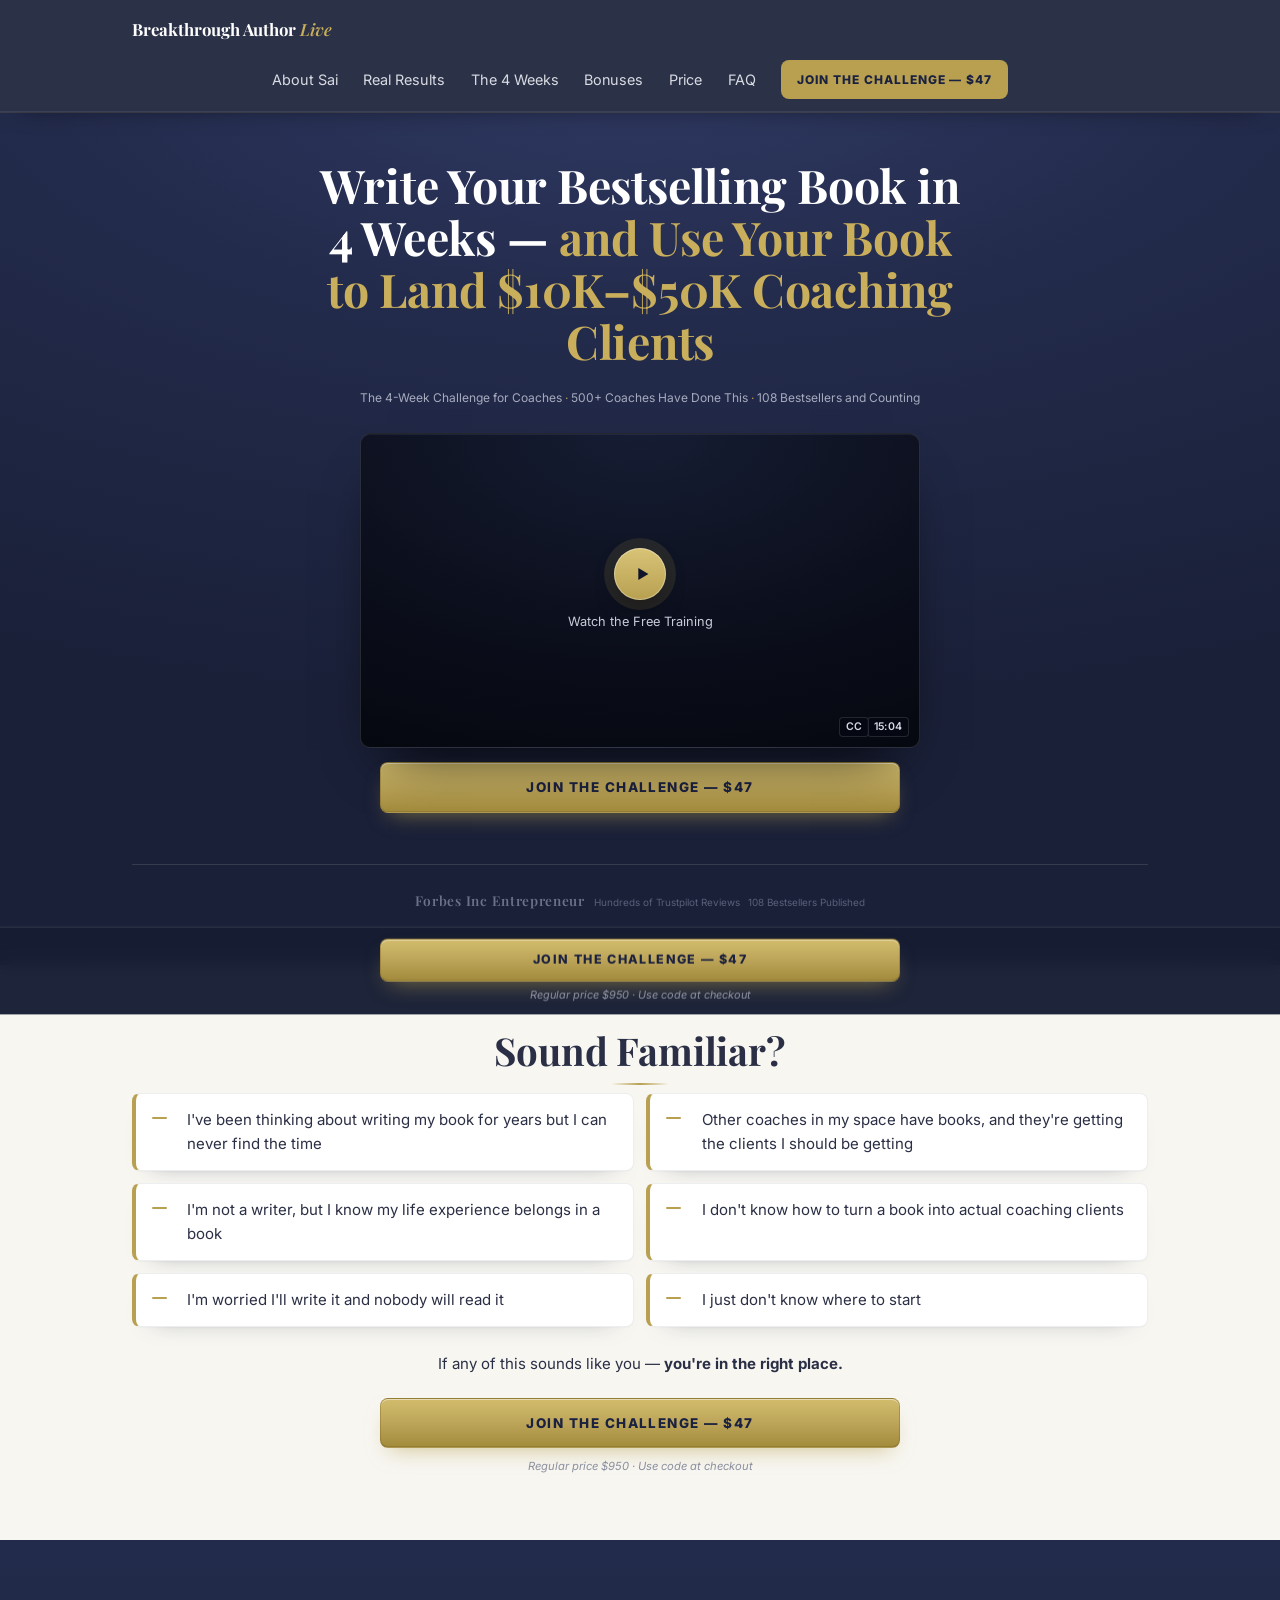
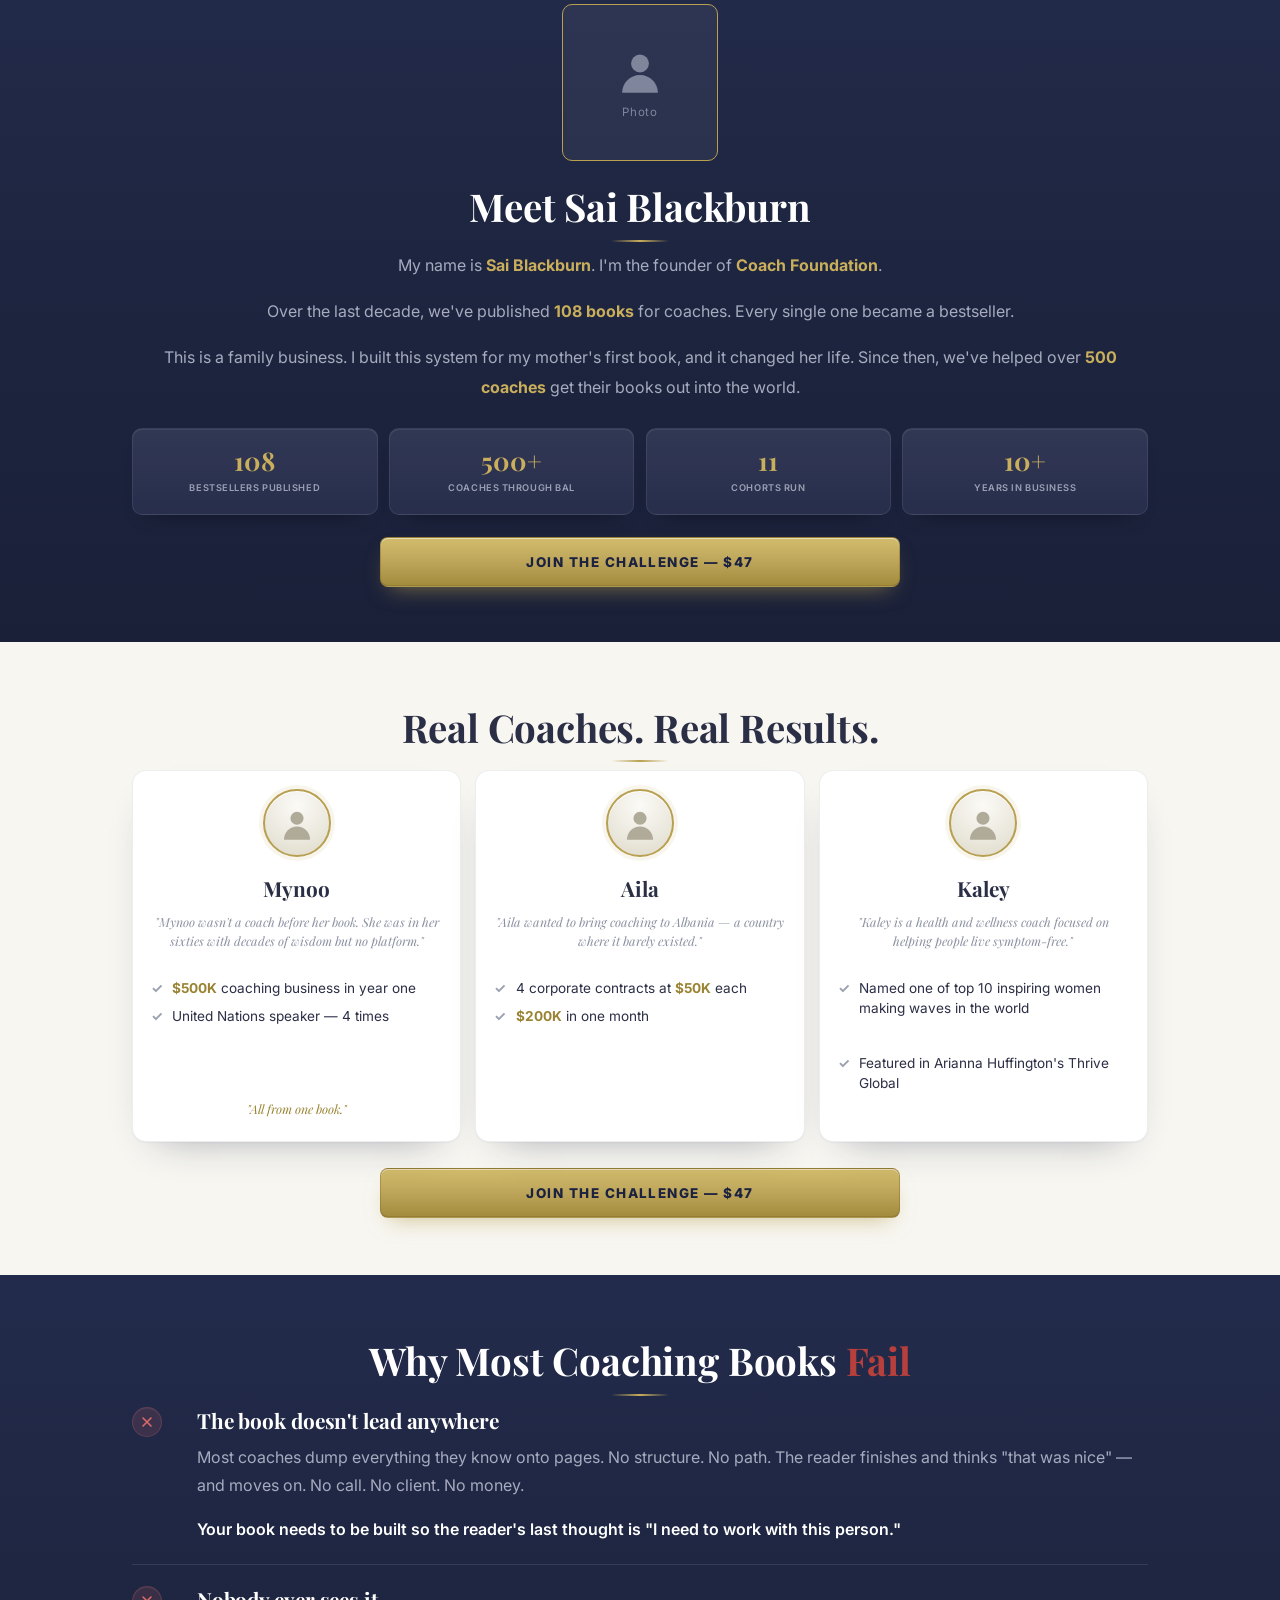
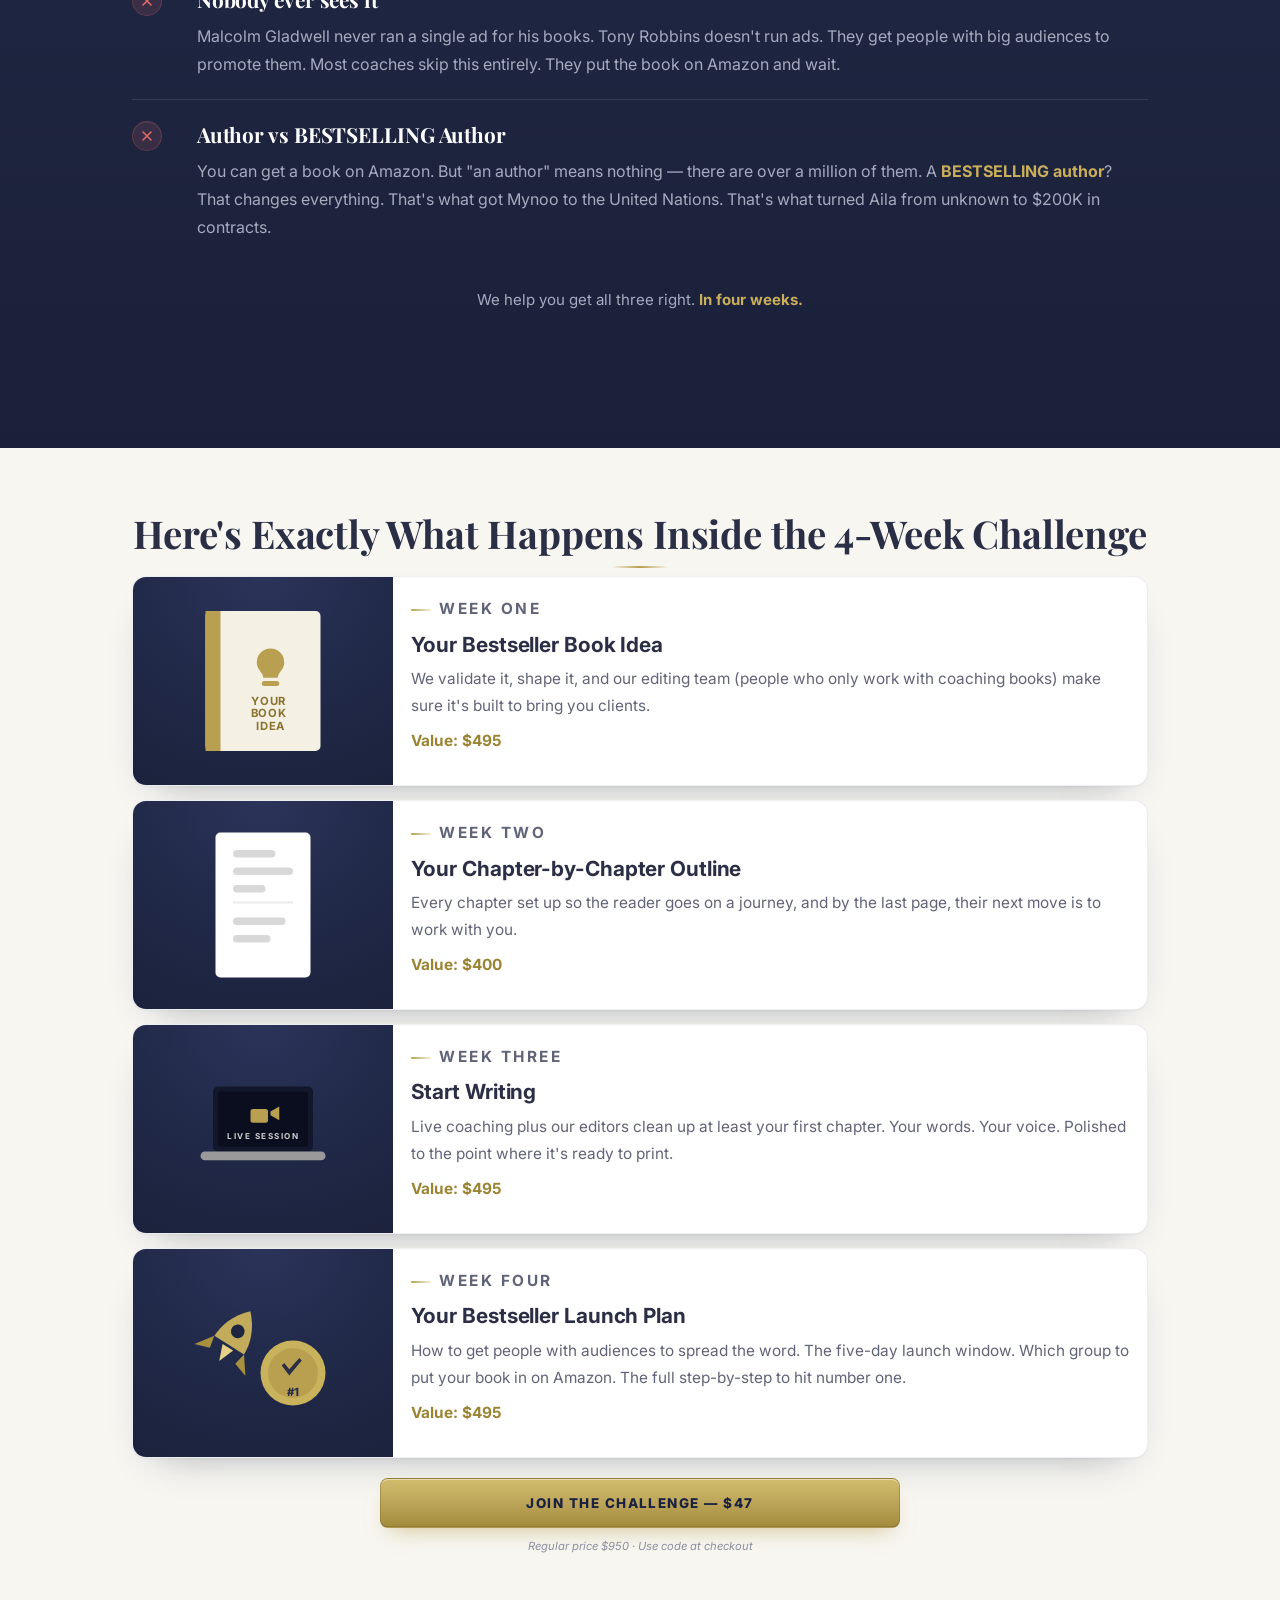
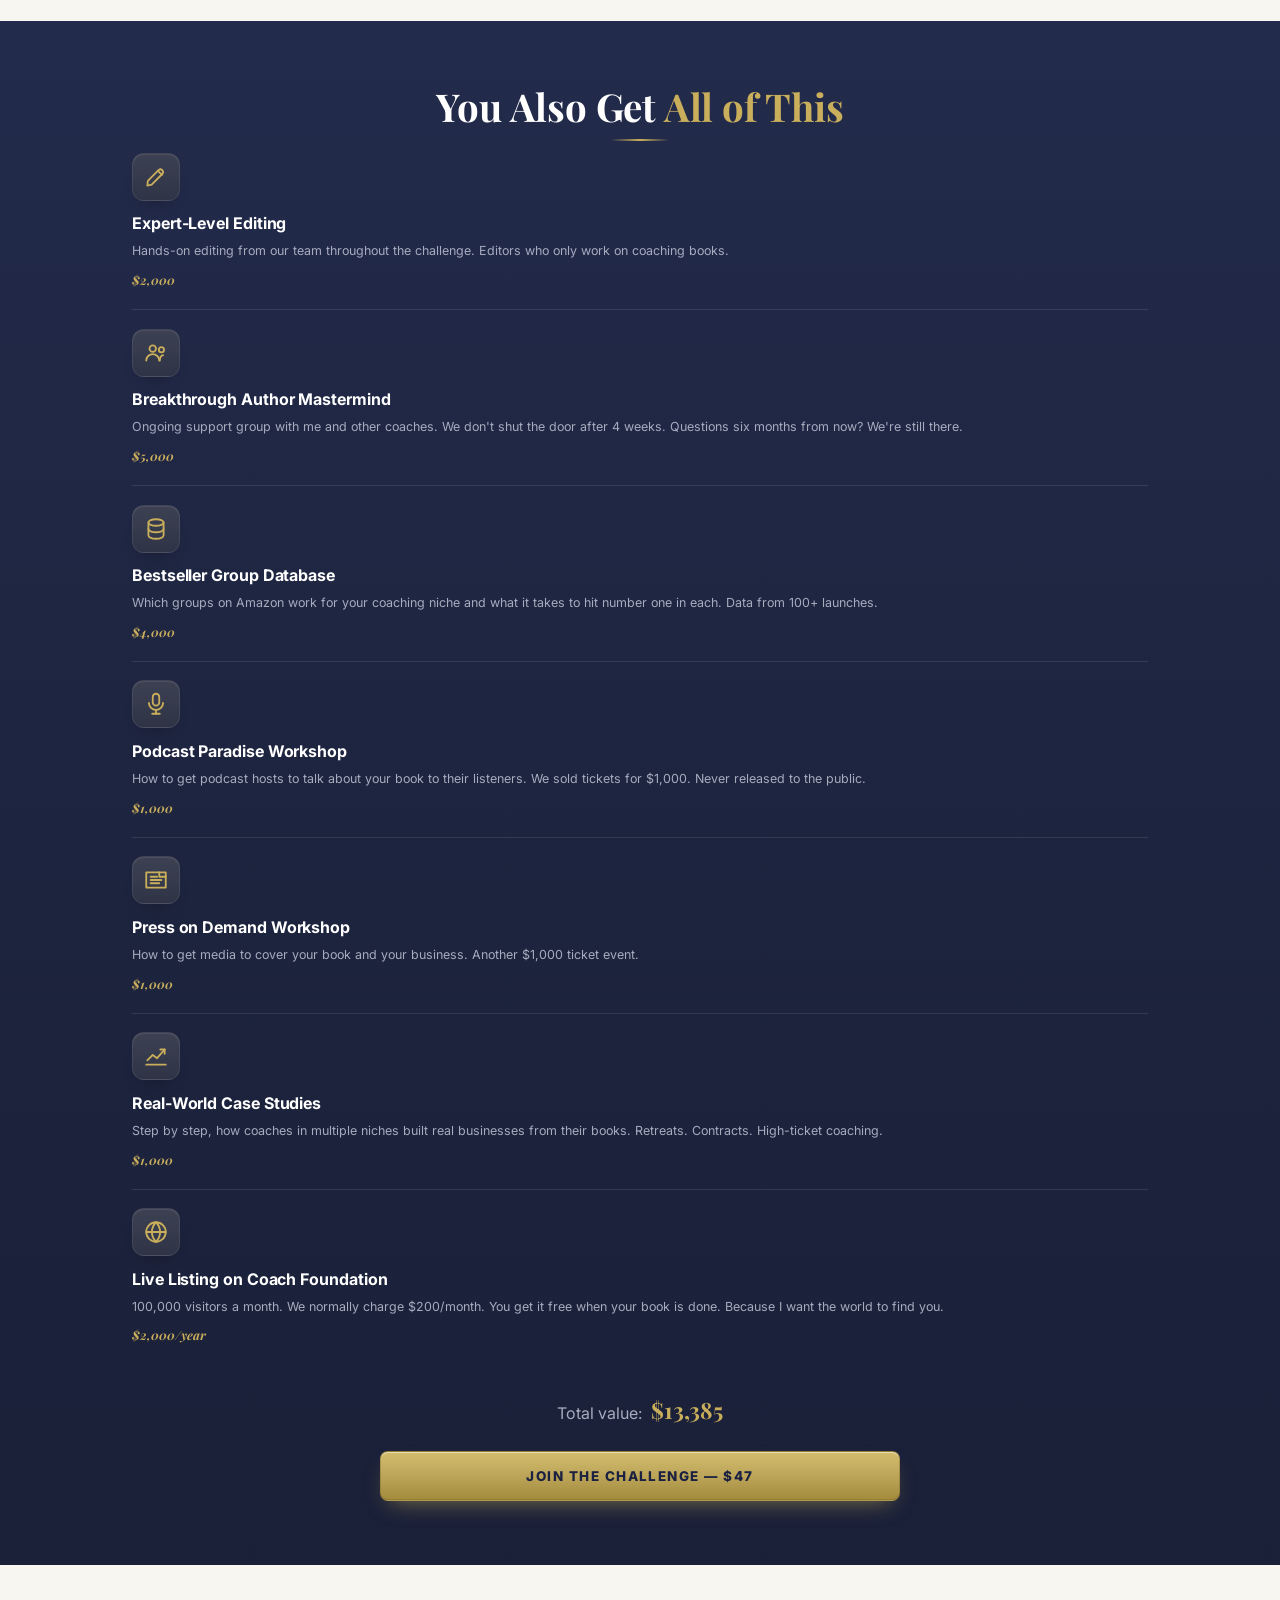
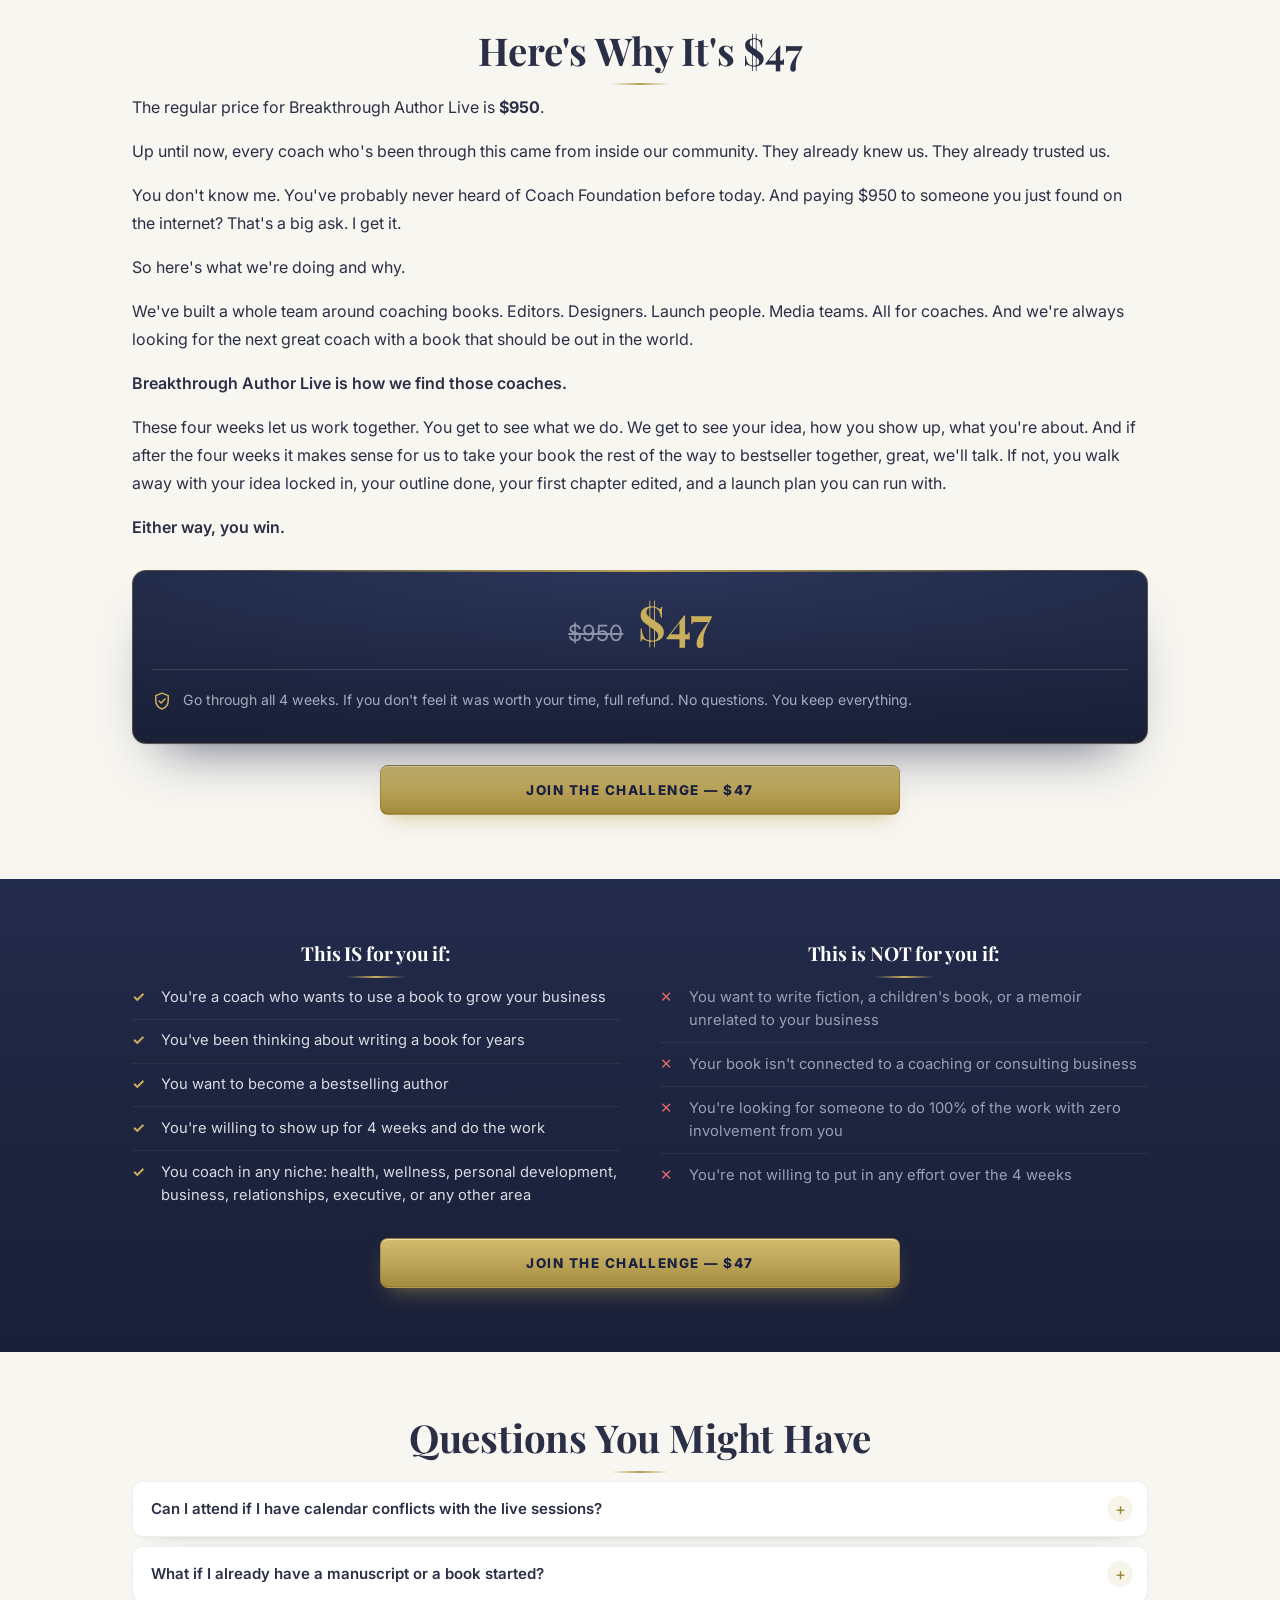
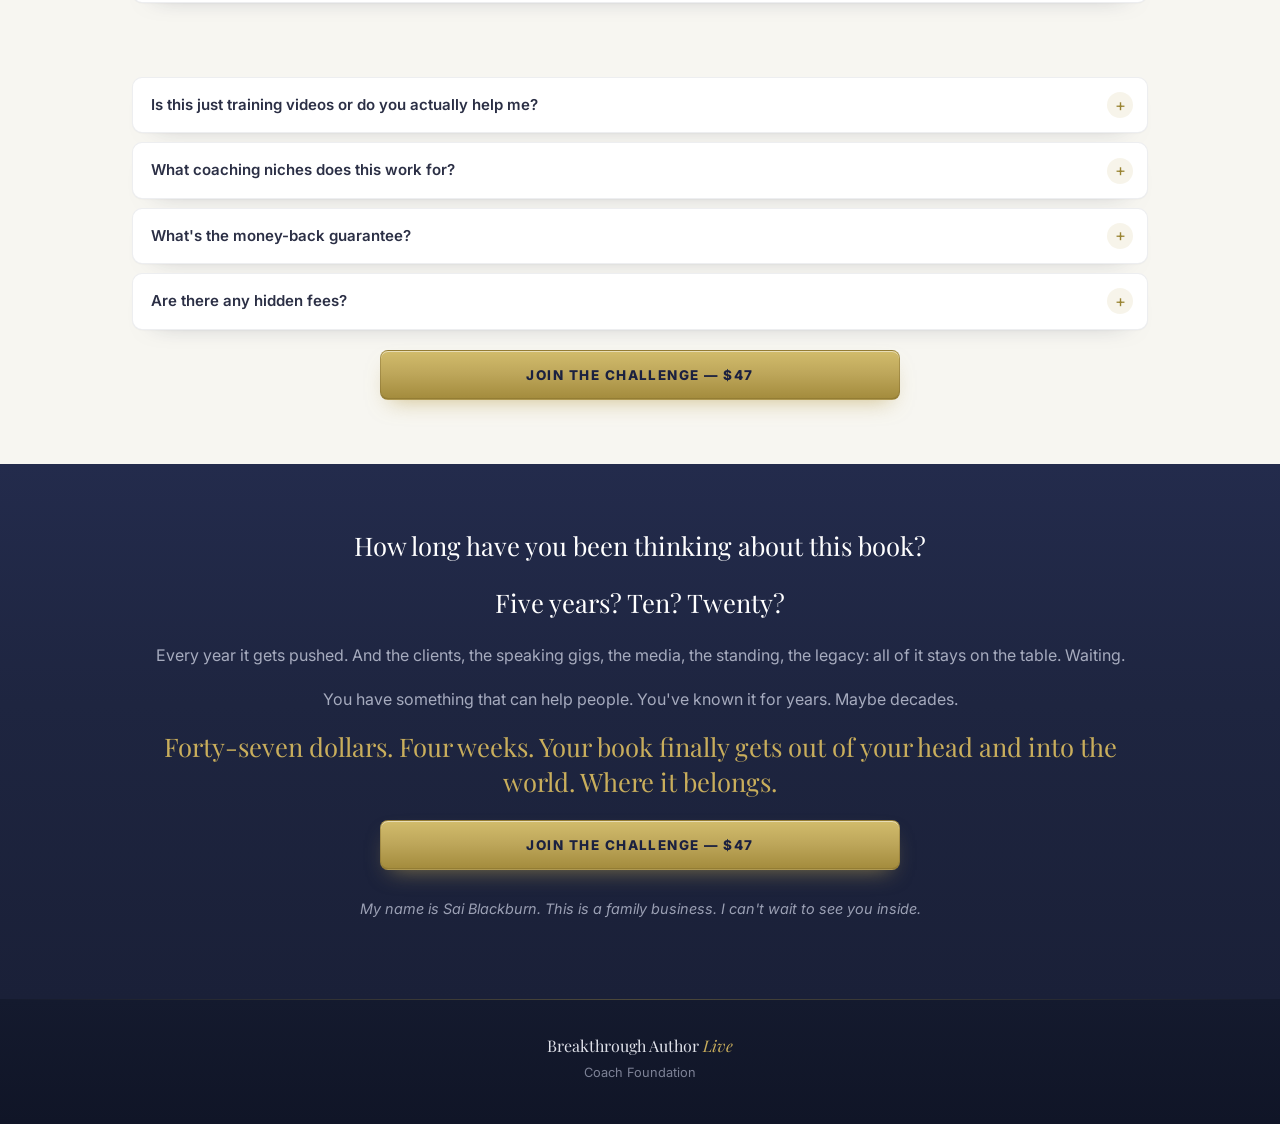
==== index.html @ fda5c55a "style: make the hero video box look like a real player Co-Authored-By: Claude Code <noreply@anthropi" ====
<!DOCTYPE html>
<html lang="en">
<head>
<meta charset="utf-8">
<meta name="viewport" content="width=device-width, initial-scale=1">
<title>Breakthrough Author Live — Write Your Bestselling Book in 4 Weeks</title>
<meta name="description" content="The 4-Week Challenge for Coaches. 500+ coaches have done this. 108 bestsellers and counting. Join the challenge for $47.">
<link rel="preconnect" href="https://fonts.googleapis.com">
<link rel="preconnect" href="https://fonts.gstatic.com" crossorigin>
<link href="https://fonts.googleapis.com/css2?family=Playfair+Display:ital,wght@0,600;0,700;0,800;1,500;1,600&family=Inter:wght@400;500;600;700;800&display=swap" rel="stylesheet">
<link rel="stylesheet" href="styles.css">
</head>
<body>

<!-- ============ HEADER ============ -->
<header class="site-header">
  <div class="wrap header-inner">
    <a class="brand" href="#top">Breakthrough Author <em>Live</em></a>
    <button class="burger" id="burger" aria-label="Open menu" aria-expanded="false" aria-controls="menu">
      <span></span><span></span><span></span>
    </button>
  </div>
  <nav class="menu" id="menu" hidden>
    <a href="#about">About Sai</a>
    <a href="#results">Real Results</a>
    <a href="#weeks">The 4 Weeks</a>
    <a href="#bonuses">Bonuses</a>
    <a href="#join">Price</a>
    <a href="#faq">FAQ</a>
    <a class="menu-cta" href="#join">Join the Challenge — $47</a>
  </nav>
</header>

<main id="top">

<!-- ============ 1. HERO ============ -->
<section class="hero">
  <div class="wrap">
    <h1>Write Your Bestselling Book in 4 Weeks — <span class="gold">and Use Your Book to Land $10K–$50K Coaching Clients</span></h1>
    <p class="sub">The 4-Week Challenge for Coaches <span class="dot">·</span> 500+ Coaches Have Done This <span class="dot">·</span> 108 Bestsellers and Counting</p>

    <!-- Video box. It is a placeholder picture for now.
         To use a real video, ask Claude to put your YouTube or Vimeo link here. -->
    <div class="video" role="img" aria-label="Video: watch the free training, about 15 minutes, plays muted with captions">
      <span class="video-play" aria-hidden="true">
        <svg viewBox="0 0 24 24" width="30" height="30"><path d="M8 5.5v13l11-6.5z" fill="currentColor"/></svg>
      </span>
      <span class="video-label">Watch the Free Training</span>
      <span class="video-badge" aria-hidden="true">15:04</span>
      <span class="video-cc" aria-hidden="true">CC</span>
    </div>

    <a class="btn" href="#join">Join the Challenge — $47</a>

    <div class="trustbar">
      <span class="logos">
        <span class="logo-serif">Forbes</span>
        <span class="logo-serif">Inc</span>
        <span class="logo-serif">Entrepreneur</span>
      </span>
      <span class="trust-note">Hundreds of Trustpilot Reviews</span>
      <span class="trust-note">108 Bestsellers Published</span>
    </div>
  </div>
</section>

<!-- ============ 2. SOUND FAMILIAR ============ -->
<section class="sec light" id="familiar">
  <div class="wrap">
    <h2>Sound Familiar?</h2>
    <ul class="checklist">
      <li>I've been thinking about writing my book for years but I can never find the time</li>
      <li>Other coaches in my space have books, and they're getting the clients I should be getting</li>
      <li>I'm not a writer, but I know my life experience belongs in a book</li>
      <li>I don't know how to turn a book into actual coaching clients</li>
      <li>I'm worried I'll write it and nobody will read it</li>
      <li>I just don't know where to start</li>
    </ul>
    <p class="closing">If any of this sounds like you — <strong>you're in the right place.</strong></p>
    <a class="btn" href="#join">Join the Challenge — $47</a>
    <p class="note">Regular price $950 · Use code at checkout</p>
  </div>
</section>

<!-- ============ 3. ABOUT ============ -->
<section class="sec dark" id="about">
  <div class="wrap">
    <div class="photo-frame" role="img" aria-label="Photo of Sai Blackburn">
      <svg viewBox="0 0 64 64" width="64" height="64" aria-hidden="true">
        <circle cx="32" cy="24" r="11" fill="currentColor"/>
        <path d="M10 60c0-12.2 9.8-22 22-22s22 9.8 22 22z" fill="currentColor"/>
      </svg>
      <span>Photo</span>
    </div>

    <h2>Meet Sai Blackburn</h2>
    <p>My name is <strong class="gold">Sai Blackburn</strong>. I'm the founder of <strong class="gold">Coach Foundation</strong>.</p>
    <p>Over the last decade, we've published <strong class="gold">108 books</strong> for coaches. Every single one became a bestseller.</p>
    <p>This is a family business. I built this system for my mother's first book, and it changed her life. Since then, we've helped over <strong class="gold">500 coaches</strong> get their books out into the world.</p>

    <ul class="stats">
      <li><span class="stat-num">108</span><span class="stat-label">Bestsellers Published</span></li>
      <li><span class="stat-num">500+</span><span class="stat-label">Coaches Through BAL</span></li>
      <li><span class="stat-num">11</span><span class="stat-label">Cohorts Run</span></li>
      <li><span class="stat-num">10+</span><span class="stat-label">Years in Business</span></li>
    </ul>

    <a class="btn" href="#join">Join the Challenge — $47</a>
  </div>
</section>

<!-- ============ 4. CASE STUDIES ============ -->
<section class="sec light" id="results">
  <div class="wrap">
    <h2>Real Coaches. Real Results.</h2>

    <div class="cards">
      <article class="card">
        <div class="avatar" role="img" aria-label="Photo of Mynoo">
          <svg viewBox="0 0 64 64" width="52" height="52" aria-hidden="true">
            <circle cx="32" cy="24" r="11" fill="currentColor"/>
            <path d="M10 60c0-12.2 9.8-22 22-22s22 9.8 22 22z" fill="currentColor"/>
          </svg>
        </div>
        <h3>Mynoo</h3>
        <p class="quote">"Mynoo wasn't a coach before her book. She was in her sixties with decades of wisdom but no platform."</p>
        <ul class="results">
          <li><strong class="gold">$500K</strong> coaching business in year one</li>
          <li>United Nations speaker — 4 times</li>
          <li>Retreat prices: <strong class="gold">$5K to $25K</strong></li>
          <li>3 invitations to Davos this year</li>
        </ul>
        <p class="quote gold-quote">"All from one book."</p>
      </article>

      <article class="card">
        <div class="avatar" role="img" aria-label="Photo of Aila">
          <svg viewBox="0 0 64 64" width="52" height="52" aria-hidden="true">
            <circle cx="32" cy="24" r="11" fill="currentColor"/>
            <path d="M10 60c0-12.2 9.8-22 22-22s22 9.8 22 22z" fill="currentColor"/>
          </svg>
        </div>
        <h3>Aila</h3>
        <p class="quote">"Aila wanted to bring coaching to Albania — a country where it barely existed."</p>
        <ul class="results">
          <li>4 corporate contracts at <strong class="gold">$50K</strong> each</li>
          <li><strong class="gold">$200K</strong> in one month</li>
          <li>Voted second highest rated executive coach in Eastern Europe</li>
        </ul>
      </article>

      <article class="card">
        <div class="avatar" role="img" aria-label="Photo of Kaley">
          <svg viewBox="0 0 64 64" width="52" height="52" aria-hidden="true">
            <circle cx="32" cy="24" r="11" fill="currentColor"/>
            <path d="M10 60c0-12.2 9.8-22 22-22s22 9.8 22 22z" fill="currentColor"/>
          </svg>
        </div>
        <h3>Kaley</h3>
        <p class="quote">"Kaley is a health and wellness coach focused on helping people live symptom-free."</p>
        <ul class="results">
          <li>Named one of top 10 inspiring women making waves in the world</li>
          <li>Alongside Michelle Obama</li>
          <li>Featured in Arianna Huffington's Thrive Global</li>
        </ul>
      </article>
    </div>

    <a class="btn" href="#join">Join the Challenge — $47</a>
  </div>
</section>

<!-- ============ 5. WHY MOST BOOKS FAIL ============ -->
<section class="sec dark" id="why">
  <div class="wrap">
    <h2>Why Most Coaching Books <span class="red">Fail</span></h2>

    <div class="fail-block">
      <span class="x-icon" aria-hidden="true">
        <svg viewBox="0 0 24 24" width="16" height="16"><path d="M6 6l12 12M18 6L6 18" stroke="currentColor" stroke-width="2.4" stroke-linecap="round" fill="none"/></svg>
      </span>
      <div>
        <h3>The book doesn't lead anywhere</h3>
        <p>Most coaches dump everything they know onto pages. No structure. No path. The reader finishes and thinks "that was nice" — and moves on. No call. No client. No money.</p>
        <p class="lead">Your book needs to be built so the reader's last thought is "I need to work with this person."</p>
      </div>
    </div>

    <div class="fail-block">
      <span class="x-icon" aria-hidden="true">
        <svg viewBox="0 0 24 24" width="16" height="16"><path d="M6 6l12 12M18 6L6 18" stroke="currentColor" stroke-width="2.4" stroke-linecap="round" fill="none"/></svg>
      </span>
      <div>
        <h3>Nobody ever sees it</h3>
        <p>Malcolm Gladwell never ran a single ad for his books. Tony Robbins doesn't run ads. They get people with big audiences to promote them. Most coaches skip this entirely. They put the book on Amazon and wait.</p>
      </div>
    </div>

    <div class="fail-block">
      <span class="x-icon" aria-hidden="true">
        <svg viewBox="0 0 24 24" width="16" height="16"><path d="M6 6l12 12M18 6L6 18" stroke="currentColor" stroke-width="2.4" stroke-linecap="round" fill="none"/></svg>
      </span>
      <div>
        <h3>Author vs BESTSELLING Author</h3>
        <p>You can get a book on Amazon. But "an author" means nothing — there are over a million of them. A <strong class="gold">BESTSELLING author</strong>? That changes everything. That's what got Mynoo to the United Nations. That's what turned Aila from unknown to $200K in contracts.</p>
      </div>
    </div>

    <p class="closing">We help you get all three right. <strong class="gold">In four weeks.</strong></p>
    <a class="btn" href="#join">Join the Challenge — $47</a>
  </div>
</section>

<!-- ============ 6. WEEK BY WEEK ============ -->
<section class="sec light" id="weeks">
  <div class="wrap">
    <h2>Here's Exactly What Happens Inside the 4-Week Challenge</h2>

    <div class="week">
      <div class="week-art">
        <svg viewBox="0 0 160 120" width="170" height="128" aria-hidden="true">
          <rect x="34" y="4" width="92" height="112" rx="4" fill="#f4f1e4"/>
          <rect x="34" y="4" width="12" height="112" fill="#b8a050"/>
          <g transform="translate(6 0)">
            <path d="M80 34a11 11 0 0 1 11 11c0 4.6-2.8 6.9-4.2 9.2-.7 1.1-.9 2-.9 3.1h-11.8c0-1.1-.2-2-.9-3.1-1.4-2.3-4.2-4.6-4.2-9.2a11 11 0 0 1 11-11z" fill="#b8a050"/>
            <rect x="73" y="60" width="14" height="4" rx="2" fill="#b8a050"/>
          </g>
          <text x="86" y="79" text-anchor="middle" font-family="Inter, sans-serif" font-size="9" font-weight="700" fill="#8a7431" letter-spacing="0.6">
            <tspan x="86" dy="0">YOUR</tspan>
            <tspan x="86" dy="10">BOOK</tspan>
            <tspan x="86" dy="10">IDEA</tspan>
          </text>
        </svg>
      </div>
      <div class="week-body">
        <p class="week-label">Week One</p>
        <h3>Your Bestseller Book Idea</h3>
        <p>We validate it, shape it, and our editing team (people who only work with coaching books) make sure it's built to bring you clients.</p>
        <p class="value">Value: $495</p>
      </div>
    </div>

    <div class="week">
      <div class="week-art">
        <svg viewBox="0 0 160 120" width="170" height="128" aria-hidden="true">
          <rect x="42" y="2" width="76" height="116" rx="4" fill="#ffffff"/>
          <g fill="#d8d8d8">
            <rect x="56" y="16" width="34" height="6" rx="3"/>
            <rect x="56" y="30" width="48" height="6" rx="3"/>
            <rect x="56" y="44" width="26" height="6" rx="3"/>
            <rect x="56" y="70" width="42" height="6" rx="3"/>
            <rect x="56" y="84" width="30" height="6" rx="3"/>
          </g>
          <path d="M56 58h48" stroke="#ececec" stroke-width="1.5"/>
        </svg>
      </div>
      <div class="week-body">
        <p class="week-label">Week Two</p>
        <h3>Your Chapter-by-Chapter Outline</h3>
        <p>Every chapter set up so the reader goes on a journey, and by the last page, their next move is to work with you.</p>
        <p class="value">Value: $400</p>
      </div>
    </div>

    <div class="week">
      <div class="week-art">
        <svg viewBox="0 0 160 120" width="170" height="128" aria-hidden="true">
          <rect x="40" y="26" width="80" height="52" rx="4" fill="#12172c"/>
          <rect x="44" y="30" width="72" height="44" rx="2" fill="#0a0e1e"/>
          <rect x="70" y="44" width="14" height="11" rx="2" fill="#b8a050"/>
          <path d="M86 46l7-4v11l-7-4z" fill="#b8a050"/>
          <text x="80" y="68" text-anchor="middle" font-family="Inter, sans-serif" font-size="6.5" font-weight="700" fill="#cfcfcf" letter-spacing="1.2">LIVE SESSION</text>
          <rect x="30" y="78" width="100" height="7" rx="3.5" fill="#9a9a9a"/>
        </svg>
      </div>
      <div class="week-body">
        <p class="week-label">Week Three</p>
        <h3>Start Writing</h3>
        <p>Live coaching plus our editors clean up at least your first chapter. Your words. Your voice. Polished to the point where it's ready to print.</p>
        <p class="value">Value: $495</p>
      </div>
    </div>

    <div class="week">
      <div class="week-art">
        <svg viewBox="0 0 160 120" width="170" height="128" aria-hidden="true">
          <g transform="translate(54 52) rotate(32)">
            <path d="M0 -30c10 10 14 22 14 32H-14c0-10 4-22 14-32z" fill="#c2ab5a"/>
            <path d="M-14 2l-10 14 12-4z" fill="#a9903f"/>
            <path d="M14 2l10 14-12-4z" fill="#a9903f"/>
            <circle cx="0" cy="-11" r="5.5" fill="#1e2540"/>
            <path d="M-5 4h10l-5 13z" fill="#e6d18a"/>
          </g>
          <circle cx="104" cy="76" r="26" fill="#c9b25c"/>
          <circle cx="104" cy="76" r="20" fill="#b8a050"/>
          <path d="M97 68l4 5 8-9 2 2-10 12-6-8z" fill="#2b2f45"/>
          <text x="104" y="94" text-anchor="middle" font-family="Inter, sans-serif" font-size="9" font-weight="800" fill="#2b2f45">#1</text>
        </svg>
      </div>
      <div class="week-body">
        <p class="week-label">Week Four</p>
        <h3>Your Bestseller Launch Plan</h3>
        <p>How to get people with audiences to spread the word. The five-day launch window. Which group to put your book in on Amazon. The full step-by-step to hit number one.</p>
        <p class="value">Value: $495</p>
      </div>
    </div>

    <a class="btn" href="#join">Join the Challenge — $47</a>
    <p class="note">Regular price $950 · Use code at checkout</p>
  </div>
</section>

<!-- ============ 7. BONUSES ============ -->
<section class="sec dark" id="bonuses">
  <div class="wrap">
    <h2>You Also Get <span class="gold">All of This</span></h2>

    <ul class="bonuses">
      <li>
        <span class="b-icon" aria-hidden="true">
          <svg viewBox="0 0 24 24" width="22" height="22" fill="none" stroke="currentColor" stroke-width="1.7" stroke-linecap="round" stroke-linejoin="round"><path d="M4 20l4-1 10-10a2.5 2.5 0 0 0-3.5-3.5L4.5 15.5 4 20z"/><path d="M14 6.5l3.5 3.5"/></svg>
        </span>
        <h3>Expert-Level Editing</h3>
        <p>Hands-on editing from our team throughout the challenge. Editors who only work on coaching books.</p>
        <p class="value">$2,000</p>
      </li>
      <li>
        <span class="b-icon" aria-hidden="true">
          <svg viewBox="0 0 24 24" width="22" height="22" fill="none" stroke="currentColor" stroke-width="1.7" stroke-linecap="round" stroke-linejoin="round"><circle cx="9" cy="8" r="3"/><path d="M3 19c0-3.3 2.7-6 6-6s6 2.7 6 6"/><circle cx="17" cy="9" r="2.4"/><path d="M15.5 19c0-2.6 1-4.4 3-5"/></svg>
        </span>
        <h3>Breakthrough Author Mastermind</h3>
        <p>Ongoing support group with me and other coaches. We don't shut the door after 4 weeks. Questions six months from now? We're still there.</p>
        <p class="value">$5,000</p>
      </li>
      <li>
        <span class="b-icon" aria-hidden="true">
          <svg viewBox="0 0 24 24" width="22" height="22" fill="none" stroke="currentColor" stroke-width="1.7" stroke-linecap="round" stroke-linejoin="round"><ellipse cx="12" cy="6" rx="7" ry="3"/><path d="M5 6v6c0 1.7 3.1 3 7 3s7-1.3 7-3V6"/><path d="M5 12v6c0 1.7 3.1 3 7 3s7-1.3 7-3v-6"/></svg>
        </span>
        <h3>Bestseller Group Database</h3>
        <p>Which groups on Amazon work for your coaching niche and what it takes to hit number one in each. Data from 100+ launches.</p>
        <p class="value">$4,000</p>
      </li>
      <li>
        <span class="b-icon" aria-hidden="true">
          <svg viewBox="0 0 24 24" width="22" height="22" fill="none" stroke="currentColor" stroke-width="1.7" stroke-linecap="round" stroke-linejoin="round"><rect x="9" y="2.5" width="6" height="11" rx="3"/><path d="M5.5 11a6.5 6.5 0 0 0 13 0"/><path d="M12 17.5V21"/><path d="M8.5 21h7"/></svg>
        </span>
        <h3>Podcast Paradise Workshop</h3>
        <p>How to get podcast hosts to talk about your book to their listeners. We sold tickets for $1,000. Never released to the public.</p>
        <p class="value">$1,000</p>
      </li>
      <li>
        <span class="b-icon" aria-hidden="true">
          <svg viewBox="0 0 24 24" width="22" height="22" fill="none" stroke="currentColor" stroke-width="1.7" stroke-linecap="round" stroke-linejoin="round"><path d="M3 5h18v14H3z"/><path d="M7 9h6M7 12h10M7 15h8"/><path d="M15 5v4h6"/></svg>
        </span>
        <h3>Press on Demand Workshop</h3>
        <p>How to get media to cover your book and your business. Another $1,000 ticket event.</p>
        <p class="value">$1,000</p>
      </li>
      <li>
        <span class="b-icon" aria-hidden="true">
          <svg viewBox="0 0 24 24" width="22" height="22" fill="none" stroke="currentColor" stroke-width="1.7" stroke-linecap="round" stroke-linejoin="round"><path d="M3 20h18"/><path d="M4 16l5-5 4 3 7-8"/><path d="M20 6h-4M20 6v4"/></svg>
        </span>
        <h3>Real-World Case Studies</h3>
        <p>Step by step, how coaches in multiple niches built real businesses from their books. Retreats. Contracts. High-ticket coaching.</p>
        <p class="value">$1,000</p>
      </li>
      <li>
        <span class="b-icon" aria-hidden="true">
          <svg viewBox="0 0 24 24" width="22" height="22" fill="none" stroke="currentColor" stroke-width="1.7" stroke-linecap="round" stroke-linejoin="round"><circle cx="12" cy="12" r="9"/><path d="M3 12h18"/><path d="M12 3c2.5 2.6 3.8 5.6 3.8 9S14.5 18.4 12 21c-2.5-2.6-3.8-5.6-3.8-9S9.5 5.6 12 3z"/></svg>
        </span>
        <h3>Live Listing on Coach Foundation</h3>
        <p>100,000 visitors a month. We normally charge $200/month. You get it free when your book is done. Because I want the world to find you.</p>
        <p class="value">$2,000/year</p>
      </li>
    </ul>

    <p class="total">Total value: <strong>$13,385</strong></p>
    <a class="btn" href="#join">Join the Challenge — $47</a>
  </div>
</section>

<!-- ============ 8. THE PRICE ============ -->
<section class="sec light" id="join">
  <div class="wrap">
    <h2>Here's Why It's $47</h2>
    <p>The regular price for Breakthrough Author Live is <strong>$950</strong>.</p>
    <p>Up until now, every coach who's been through this came from inside our community. They already knew us. They already trusted us.</p>
    <p>You don't know me. You've probably never heard of Coach Foundation before today. And paying $950 to someone you just found on the internet? That's a big ask. I get it.</p>
    <p>So here's what we're doing and why.</p>
    <p>We've built a whole team around coaching books. Editors. Designers. Launch people. Media teams. All for coaches. And we're always looking for the next great coach with a book that should be out in the world.</p>
    <p class="lead-light">Breakthrough Author Live is how we find those coaches.</p>
    <p>These four weeks let us work together. You get to see what we do. We get to see your idea, how you show up, what you're about. And if after the four weeks it makes sense for us to take your book the rest of the way to bestseller together, great, we'll talk. If not, you walk away with your idea locked in, your outline done, your first chapter edited, and a launch plan you can run with.</p>
    <p class="lead-light">Either way, you win.</p>

    <div class="price-card">
      <p class="price">
        <span class="price-old">$950</span>
        <span class="price-new">$47</span>
      </p>
      <p class="guarantee">
        <span class="g-icon" aria-hidden="true">
          <svg viewBox="0 0 24 24" width="20" height="20" fill="none" stroke="currentColor" stroke-width="1.8" stroke-linecap="round" stroke-linejoin="round"><path d="M12 2.5l7.5 3v6c0 5-3.2 8.6-7.5 10-4.3-1.4-7.5-5-7.5-10v-6z"/><path d="M8.5 12l2.5 2.5 4.5-5"/></svg>
        </span>
        Go through all 4 weeks. If you don't feel it was worth your time, full refund. No questions. You keep everything.
      </p>
    </div>

    <a class="btn" href="#join">Join the Challenge — $47</a>
  </div>
</section>

<!-- ============ 9. FOR YOU / NOT FOR YOU ============ -->
<section class="sec dark" id="fit">
  <div class="wrap">
    <div class="fit-grid">
      <div class="fit-col">
        <h2 class="fit-title">This IS for you if:</h2>
        <ul class="fit-list yes">
          <li>You're a coach who wants to use a book to grow your business</li>
          <li>You've been thinking about writing a book for years</li>
          <li>You want to become a bestselling author</li>
          <li>You're willing to show up for 4 weeks and do the work</li>
          <li>You coach in any niche: health, wellness, personal development, business, relationships, executive, or any other area</li>
        </ul>
      </div>
      <div class="fit-col">
        <h2 class="fit-title">This is NOT for you if:</h2>
        <ul class="fit-list no">
          <li>You want to write fiction, a children's book, or a memoir unrelated to your business</li>
          <li>Your book isn't connected to a coaching or consulting business</li>
          <li>You're looking for someone to do 100% of the work with zero involvement from you</li>
          <li>You're not willing to put in any effort over the 4 weeks</li>
        </ul>
      </div>
    </div>
    <a class="btn" href="#join">Join the Challenge — $47</a>
  </div>
</section>

<!-- ============ 10. FAQ ============ -->
<section class="sec light" id="faq">
  <div class="wrap">
    <h2>Questions You Might Have</h2>

    <details class="faq">
      <summary>Can I attend if I have calendar conflicts with the live sessions?</summary>
      <p>Yes. We record every session and we support you outside of the live calls too. We have this very often: many coaches go through the replays and still get everything done.</p>
    </details>
    <details class="faq">
      <summary>What if I already have a manuscript or a book started?</summary>
      <p>Great. We'll refine what you have, structure it properly, and build your launch strategy. You're ahead of the game.</p>
    </details>
    <details class="faq">
      <summary>What if it takes me longer than 4 weeks?</summary>
      <p>That's why the Mastermind stays open. Our focus in Breakthrough Author Live is to get the train moving. Many coaches complete their entire book within 6 months. Some finish during the 4 weeks. Either way, we're there for you after.</p>
    </details>
    <details class="faq">
      <summary>Is this just training videos or do you actually help me?</summary>
      <p>Our editing team actively works on your material. They review your book idea, your outline, and edit your first chapter. This is hands-on, not just information.</p>
    </details>
    <details class="faq">
      <summary>What coaching niches does this work for?</summary>
      <p>All of them. We've published bestsellers across health, wellness, personal development, business, finance, relationships, executive coaching, and many others. The system works regardless of niche.</p>
    </details>
    <details class="faq">
      <summary>What's the money-back guarantee?</summary>
      <p>Go through all 4 weeks. If you don't feel it was worth your time, we'll refund every penny. No questions asked. And you keep everything we've done for you.</p>
    </details>
    <details class="faq">
      <summary>Are there any hidden fees?</summary>
      <p>None. $47 is the total investment for the challenge.</p>
    </details>

    <a class="btn" href="#join">Join the Challenge — $47</a>
  </div>
</section>

<!-- ============ 11. CLOSING ============ -->
<section class="sec dark closing-sec" id="closing">
  <div class="wrap">
    <p class="big-line">How long have you been thinking about this book?</p>
    <p class="big-line">Five years? Ten? Twenty?</p>
    <p>Every year it gets pushed. And the clients, the speaking gigs, the media, the standing, the legacy: all of it stays on the table. Waiting.</p>
    <p>You have something that can help people. You've known it for years. Maybe decades.</p>
    <p class="big-line gold">Forty-seven dollars. Four weeks. Your book finally gets out of your head and into the world. Where it belongs.</p>
    <a class="btn" href="#join">Join the Challenge — $47</a>
    <p class="signature">My name is Sai Blackburn. This is a family business. I can't wait to see you inside.</p>
  </div>
</section>

</main>

<footer class="site-footer">
  <div class="wrap">
    <p class="brand-footer">Breakthrough Author <em>Live</em></p>
    <p>Coach Foundation</p>
  </div>
</footer>

<!-- Sticky button at the bottom of the screen -->
<div class="sticky-cta" id="stickyCta" hidden>
  <a class="btn" href="#join">Join the Challenge — $47</a>
  <p class="note">Regular price $950 · Use code at checkout</p>
</div>

<script src="script.js"></script>
</body>
</html>
---- styles.css ----
/* =========================================================
   Breakthrough Author Live — landing page styles
   Colours, sizes and spacing come from brief/landing-page-sample.jpg
   ========================================================= */

:root {
  --navy: #1e2540;
  --navy-deep: #171d33;
  --navy-card: #252c4a;
  --navy-icon: #2c3144;
  --cream: #f7f6f1;
  --white: #ffffff;

  --gold: #b8a050;
  --gold-bright: #c9ae5c;
  --gold-soft: #d9c583;
  --gold-ink: #9a8433;

  --ink: #2b2f45;
  --ink-soft: #5f6478;
  --muted: #8b8f9e;
  --dark-text: #d9dbe3;
  --dark-muted: #a6abbe;

  --red: #b8403c;

  --radius: 10px;
  --radius-lg: 14px;
  --shadow: 0 14px 34px -18px rgba(24, 32, 64, 0.45);
  --shadow-card: 0 1px 2px -1px rgba(24, 32, 64, 0.12), 0 18px 40px -26px rgba(24, 32, 64, 0.45);
  --hair-light: rgba(30, 37, 64, 0.08);
  --hair-dark: rgba(255, 255, 255, 0.09);
  --gold-line: linear-gradient(90deg, rgba(184, 160, 80, 0), #b8a050 50%, rgba(184, 160, 80, 0));
  --serif: "Playfair Display", Georgia, "Times New Roman", serif;
  --sans: "Inter", system-ui, -apple-system, "Segoe UI", Roboto, sans-serif;
}

* { box-sizing: border-box; }

html { scroll-behavior: smooth; -webkit-text-size-adjust: 100%; }

body {
  margin: 0;
  font-family: var(--sans);
  font-size: 0.94rem;
  line-height: 1.75;
  color: var(--ink);
  background: var(--cream);
  overflow-x: hidden;
  -webkit-font-smoothing: antialiased;
  -moz-osx-font-smoothing: grayscale;
}

section[id] { scroll-margin-top: 64px; }

img, svg { max-width: 100%; }

h1, h2, h3 {
  font-family: var(--serif);
  font-weight: 700;
  margin: 0 0 0.6em;
  letter-spacing: -0.005em;
}

h1 { font-size: clamp(1.3rem, 5.6vw, 2.9rem); line-height: 1.12; }
h2 { font-size: clamp(1.25rem, 5.35vw, 2.4rem); line-height: 1.12; }
h3 { font-size: clamp(1.05rem, 4.75vw, 1.3rem); line-height: 1.25; }

p { margin: 0 0 1em; }

a { color: inherit; }

.wrap {
  width: 100%;
  max-width: 1080px;
  margin: 0 auto;
  padding: 0 2rem;
}

.gold { color: var(--gold-bright); }
.light .gold, .sec.light .gold { color: var(--gold-ink); }
.red { color: var(--red); }

/* ---------- buttons ---------- */
.btn {
  display: block;
  width: 100%;
  max-width: 520px;
  margin: 1.3rem auto 0;
  padding: 1rem 1.1rem;
  text-align: center;
  text-decoration: none;
  font-family: var(--sans);
  font-size: 0.84rem;
  line-height: 1.2;
  font-weight: 800;
  letter-spacing: 0.11em;
  text-transform: uppercase;
  color: #1b2140;
  background: linear-gradient(180deg, #d2bc6c 0%, #bda65a 48%, #a38b3c 100%);
  border: 1px solid rgba(122, 101, 41, 0.4);
  border-radius: 8px;
  box-shadow: inset 0 1px 0 rgba(255, 255, 255, 0.5), inset 0 -1px 0 rgba(90, 72, 24, 0.22),
    0 10px 22px -10px rgba(184, 160, 80, 0.65);
  transition: transform 0.16s ease, box-shadow 0.16s ease, filter 0.16s ease;
}

.btn:hover {
  filter: brightness(1.04);
  box-shadow: inset 0 1px 0 rgba(255, 255, 255, 0.55), inset 0 -1px 0 rgba(90, 72, 24, 0.22),
    0 16px 30px -10px rgba(184, 160, 80, 0.85);
}
.btn:active { transform: translateY(1px); box-shadow: inset 0 2px 5px rgba(90, 72, 24, 0.3); }
.btn:focus-visible { outline: 3px solid var(--gold-soft); outline-offset: 3px; }

.note {
  margin: 0.55rem 0 0;
  text-align: center;
  font-size: 0.7rem;
  font-style: italic;
  color: var(--muted);
}

/* ---------- header ---------- */
.site-header {
  position: sticky;
  top: 0;
  z-index: 60;
  background: rgba(26, 32, 56, 0.92);
  backdrop-filter: blur(10px) saturate(140%);
  border-bottom: 1px solid rgba(255, 255, 255, 0.08);
  box-shadow: 0 1px 0 rgba(184, 160, 80, 0.16), 0 10px 30px -22px rgba(0, 0, 0, 0.9);
}

.header-inner {
  display: flex;
  align-items: center;
  justify-content: space-between;
  min-height: 52px;
}

.brand {
  font-family: var(--serif);
  font-size: 1.05rem;
  font-weight: 700;
  color: #fff;
  text-decoration: none;
}

.brand em { font-style: italic; color: var(--gold-bright); font-weight: 600; }

.burger {
  width: 38px;
  height: 38px;
  display: grid;
  place-content: center;
  gap: 5px;
  background: none;
  border: 0;
  cursor: pointer;
  padding: 0;
}

.burger span {
  display: block;
  width: 22px;
  height: 2px;
  border-radius: 2px;
  background: #e7e9f0;
  transition: transform 0.2s ease, opacity 0.2s ease;
}

.burger[aria-expanded="true"] span:nth-child(1) { transform: translateY(7px) rotate(45deg); }
.burger[aria-expanded="true"] span:nth-child(2) { opacity: 0; }
.burger[aria-expanded="true"] span:nth-child(3) { transform: translateY(-7px) rotate(-45deg); }

.menu {
  display: flex;
  flex-direction: column;
  padding: 0.4rem 2rem 1rem;
  background: var(--navy);
  border-bottom: 1px solid rgba(255, 255, 255, 0.08);
}

.menu[hidden] { display: none; }

.menu a {
  padding: 0.65rem 0;
  color: var(--dark-text);
  text-decoration: none;
  font-size: 0.9rem;
  border-bottom: 1px solid rgba(255, 255, 255, 0.06);
  transition: color 0.16s ease;
}

.menu a:hover { color: #fff; }

.menu .menu-cta {
  margin-top: 0.8rem;
  padding: 0.8rem 1rem;
  text-align: center;
  border: 0;
  border-radius: 8px;
  background: var(--gold);
  color: #1b2140;
  font-weight: 800;
  letter-spacing: 0.08em;
  text-transform: uppercase;
  font-size: 0.78rem;
}

/* ---------- sections ---------- */
.sec { padding: 2.2rem 0; }
.sec.light { background: var(--cream); color: var(--ink); }
.sec.dark {
  background: linear-gradient(180deg, #232b4c 0%, #1e2540 45%, #1a2038 100%);
  color: var(--dark-text);
}
.sec.dark h2, .sec.dark h3 { color: #fff; }
.sec.light h2 { color: var(--ink); }

.sec h2 { text-align: center; margin-bottom: 0.5rem; }
.sec h2::after {
  content: "";
  display: block;
  width: 58px;
  height: 2px;
  margin: 0.72rem auto 0;
  border-radius: 2px;
  background: var(--gold-line);
}
.sec.dark h2::after { background: linear-gradient(90deg, rgba(201, 174, 92, 0), #c9ae5c 50%, rgba(201, 174, 92, 0)); }
.sec.dark p { color: var(--dark-muted); }

.closing {
  margin-top: 1.6rem;
  text-align: center;
  font-size: 0.94rem;
  line-height: 1.65;
}

.closing strong { color: var(--ink); }
.sec.dark .closing strong { color: #fff; }

.lead { color: #fff !important; font-weight: 600; }
.lead-light { color: var(--ink) !important; font-weight: 600; }

/* ---------- 1. hero ---------- */
.hero {
  position: relative;
  background: radial-gradient(115% 78% at 50% -8%, #303a63 0%, #232b4c 42%, #1a2038 100%);
  color: #fff;
  padding: 1.1rem 0 1.7rem;
  text-align: center;
}

.hero::after {
  content: "";
  position: absolute;
  left: 0;
  right: 0;
  bottom: 0;
  height: 1px;
  background: linear-gradient(90deg, rgba(184, 160, 80, 0), rgba(184, 160, 80, 0.45), rgba(184, 160, 80, 0));
}

.hero h1 { margin-bottom: 0.4em; }
.hero h1 .gold { display: inline; }

.hero .sub {
  color: var(--dark-muted);
  font-size: 0.75rem;
  line-height: 1.85;
  max-width: 40rem;
  margin: 0 auto 1.5rem;
}

.hero .sub .dot { color: var(--gold); }

.video {
  position: relative;
  width: 100%;
  max-width: 560px;
  margin: 0 auto;
  aspect-ratio: 16 / 9;
  display: flex;
  flex-direction: column;
  align-items: center;
  justify-content: center;
  gap: 0.7rem;
  background: radial-gradient(120% 120% at 50% 0%, #161d33 0%, #0b0e1b 55%, #05070e 100%);
  border: 1px solid rgba(255, 255, 255, 0.12);
  border-radius: var(--radius);
  box-shadow: 0 30px 55px -28px rgba(0, 0, 0, 0.95), inset 0 1px 0 rgba(255, 255, 255, 0.06);
}

.video-play {
  width: 52px;
  height: 52px;
  display: grid;
  place-items: center;
  border-radius: 50%;
  color: #10142a;
  background: linear-gradient(180deg, #d8c377 0%, #b8a050 100%);
  padding-left: 3px;
  box-shadow: 0 0 0 1px rgba(255, 255, 255, 0.35) inset, 0 0 0 10px rgba(184, 160, 80, 0.13),
    0 10px 24px -8px rgba(0, 0, 0, 0.8);
  transition: transform 0.2s ease, box-shadow 0.2s ease;
}

.video:hover .video-play {
  transform: scale(1.06);
  box-shadow: 0 0 0 1px rgba(255, 255, 255, 0.4) inset, 0 0 0 14px rgba(184, 160, 80, 0.18),
    0 12px 28px -8px rgba(0, 0, 0, 0.85);
}

.video-play svg { width: 22px; height: 22px; }

.video-label { color: #c9ccd8; font-size: 0.8rem; }

.video-badge,
.video-cc {
  position: absolute;
  bottom: 0.6rem;
  font-size: 0.66rem;
  font-weight: 600;
  letter-spacing: 0.04em;
  color: #d7dae4;
  background: rgba(6, 9, 18, 0.72);
  border: 1px solid rgba(255, 255, 255, 0.12);
  border-radius: 4px;
  padding: 0.12rem 0.36rem;
  line-height: 1.4;
}

.video-badge { right: 0.6rem; }
.video-cc { right: 3.1rem; }

.hero .btn { margin-top: 0.9rem; }

.trustbar {
  margin-top: 3.2rem;
  padding-top: 1.3rem;
  border-top: 1px solid rgba(255, 255, 255, 0.12);
  display: flex;
  flex-wrap: wrap;
  align-items: baseline;
  justify-content: center;
  gap: 0.45rem 0.55rem;
}

.logo-serif {
  font-family: var(--serif);
  font-size: 0.85rem;
  font-weight: 600;
  color: #6b7388;
  letter-spacing: 0.05em;
}

.trust-note { font-size: 0.62rem; color: #59607a; }

/* ---------- 2. sound familiar ---------- */
.checklist { list-style: none; margin: 0; padding: 0; display: grid; gap: 0.8rem; }

.checklist li {
  position: relative;
  background: var(--white);
  border: 1px solid var(--hair-light);
  border-left: 4px solid var(--gold);
  border-radius: 8px;
  padding: 0.85rem 1rem 0.85rem 3rem;
  box-shadow: 0 1px 2px -1px rgba(24, 32, 64, 0.08), 0 12px 24px -22px rgba(24, 32, 64, 0.55);
  font-size: 0.94rem;
  line-height: 1.6;
  transition: transform 0.16s ease, box-shadow 0.16s ease;
}

.checklist li:hover {
  transform: translateX(2px);
  box-shadow: 0 1px 2px -1px rgba(24, 32, 64, 0.1), 0 16px 28px -20px rgba(24, 32, 64, 0.6);
}

.checklist li::before {
  content: "";
  position: absolute;
  left: 1rem;
  top: 1.4rem;
  width: 15px;
  height: 2px;
  border-radius: 2px;
  background: var(--gold);
}

/* ---------- 3. about ---------- */
.photo-frame {
  width: 156px;
  height: 157px;
  margin: 0 auto 1.5rem;
  display: flex;
  flex-direction: column;
  align-items: center;
  justify-content: center;
  gap: 0.4rem;
  color: #7f869c;
  background: rgba(255, 255, 255, 0.05);
  border: 1.5px solid var(--gold);
  border-radius: 10px;
}

.photo-frame svg { width: 52px; height: 52px; }
.photo-frame span { font-size: 0.72rem; letter-spacing: 0.06em; }

.sec.dark p { text-align: center; }
.sec.dark p strong.gold { color: var(--gold-bright); }

#about p { line-height: 1.88; }
#about { padding-bottom: 3.4rem; }

.stats {
  list-style: none;
  margin: 1.6rem 0 1.4rem;
  padding: 0;
  display: grid;
  grid-template-columns: repeat(2, 1fr);
  gap: 0.7rem;
}

.stats li {
  background: linear-gradient(180deg, rgba(255, 255, 255, 0.055) 0%, rgba(255, 255, 255, 0.012) 100%),
    var(--navy-card);
  border: 1px solid rgba(255, 255, 255, 0.08);
  border-radius: var(--radius);
  padding: 1.1rem 0.5rem;
  text-align: center;
  box-shadow: inset 0 1px 0 rgba(255, 255, 255, 0.07), 0 12px 24px -20px rgba(0, 0, 0, 0.8);
}

.stat-num {
  display: block;
  font-family: var(--serif);
  font-size: 1.6rem;
  font-weight: 700;
  color: var(--gold-bright);
  line-height: 1.1;
}

.stat-label {
  display: block;
  margin-top: 0.35rem;
  font-size: 0.58rem;
  font-weight: 600;
  letter-spacing: 0.06em;
  text-transform: uppercase;
  color: #9ba0b4;
}

/* ---------- 4. case studies ---------- */
.cards { display: grid; gap: 0.9rem; margin-bottom: 1.6rem; }
#results { padding-bottom: 3.6rem; }

.card {
  display: flex;
  flex-direction: column;
  background: var(--white);
  border: 1px solid var(--hair-light);
  border-radius: var(--radius-lg);
  padding: 1.1rem 1.1rem 1.4rem;
  text-align: center;
  box-shadow: var(--shadow-card);
}

.avatar {
  width: 68px;
  height: 68px;
  margin: 0 auto 1.15rem;
  display: grid;
  place-items: center;
  border-radius: 50%;
  color: #b0aa99;
  background: radial-gradient(circle at 50% 22%, #fbfaf6 0%, #eae7dc 62%, #ded9c9 100%);
  border: 2px solid var(--gold);
  box-shadow: 0 0 0 4px rgba(184, 160, 80, 0.1), inset 0 1px 0 #fff;
}

.avatar svg { width: 38px; height: 38px; }

.card h3 { color: var(--ink); margin-bottom: 0.5em; }

.quote {
  font-family: var(--serif);
  font-style: italic;
  color: #8a90a0;
  font-size: 0.78rem;
  line-height: 1.55;
}

.gold-quote { color: var(--gold-ink); margin-bottom: 0; margin-top: auto; padding-top: 1.1rem; }

.results { list-style: none; margin: 1rem 0 0; padding: 0; text-align: left; display: grid; gap: 0.5rem; }

.results li {
  position: relative;
  padding-left: 1.35rem;
  font-size: 0.85rem;
  line-height: 1.45;
  color: var(--ink);
}

.results li::before {
  content: "\2713";
  position: absolute;
  left: 0;
  top: 0;
  color: #9aa0b0;
  font-weight: 700;
  line-height: 1.45;
}

.results .gold { color: var(--gold-ink); }

/* ---------- 5. why books fail ---------- */
.fail-block {
  display: grid;
  grid-template-columns: 34px 1fr;
  gap: 1rem;
  padding: 1.3rem 0;
  border-bottom: 1px solid rgba(255, 255, 255, 0.1);
}

.fail-block:first-of-type { padding-top: 0.2rem; }
.fail-block:last-of-type { border-bottom: 0; }

.x-icon {
  width: 30px;
  height: 30px;
  display: grid;
  place-items: center;
  border-radius: 50%;
  color: #e06a6a;
  background: rgba(224, 106, 106, 0.14);
  border: 1px solid rgba(224, 106, 106, 0.22);
  box-shadow: inset 0 1px 0 rgba(255, 255, 255, 0.06);
}

.fail-block h3 { margin-bottom: 0.5em; }
.sec.dark .fail-block p { text-align: left; }
.fail-block p:last-child { margin-bottom: 0; }

/* ---------- 6. weeks ---------- */
.week {
  background: var(--white);
  border: 1px solid var(--hair-light);
  border-radius: var(--radius-lg);
  overflow: hidden;
  box-shadow: var(--shadow-card);
  margin-bottom: 0.9rem;
}

.week-art {
  display: grid;
  place-items: center;
  padding: 0.6rem;
  background: radial-gradient(120% 130% at 50% 0%, #2b3459 0%, #212949 45%, #1a2038 100%);
}

.week-art svg { width: 200px; height: 150px; }

.week-body { padding: 1.2rem 1.1rem 1.4rem; }

.week-label {
  display: flex;
  align-items: center;
  gap: 0.55rem;
  margin: 0 0 0.35rem;
  font-size: 0.72rem;
  font-weight: 700;
  letter-spacing: 0.16em;
  text-transform: uppercase;
  color: var(--gold-ink);
}

.week-label::before {
  content: "";
  flex: 0 0 auto;
  width: 20px;
  height: 2px;
  border-radius: 2px;
  background: linear-gradient(90deg, var(--gold), rgba(184, 160, 80, 0.15));
}

.week-body h3 { font-family: var(--sans); color: var(--ink); margin-bottom: 0.4em; }
.week-body p { font-size: 0.96rem; color: var(--ink-soft); margin-bottom: 0.55em; }

.value { color: var(--gold-ink) !important; font-weight: 700; margin-bottom: 0 !important; }

/* ---------- 7. bonuses ---------- */
.bonuses { list-style: none; margin: 0; padding: 0; }

.bonuses li {
  padding: 1.15rem 0;
  border-bottom: 1px solid rgba(255, 255, 255, 0.1);
}

.bonuses li:first-child { padding-top: 0.2rem; }
.bonuses li:last-child { border-bottom: 0; }

.b-icon {
  display: grid;
  place-items: center;
  width: 48px;
  height: 48px;
  margin-bottom: 0.8rem;
  border-radius: 12px;
  color: var(--gold-bright);
  background: linear-gradient(180deg, rgba(255, 255, 255, 0.08) 0%, rgba(255, 255, 255, 0.01) 100%),
    var(--navy-icon);
  border: 1px solid rgba(255, 255, 255, 0.08);
  box-shadow: inset 0 1px 0 rgba(255, 255, 255, 0.08), 0 10px 20px -16px rgba(0, 0, 0, 0.9);
}

.b-icon svg { width: 26px; height: 26px; }

.bonuses h3 { font-family: var(--sans); margin-bottom: 0.35em; font-size: 1rem; }
.sec.dark .bonuses p { font-size: 0.78rem; line-height: 1.85; margin-bottom: 0.45em; text-align: left; }

.bonuses .value {
  font-family: var(--serif);
  font-style: italic;
  font-size: 0.95rem;
  color: var(--gold-bright) !important;
}

.total {
  margin: 1.6rem 0 0;
  text-align: center;
  font-size: 1rem;
  color: var(--dark-muted) !important;
}

.total strong {
  font-family: var(--serif);
  font-size: 1.4rem;
  color: var(--gold-bright);
  margin-left: 0.3rem;
}

/* ---------- 8. price ---------- */
#join p { text-align: left; }
#join h2 { text-align: center; }

.price-card {
  position: relative;
  margin: 1.8rem 0 0;
  padding: 1.6rem 1.2rem;
  border-radius: var(--radius-lg);
  background: radial-gradient(120% 100% at 50% 0%, #2c3559 0%, #202845 55%, #1a2038 100%);
  border: 1px solid rgba(184, 160, 80, 0.35);
  color: var(--dark-text);
  text-align: center;
  box-shadow: 0 1px 2px -1px rgba(24, 32, 64, 0.2), 0 30px 55px -30px rgba(24, 32, 64, 0.7);
}

.price-card::before {
  content: "";
  position: absolute;
  top: -1px;
  left: 12%;
  right: 12%;
  height: 2px;
  border-radius: 2px;
  background: var(--gold-line);
}

.price { margin: 0 0 1.1rem; display: flex; align-items: baseline; justify-content: center; gap: 0.9rem; }

.price-old {
  font-size: 1.4rem;
  color: #8d93a8;
  text-decoration: line-through;
  text-decoration-thickness: 2px;
}

.price-new {
  font-family: var(--serif);
  font-size: 3rem;
  font-weight: 700;
  color: var(--gold-bright);
  line-height: 1;
}

.guarantee {
  display: flex;
  gap: 0.65rem;
  align-items: flex-start;
  text-align: left;
  margin: 0;
  padding-top: 1.1rem;
  border-top: 1px solid rgba(255, 255, 255, 0.12);
  font-size: 0.88rem;
  line-height: 1.65;
  color: var(--dark-muted);
}

.g-icon { flex: 0 0 auto; color: var(--gold-bright); margin-top: 3px; }

/* ---------- 9. for you / not for you ---------- */
.fit-grid { display: grid; gap: 1.9rem; margin-bottom: 0.3rem; }

.fit-title { text-align: left; font-size: 1.2rem; }

.fit-list { list-style: none; margin: 0; padding: 0; display: grid; gap: 0.6rem; }

.fit-list li {
  position: relative;
  padding-left: 1.8rem;
  font-size: 0.92rem;
  line-height: 1.6;
  border-bottom: 1px solid rgba(255, 255, 255, 0.06);
  padding-bottom: 0.6rem;
}

.fit-list li:last-child { border-bottom: 0; }

.fit-list li::before {
  position: absolute;
  left: 0;
  top: 0;
  font-weight: 700;
  line-height: 1.6;
}

.fit-list.yes li::before { content: "\2713"; color: var(--gold-bright); }
.fit-list.no li::before { content: "\2715"; color: #e06a6a; }

.fit-list.no li { color: #9aa0b4; }

/* ---------- 10. faq ---------- */
.faq {
  background: var(--white);
  border: 1px solid var(--hair-light);
  border-radius: var(--radius);
  margin-bottom: 0.55rem;
  box-shadow: 0 1px 2px -1px rgba(24, 32, 64, 0.08), 0 12px 26px -24px rgba(24, 32, 64, 0.6);
  overflow: hidden;
  transition: border-color 0.16s ease, box-shadow 0.16s ease;
}

.faq:hover { border-color: rgba(184, 160, 80, 0.5); }
.faq[open] { border-color: rgba(184, 160, 80, 0.6); box-shadow: 0 14px 30px -24px rgba(24, 32, 64, 0.7); }

.faq summary {
  cursor: pointer;
  list-style: none;
  padding: 1rem 2.8rem 1rem 1.1rem;
  position: relative;
  font-weight: 600;
  font-size: 0.94rem;
  line-height: 1.5;
  color: var(--ink);
}

.faq summary::-webkit-details-marker { display: none; }

.faq summary::after {
  content: "+";
  position: absolute;
  right: 0.85rem;
  top: 50%;
  transform: translateY(-50%);
  width: 26px;
  height: 26px;
  display: grid;
  place-items: center;
  border-radius: 50%;
  font-size: 1.05rem;
  font-weight: 400;
  line-height: 1;
  color: var(--gold-ink);
  background: rgba(184, 160, 80, 0.12);
  transition: transform 0.2s ease, background 0.2s ease;
}

.faq summary:hover::after { background: rgba(184, 160, 80, 0.22); }
.faq[open] summary::after { content: "−"; background: rgba(184, 160, 80, 0.2); }

.faq p {
  margin: 0;
  padding: 0 1.1rem 1.1rem;
  font-size: 0.9rem;
  line-height: 1.7;
  color: var(--ink-soft);
}

/* ---------- 11. closing ---------- */
.closing-sec { text-align: center; padding-bottom: 2.4rem; }

.big-line {
  font-family: var(--serif);
  font-size: clamp(1.15rem, 4.6vw, 1.6rem);
  color: #fff !important;
  line-height: 1.35;
  margin-bottom: 0.85em;
}

.big-line.gold { color: var(--gold-bright) !important; }

.signature {
  margin-top: 1.6rem;
  font-style: italic;
  color: #9ba0b4 !important;
  font-size: 0.9rem;
}

/* ---------- footer ---------- */
.site-footer {
  position: relative;
  background: linear-gradient(180deg, #141a2e 0%, #101527 100%);
  color: #7d8296;
  padding: 1.9rem 0 2.3rem;
  text-align: center;
  font-size: 0.8rem;
}

.site-footer::before {
  content: "";
  position: absolute;
  top: 0;
  left: 0;
  right: 0;
  height: 1px;
  background: linear-gradient(90deg, rgba(184, 160, 80, 0), rgba(184, 160, 80, 0.35), rgba(184, 160, 80, 0));
}

.site-footer p { margin: 0.15rem 0; }

.brand-footer {
  font-family: var(--serif);
  font-size: 1rem;
  color: #dfe1e9;
}

.brand-footer em { font-style: italic; color: var(--gold-bright); }

/* ---------- sticky bottom button ---------- */
.sticky-cta {
  position: fixed;
  left: 0;
  right: 0;
  bottom: 0;
  z-index: 70;
  padding: 0.6rem 1rem 0.5rem;
  background: rgba(23, 29, 51, 0.97);
  backdrop-filter: blur(8px);
  border-top: 1px solid rgba(255, 255, 255, 0.12);
  transform: translateY(130%);
  transition: transform 0.25s ease;
}

.sticky-cta.is-visible { transform: translateY(0); }

.sticky-cta .btn { margin-top: 0; padding: 0.8rem 1rem; font-size: 0.78rem; }
.sticky-cta .note { margin-top: 0.3rem; font-size: 0.68rem; color: #8e93a6; }

/* ---------- reveal on scroll ---------- */
.reveal { opacity: 0; transform: translateY(16px); transition: opacity 0.55s ease, transform 0.55s ease; }
.reveal.in { opacity: 1; transform: none; }

@media (prefers-reduced-motion: reduce) {
  html { scroll-behavior: auto; }
  .reveal { opacity: 1; transform: none; transition: none; }
  .sticky-cta { transition: none; }
}

/* ---------- bigger screens ---------- */
@media (min-width: 720px) {
  body { font-size: 1rem; }

  .sec { padding: 4rem 0; }
  .hero { padding: 3rem 0 3.2rem; }

  .burger { display: none; }

  .menu {
    flex-direction: row;
    justify-content: center;
    align-items: center;
    gap: 1.6rem;
    padding: 0 2rem 0.8rem;
    background: transparent;
    border-bottom: 0;
  }

  .menu[hidden] { display: flex; }
  .menu a { position: relative; border-bottom: 0; padding: 0; font-size: 0.9rem; }
  .menu a::after {
    content: "";
    position: absolute;
    left: 0;
    right: 0;
    bottom: -6px;
    height: 1.5px;
    border-radius: 2px;
    background: var(--gold);
    transform: scaleX(0);
    transition: transform 0.2s ease;
  }
  .menu a:hover::after { transform: scaleX(1); }
  .menu .menu-cta { margin-top: 0; padding: 0.55rem 1rem; font-size: 0.75rem; }

  .header-inner { min-height: 60px; }

  .cards { grid-template-columns: repeat(3, 1fr); }

  .week { display: grid; grid-template-columns: 260px 1fr; align-items: stretch; }
  .week-art { padding: 1.8rem; }

  .fit-grid { grid-template-columns: 1fr 1fr; gap: 2.5rem; }

  .fail-block { grid-template-columns: 44px 1fr; gap: 1.3rem; }

  .checklist { grid-template-columns: 1fr 1fr; }
  .checklist li { padding-left: 3.2rem; }

  .stats { grid-template-columns: repeat(4, 1fr); }

  .sticky-cta { padding: 0.7rem 1.5rem 0.6rem; }
  .sticky-cta .btn { max-width: 520px; }
}

@media (min-width: 1024px) {
  .hero h1 { max-width: 22ch; margin-left: auto; margin-right: auto; }
}
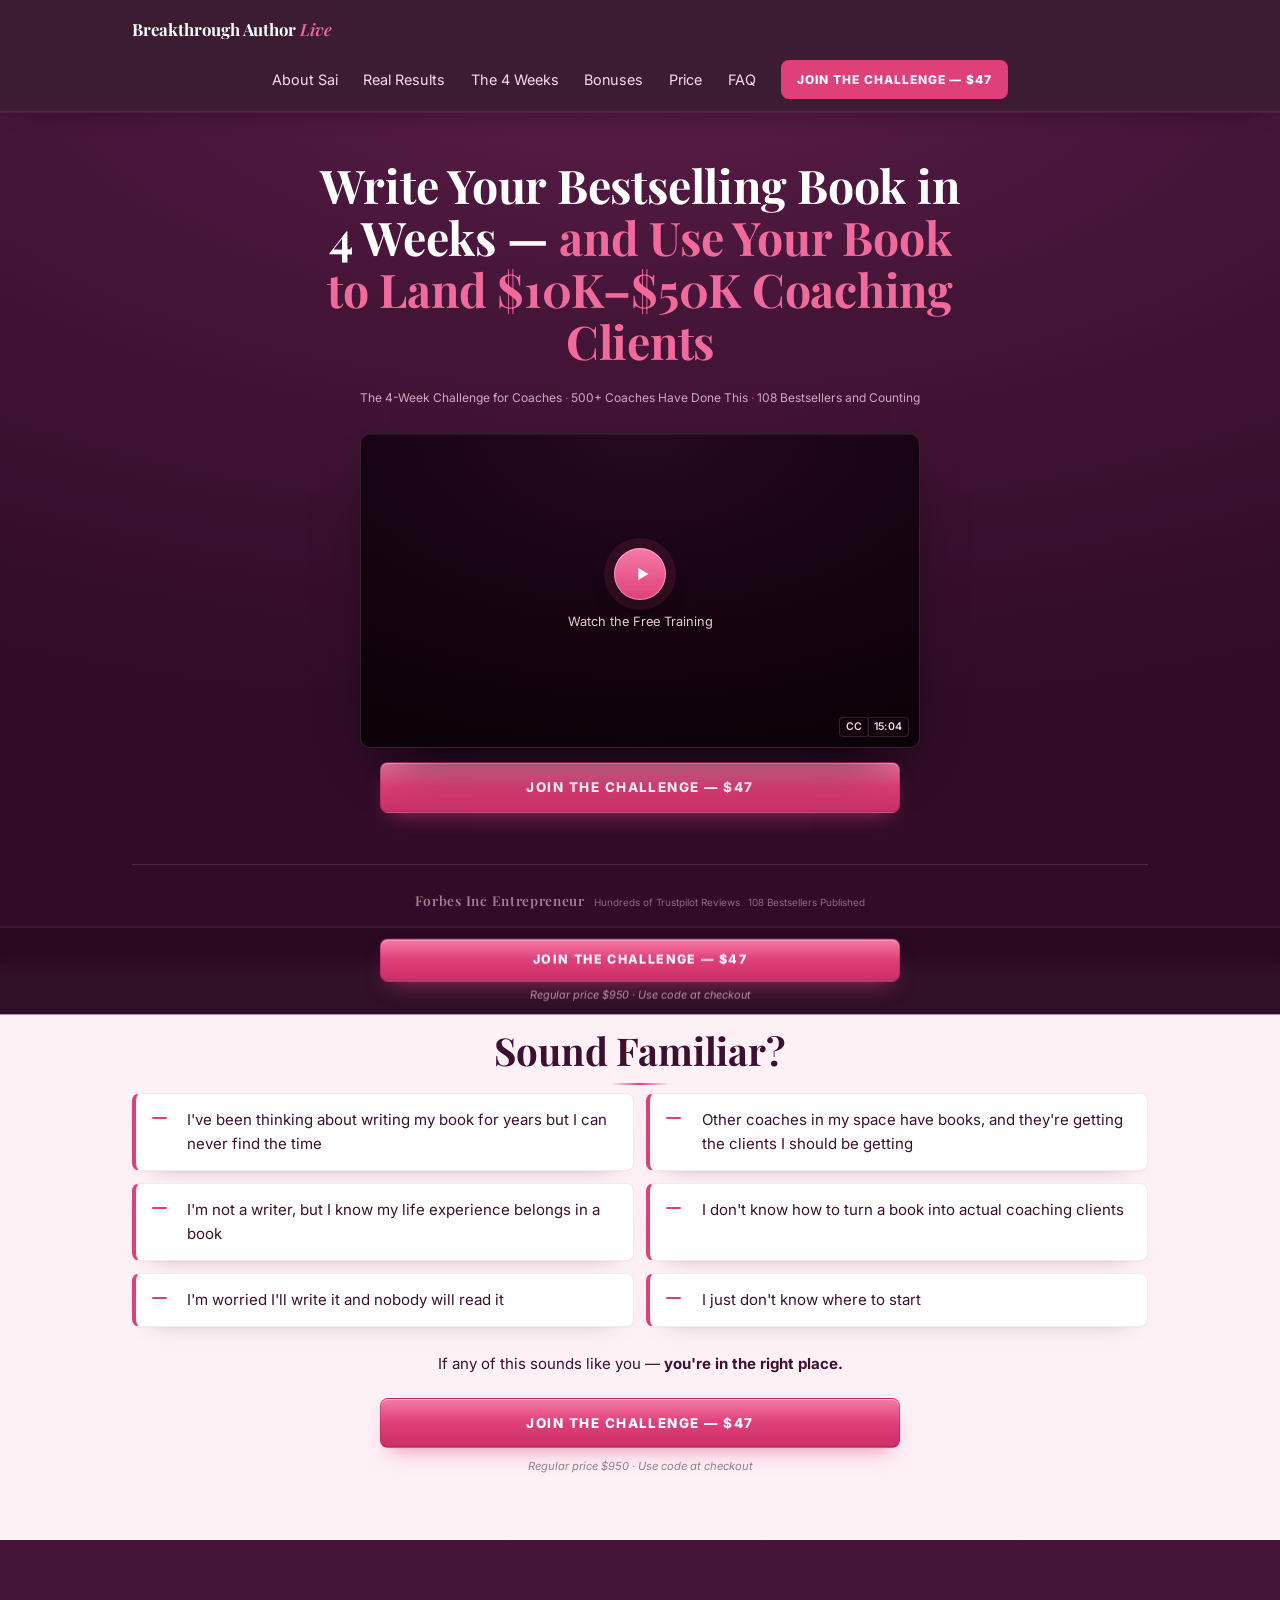
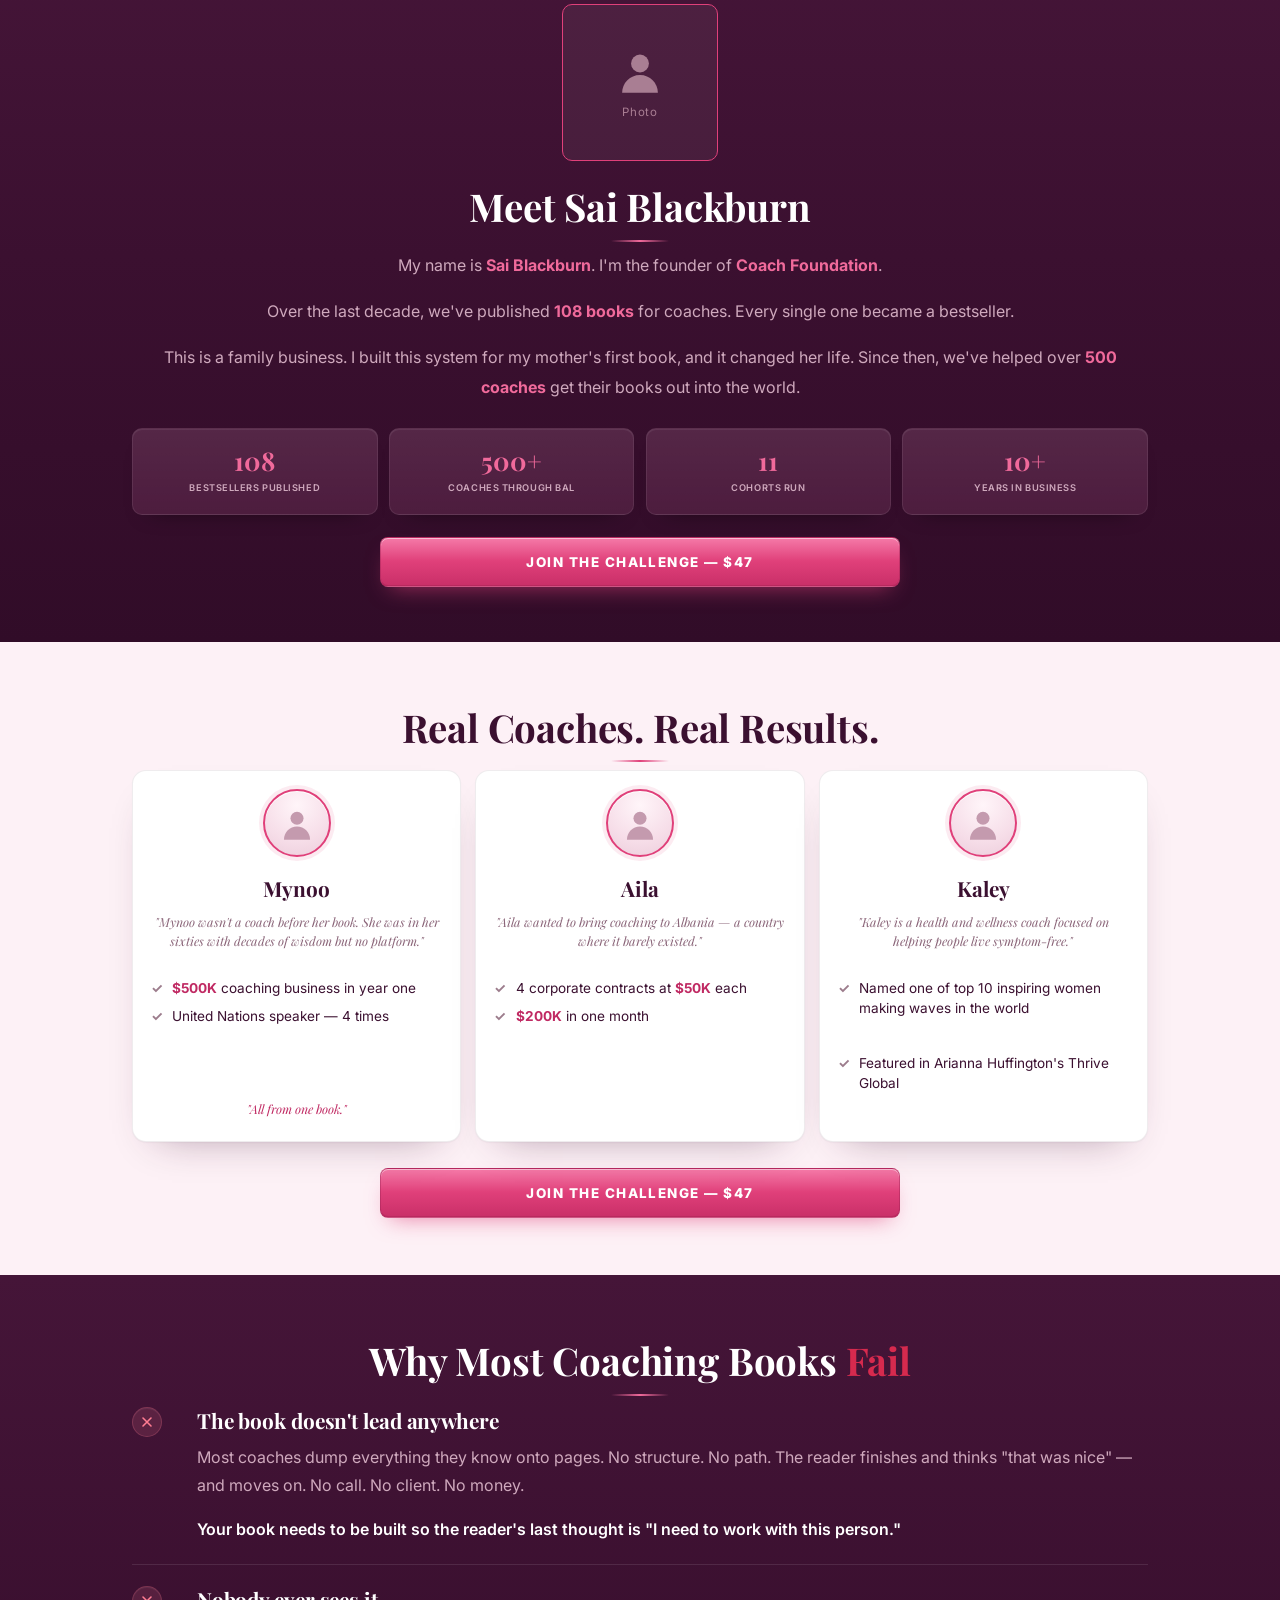
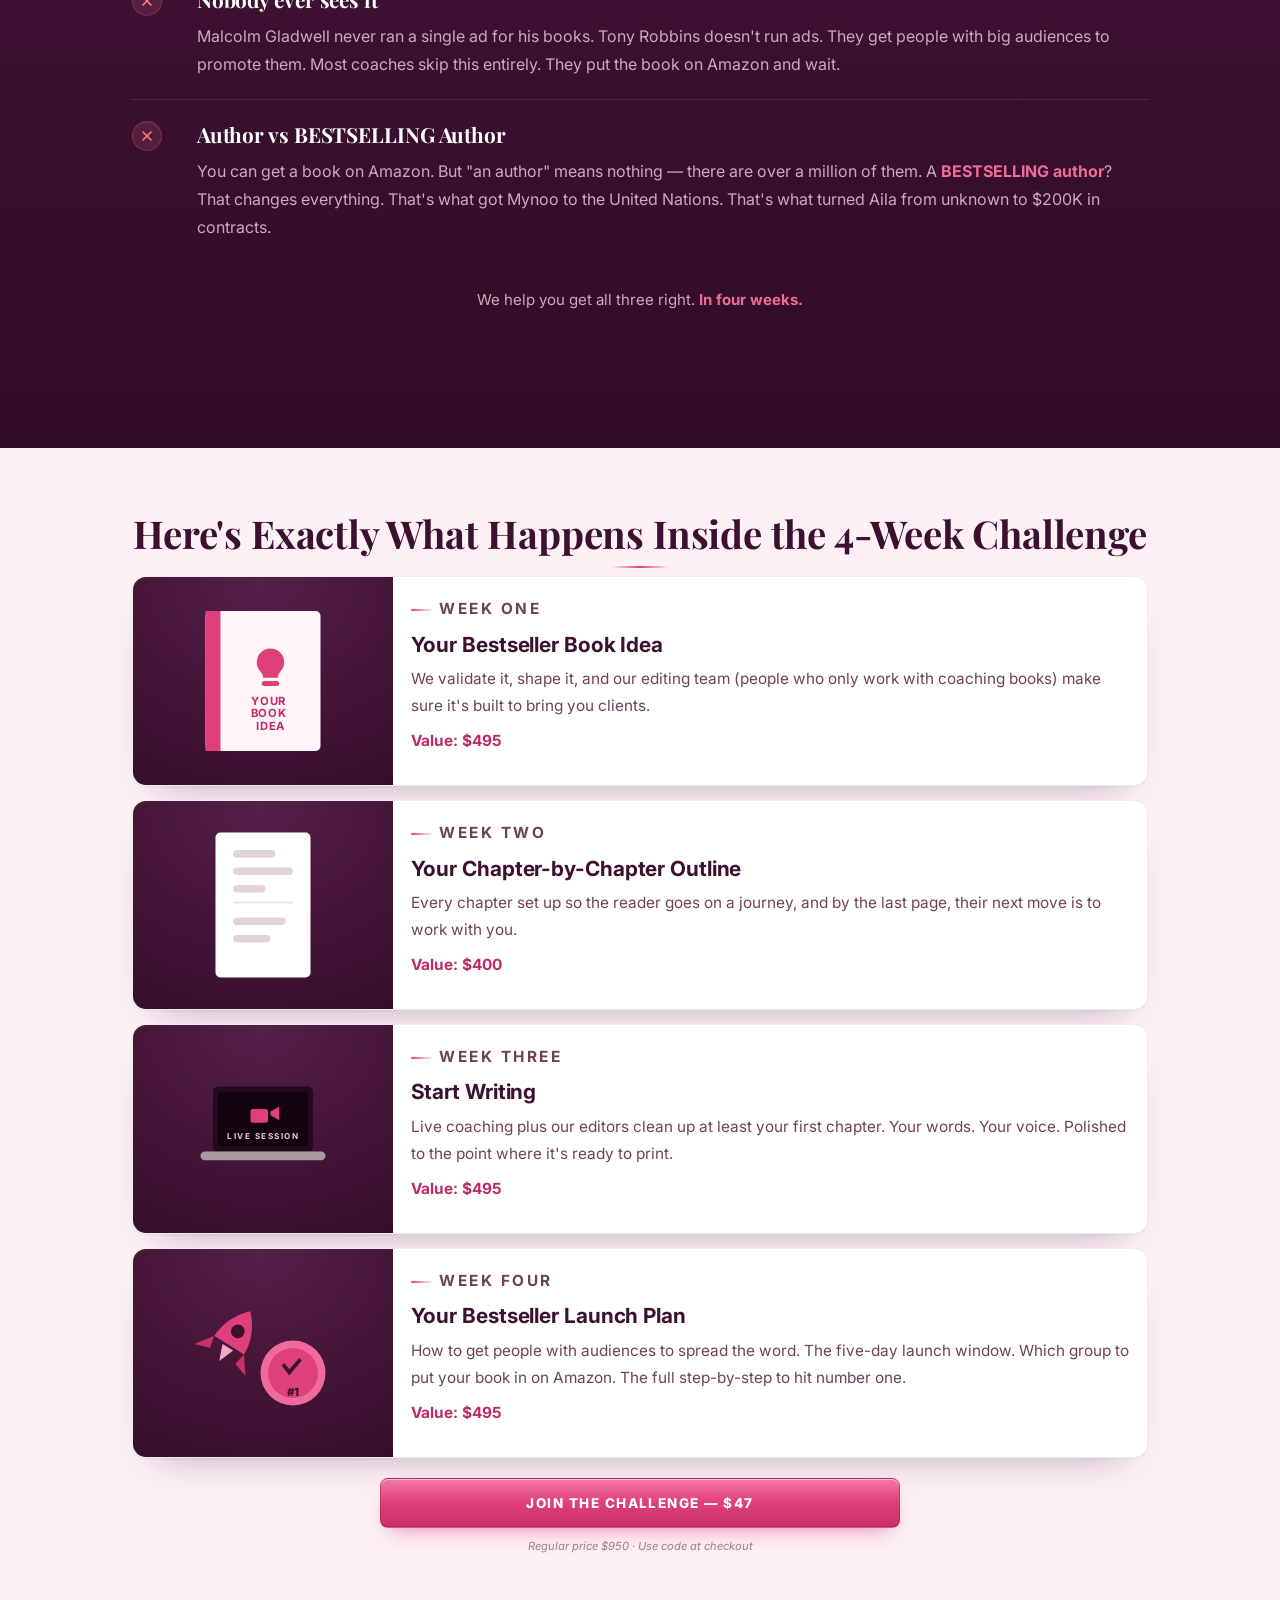
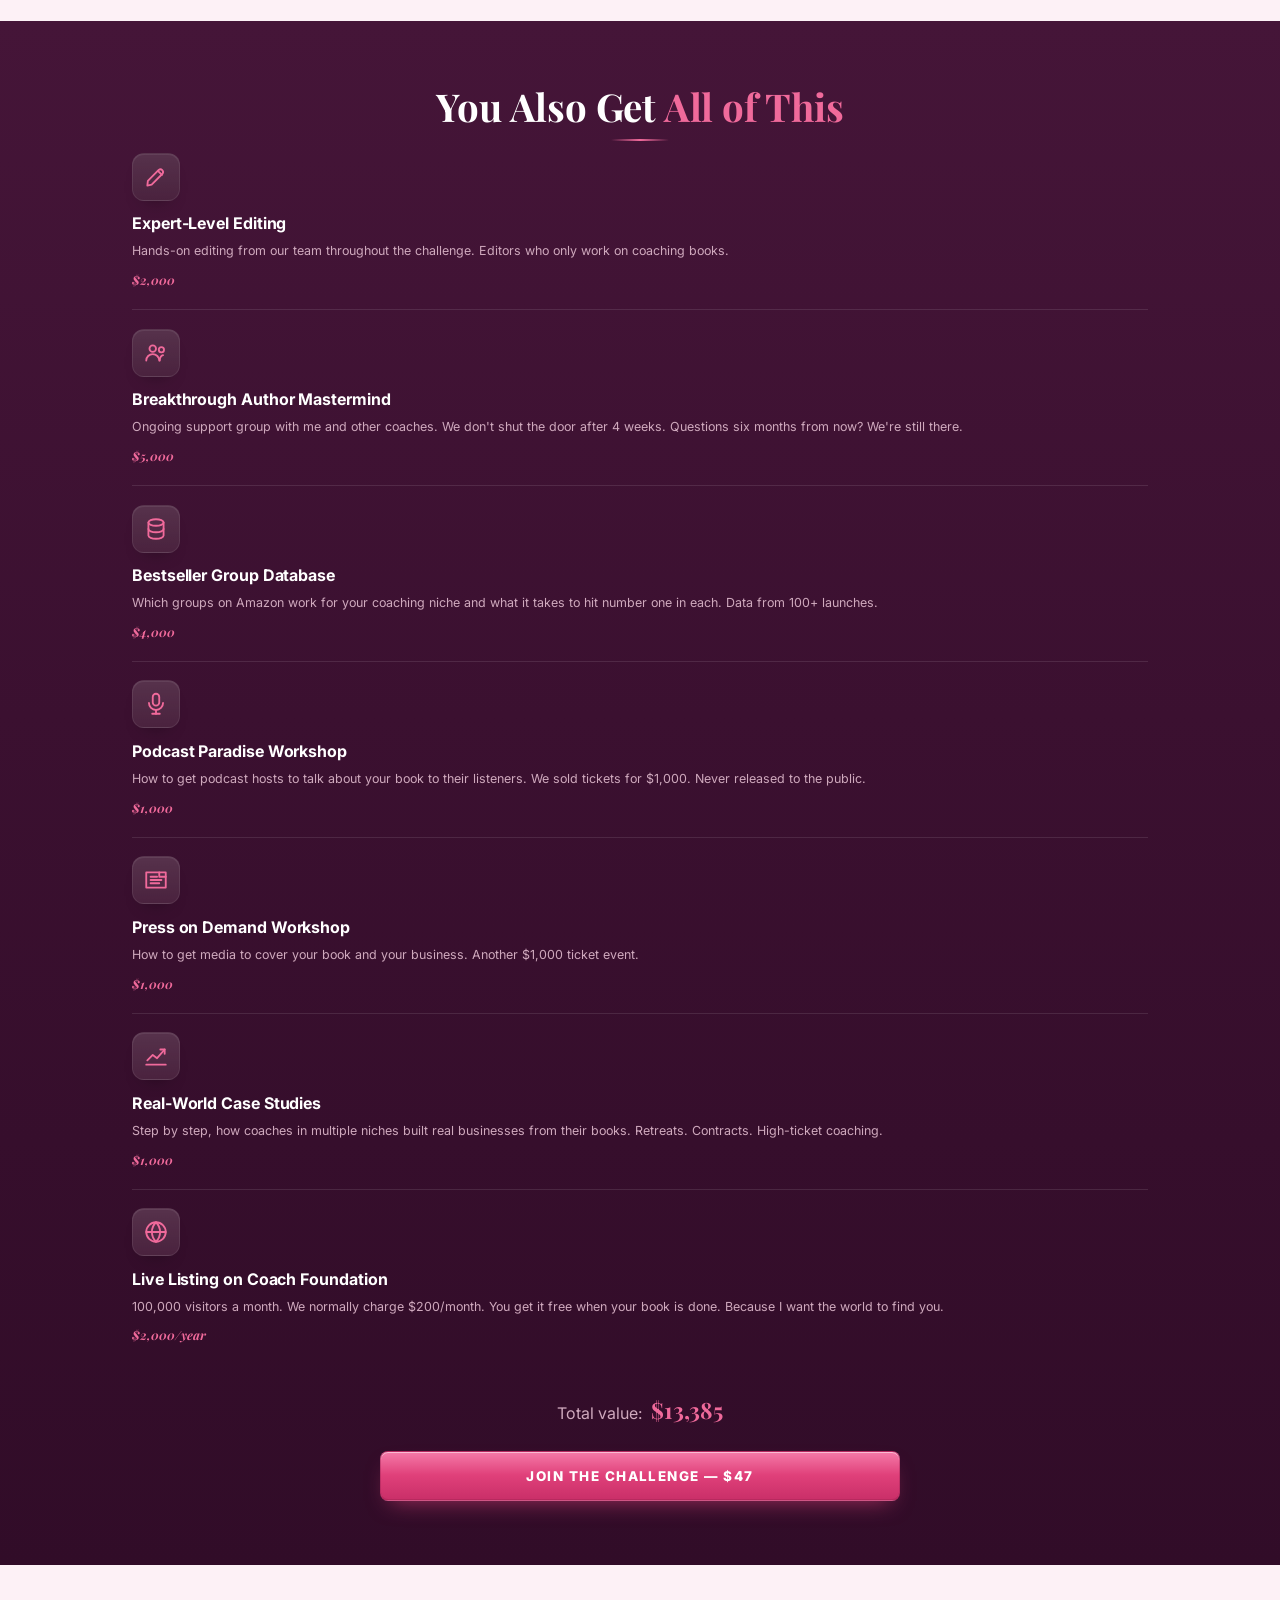
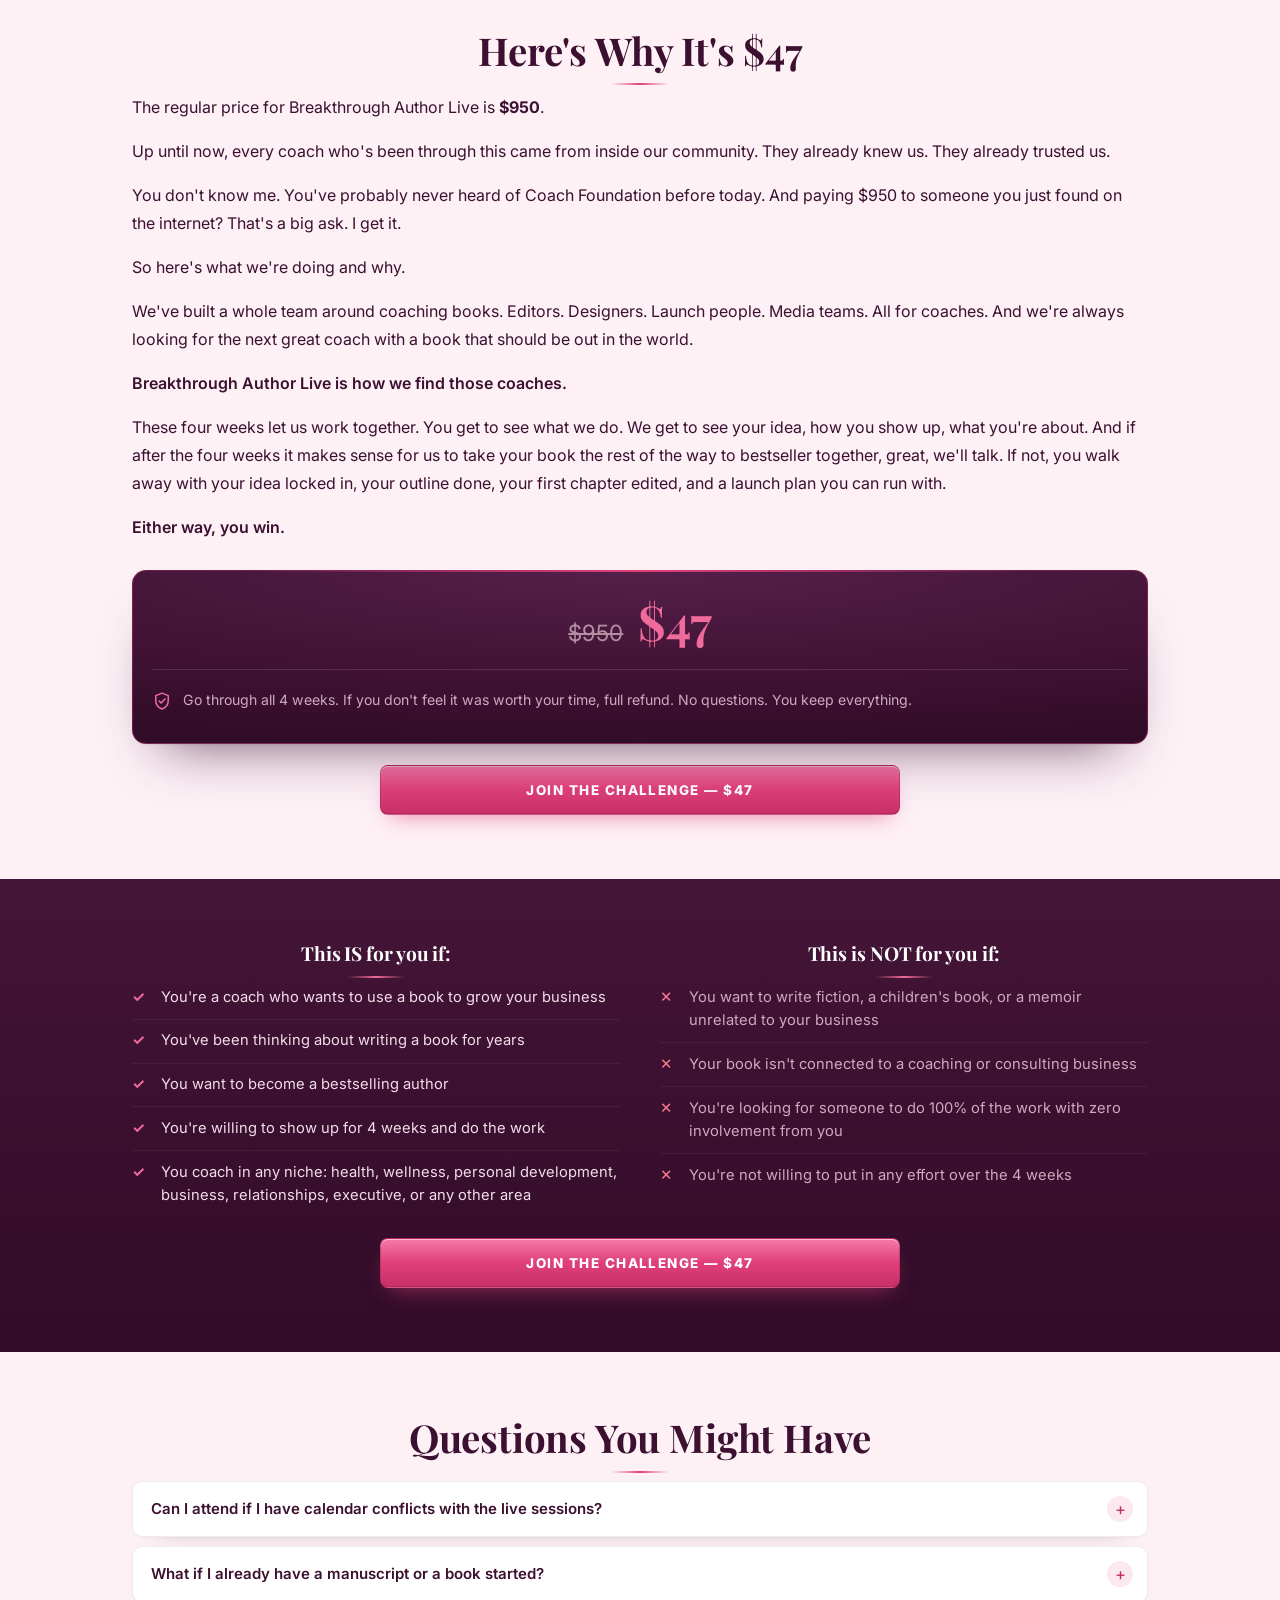
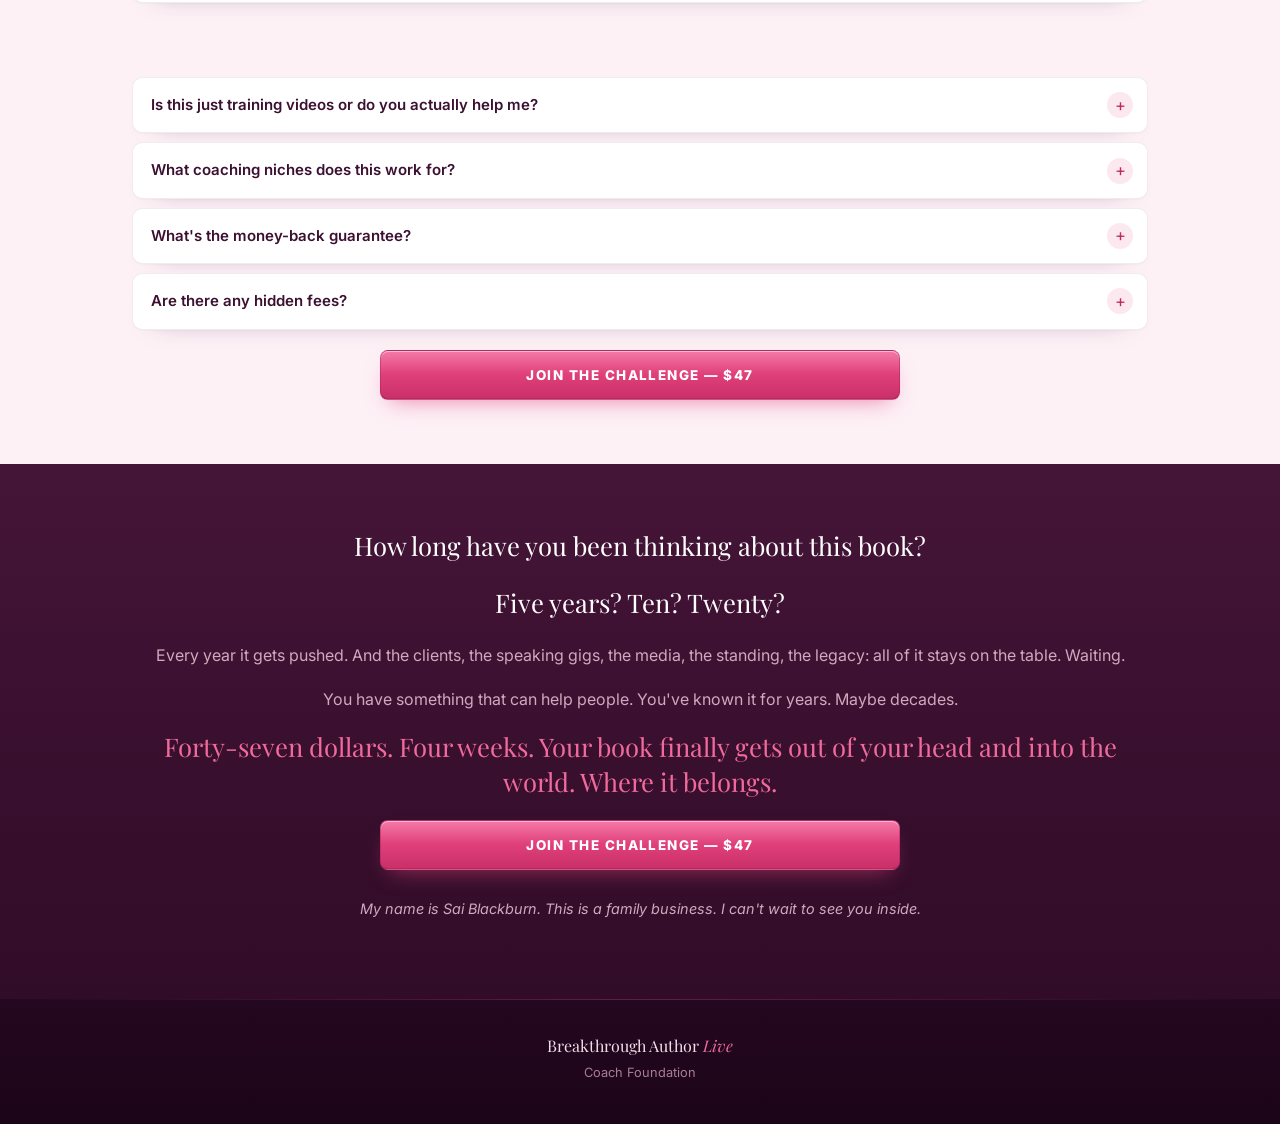
==== commit 88876edb: "style: switch the page colours to pink Plum darks, rose accents and blush lights replace the navy an" ====
--- a/index.html
+++ b/index.html
@@ -36,7 +36,7 @@
 <!-- ============ 1. HERO ============ -->
 <section class="hero">
   <div class="wrap">
-    <h1>Write Your Bestselling Book in 4 Weeks — <span class="gold">and Use Your Book to Land $10K–$50K Coaching Clients</span></h1>
+    <h1>Write Your Bestselling Book in 4 Weeks — <span class="accent">and Use Your Book to Land $10K–$50K Coaching Clients</span></h1>
     <p class="sub">The 4-Week Challenge for Coaches <span class="dot">·</span> 500+ Coaches Have Done This <span class="dot">·</span> 108 Bestsellers and Counting</p>
 
     <!-- Video box. It is a placeholder picture for now.
@@ -94,9 +94,9 @@
     </div>
 
     <h2>Meet Sai Blackburn</h2>
-    <p>My name is <strong class="gold">Sai Blackburn</strong>. I'm the founder of <strong class="gold">Coach Foundation</strong>.</p>
-    <p>Over the last decade, we've published <strong class="gold">108 books</strong> for coaches. Every single one became a bestseller.</p>
-    <p>This is a family business. I built this system for my mother's first book, and it changed her life. Since then, we've helped over <strong class="gold">500 coaches</strong> get their books out into the world.</p>
+    <p>My name is <strong class="accent">Sai Blackburn</strong>. I'm the founder of <strong class="accent">Coach Foundation</strong>.</p>
+    <p>Over the last decade, we've published <strong class="accent">108 books</strong> for coaches. Every single one became a bestseller.</p>
+    <p>This is a family business. I built this system for my mother's first book, and it changed her life. Since then, we've helped over <strong class="accent">500 coaches</strong> get their books out into the world.</p>
 
     <ul class="stats">
       <li><span class="stat-num">108</span><span class="stat-label">Bestsellers Published</span></li>
@@ -125,12 +125,12 @@
         <h3>Mynoo</h3>
         <p class="quote">"Mynoo wasn't a coach before her book. She was in her sixties with decades of wisdom but no platform."</p>
         <ul class="results">
-          <li><strong class="gold">$500K</strong> coaching business in year one</li>
+          <li><strong class="accent">$500K</strong> coaching business in year one</li>
           <li>United Nations speaker — 4 times</li>
-          <li>Retreat prices: <strong class="gold">$5K to $25K</strong></li>
+          <li>Retreat prices: <strong class="accent">$5K to $25K</strong></li>
           <li>3 invitations to Davos this year</li>
         </ul>
-        <p class="quote gold-quote">"All from one book."</p>
+        <p class="quote accent-quote">"All from one book."</p>
       </article>
 
       <article class="card">
@@ -143,8 +143,8 @@
         <h3>Aila</h3>
         <p class="quote">"Aila wanted to bring coaching to Albania — a country where it barely existed."</p>
         <ul class="results">
-          <li>4 corporate contracts at <strong class="gold">$50K</strong> each</li>
-          <li><strong class="gold">$200K</strong> in one month</li>
+          <li>4 corporate contracts at <strong class="accent">$50K</strong> each</li>
+          <li><strong class="accent">$200K</strong> in one month</li>
           <li>Voted second highest rated executive coach in Eastern Europe</li>
         </ul>
       </article>
@@ -202,11 +202,11 @@
       </span>
       <div>
         <h3>Author vs BESTSELLING Author</h3>
-        <p>You can get a book on Amazon. But "an author" means nothing — there are over a million of them. A <strong class="gold">BESTSELLING author</strong>? That changes everything. That's what got Mynoo to the United Nations. That's what turned Aila from unknown to $200K in contracts.</p>
-      </div>
-    </div>
-
-    <p class="closing">We help you get all three right. <strong class="gold">In four weeks.</strong></p>
+        <p>You can get a book on Amazon. But "an author" means nothing — there are over a million of them. A <strong class="accent">BESTSELLING author</strong>? That changes everything. That's what got Mynoo to the United Nations. That's what turned Aila from unknown to $200K in contracts.</p>
+      </div>
+    </div>
+
+    <p class="closing">We help you get all three right. <strong class="accent">In four weeks.</strong></p>
     <a class="btn" href="#join">Join the Challenge — $47</a>
   </div>
 </section>
@@ -219,13 +219,13 @@
     <div class="week">
       <div class="week-art">
         <svg viewBox="0 0 160 120" width="170" height="128" aria-hidden="true">
-          <rect x="34" y="4" width="92" height="112" rx="4" fill="#f4f1e4"/>
-          <rect x="34" y="4" width="12" height="112" fill="#b8a050"/>
+          <rect x="34" y="4" width="92" height="112" rx="4" fill="#fff5f9"/>
+          <rect x="34" y="4" width="12" height="112" fill="#e0407a"/>
           <g transform="translate(6 0)">
-            <path d="M80 34a11 11 0 0 1 11 11c0 4.6-2.8 6.9-4.2 9.2-.7 1.1-.9 2-.9 3.1h-11.8c0-1.1-.2-2-.9-3.1-1.4-2.3-4.2-4.6-4.2-9.2a11 11 0 0 1 11-11z" fill="#b8a050"/>
-            <rect x="73" y="60" width="14" height="4" rx="2" fill="#b8a050"/>
+            <path d="M80 34a11 11 0 0 1 11 11c0 4.6-2.8 6.9-4.2 9.2-.7 1.1-.9 2-.9 3.1h-11.8c0-1.1-.2-2-.9-3.1-1.4-2.3-4.2-4.6-4.2-9.2a11 11 0 0 1 11-11z" fill="#e0407a"/>
+            <rect x="73" y="60" width="14" height="4" rx="2" fill="#e0407a"/>
           </g>
-          <text x="86" y="79" text-anchor="middle" font-family="Inter, sans-serif" font-size="9" font-weight="700" fill="#8a7431" letter-spacing="0.6">
+          <text x="86" y="79" text-anchor="middle" font-family="Inter, sans-serif" font-size="9" font-weight="700" fill="#c02a63" letter-spacing="0.6">
             <tspan x="86" dy="0">YOUR</tspan>
             <tspan x="86" dy="10">BOOK</tspan>
             <tspan x="86" dy="10">IDEA</tspan>
@@ -244,14 +244,14 @@
       <div class="week-art">
         <svg viewBox="0 0 160 120" width="170" height="128" aria-hidden="true">
           <rect x="42" y="2" width="76" height="116" rx="4" fill="#ffffff"/>
-          <g fill="#d8d8d8">
+          <g fill="#e2d3da">
             <rect x="56" y="16" width="34" height="6" rx="3"/>
             <rect x="56" y="30" width="48" height="6" rx="3"/>
             <rect x="56" y="44" width="26" height="6" rx="3"/>
             <rect x="56" y="70" width="42" height="6" rx="3"/>
             <rect x="56" y="84" width="30" height="6" rx="3"/>
           </g>
-          <path d="M56 58h48" stroke="#ececec" stroke-width="1.5"/>
+          <path d="M56 58h48" stroke="#f0e4ea" stroke-width="1.5"/>
         </svg>
       </div>
       <div class="week-body">
@@ -265,12 +265,12 @@
     <div class="week">
       <div class="week-art">
         <svg viewBox="0 0 160 120" width="170" height="128" aria-hidden="true">
-          <rect x="40" y="26" width="80" height="52" rx="4" fill="#12172c"/>
-          <rect x="44" y="30" width="72" height="44" rx="2" fill="#0a0e1e"/>
-          <rect x="70" y="44" width="14" height="11" rx="2" fill="#b8a050"/>
-          <path d="M86 46l7-4v11l-7-4z" fill="#b8a050"/>
-          <text x="80" y="68" text-anchor="middle" font-family="Inter, sans-serif" font-size="6.5" font-weight="700" fill="#cfcfcf" letter-spacing="1.2">LIVE SESSION</text>
-          <rect x="30" y="78" width="100" height="7" rx="3.5" fill="#9a9a9a"/>
+          <rect x="40" y="26" width="80" height="52" rx="4" fill="#240a1e"/>
+          <rect x="44" y="30" width="72" height="44" rx="2" fill="#14030f"/>
+          <rect x="70" y="44" width="14" height="11" rx="2" fill="#e0407a"/>
+          <path d="M86 46l7-4v11l-7-4z" fill="#e0407a"/>
+          <text x="80" y="68" text-anchor="middle" font-family="Inter, sans-serif" font-size="6.5" font-weight="700" fill="#e0d0d8" letter-spacing="1.2">LIVE SESSION</text>
+          <rect x="30" y="78" width="100" height="7" rx="3.5" fill="#a89aa1"/>
         </svg>
       </div>
       <div class="week-body">
@@ -285,16 +285,16 @@
       <div class="week-art">
         <svg viewBox="0 0 160 120" width="170" height="128" aria-hidden="true">
           <g transform="translate(54 52) rotate(32)">
-            <path d="M0 -30c10 10 14 22 14 32H-14c0-10 4-22 14-32z" fill="#c2ab5a"/>
-            <path d="M-14 2l-10 14 12-4z" fill="#a9903f"/>
-            <path d="M14 2l10 14-12-4z" fill="#a9903f"/>
-            <circle cx="0" cy="-11" r="5.5" fill="#1e2540"/>
-            <path d="M-5 4h10l-5 13z" fill="#e6d18a"/>
+            <path d="M0 -30c10 10 14 22 14 32H-14c0-10 4-22 14-32z" fill="#e0407a"/>
+            <path d="M-14 2l-10 14 12-4z" fill="#c92f68"/>
+            <path d="M14 2l10 14-12-4z" fill="#c92f68"/>
+            <circle cx="0" cy="-11" r="5.5" fill="#3b1030"/>
+            <path d="M-5 4h10l-5 13z" fill="#f7a8c4"/>
           </g>
-          <circle cx="104" cy="76" r="26" fill="#c9b25c"/>
-          <circle cx="104" cy="76" r="20" fill="#b8a050"/>
-          <path d="M97 68l4 5 8-9 2 2-10 12-6-8z" fill="#2b2f45"/>
-          <text x="104" y="94" text-anchor="middle" font-family="Inter, sans-serif" font-size="9" font-weight="800" fill="#2b2f45">#1</text>
+          <circle cx="104" cy="76" r="26" fill="#f06a9b"/>
+          <circle cx="104" cy="76" r="20" fill="#e0407a"/>
+          <path d="M97 68l4 5 8-9 2 2-10 12-6-8z" fill="#3b1030"/>
+          <text x="104" y="94" text-anchor="middle" font-family="Inter, sans-serif" font-size="9" font-weight="800" fill="#3b1030">#1</text>
         </svg>
       </div>
       <div class="week-body">
@@ -313,7 +313,7 @@
 <!-- ============ 7. BONUSES ============ -->
 <section class="sec dark" id="bonuses">
   <div class="wrap">
-    <h2>You Also Get <span class="gold">All of This</span></h2>
+    <h2>You Also Get <span class="accent">All of This</span></h2>
 
     <ul class="bonuses">
       <li>
@@ -482,7 +482,7 @@
     <p class="big-line">Five years? Ten? Twenty?</p>
     <p>Every year it gets pushed. And the clients, the speaking gigs, the media, the standing, the legacy: all of it stays on the table. Waiting.</p>
     <p>You have something that can help people. You've known it for years. Maybe decades.</p>
-    <p class="big-line gold">Forty-seven dollars. Four weeks. Your book finally gets out of your head and into the world. Where it belongs.</p>
+    <p class="big-line accent">Forty-seven dollars. Four weeks. Your book finally gets out of your head and into the world. Where it belongs.</p>
     <a class="btn" href="#join">Join the Challenge — $47</a>
     <p class="signature">My name is Sai Blackburn. This is a family business. I can't wait to see you inside.</p>
   </div>
--- a/styles.css
+++ b/styles.css
@@ -1,36 +1,37 @@
 /* =========================================================
    Breakthrough Author Live — landing page styles
-   Colours, sizes and spacing come from brief/landing-page-sample.jpg
+   Sizes and spacing come from brief/landing-page-sample.jpg
+   Colours are the pink theme (plum darks + rose accents + blush lights)
    ========================================================= */
 
 :root {
-  --navy: #1e2540;
-  --navy-deep: #171d33;
-  --navy-card: #252c4a;
-  --navy-icon: #2c3144;
-  --cream: #f7f6f1;
+  --plum: #3b1030;
+  --plum-deep: #2b0a22;
+  --plum-card: #4b1a3c;
+  --plum-icon: #48203c;
+  --cream: #fdf1f6;
   --white: #ffffff;
 
-  --gold: #b8a050;
-  --gold-bright: #c9ae5c;
-  --gold-soft: #d9c583;
-  --gold-ink: #9a8433;
-
-  --ink: #2b2f45;
-  --ink-soft: #5f6478;
-  --muted: #8b8f9e;
-  --dark-text: #d9dbe3;
-  --dark-muted: #a6abbe;
-
-  --red: #b8403c;
+  --rose: #e0407a;
+  --rose-bright: #f06a9b;
+  --rose-soft: #f7a8c4;
+  --rose-ink: #c02a63;
+
+  --ink: #3b1030;
+  --ink-soft: #6d4257;
+  --muted: #9c7c8c;
+  --dark-text: #f3dde8;
+  --dark-muted: #cfa9bd;
+
+  --red: #d62a4e;
 
   --radius: 10px;
   --radius-lg: 14px;
-  --shadow: 0 14px 34px -18px rgba(24, 32, 64, 0.45);
-  --shadow-card: 0 1px 2px -1px rgba(24, 32, 64, 0.12), 0 18px 40px -26px rgba(24, 32, 64, 0.45);
-  --hair-light: rgba(30, 37, 64, 0.08);
+  --shadow: 0 14px 34px -18px rgba(59,16,48, 0.45);
+  --shadow-card: 0 1px 2px -1px rgba(59,16,48, 0.12), 0 18px 40px -26px rgba(59,16,48, 0.45);
+  --hair-light: rgba(59,16,48, 0.08);
   --hair-dark: rgba(255, 255, 255, 0.09);
-  --gold-line: linear-gradient(90deg, rgba(184, 160, 80, 0), #b8a050 50%, rgba(184, 160, 80, 0));
+  --rose-line: linear-gradient(90deg, rgba(224,64,122, 0), #e0407a 50%, rgba(224,64,122, 0));
   --serif: "Playfair Display", Georgia, "Times New Roman", serif;
   --sans: "Inter", system-ui, -apple-system, "Segoe UI", Roboto, sans-serif;
 }
@@ -77,8 +78,8 @@
   padding: 0 2rem;
 }
 
-.gold { color: var(--gold-bright); }
-.light .gold, .sec.light .gold { color: var(--gold-ink); }
+.accent { color: var(--rose-bright); }
+.light .accent, .sec.light .accent { color: var(--rose-ink); }
 .red { color: var(--red); }
 
 /* ---------- buttons ---------- */
@@ -96,22 +97,22 @@
   font-weight: 800;
   letter-spacing: 0.11em;
   text-transform: uppercase;
-  color: #1b2140;
-  background: linear-gradient(180deg, #d2bc6c 0%, #bda65a 48%, #a38b3c 100%);
-  border: 1px solid rgba(122, 101, 41, 0.4);
+  color: #ffffff;
+  background: linear-gradient(180deg, #f57aa8 0%, #e0407a 48%, #c92f68 100%);
+  border: 1px solid rgba(150,30,80, 0.4);
   border-radius: 8px;
-  box-shadow: inset 0 1px 0 rgba(255, 255, 255, 0.5), inset 0 -1px 0 rgba(90, 72, 24, 0.22),
-    0 10px 22px -10px rgba(184, 160, 80, 0.65);
+  box-shadow: inset 0 1px 0 rgba(255, 255, 255, 0.5), inset 0 -1px 0 rgba(120,20,60, 0.22),
+    0 10px 22px -10px rgba(224,64,122, 0.65);
   transition: transform 0.16s ease, box-shadow 0.16s ease, filter 0.16s ease;
 }
 
 .btn:hover {
   filter: brightness(1.04);
-  box-shadow: inset 0 1px 0 rgba(255, 255, 255, 0.55), inset 0 -1px 0 rgba(90, 72, 24, 0.22),
-    0 16px 30px -10px rgba(184, 160, 80, 0.85);
-}
-.btn:active { transform: translateY(1px); box-shadow: inset 0 2px 5px rgba(90, 72, 24, 0.3); }
-.btn:focus-visible { outline: 3px solid var(--gold-soft); outline-offset: 3px; }
+  box-shadow: inset 0 1px 0 rgba(255, 255, 255, 0.55), inset 0 -1px 0 rgba(120,20,60, 0.22),
+    0 16px 30px -10px rgba(224,64,122, 0.85);
+}
+.btn:active { transform: translateY(1px); box-shadow: inset 0 2px 5px rgba(120,20,60, 0.3); }
+.btn:focus-visible { outline: 3px solid var(--rose-soft); outline-offset: 3px; }
 
 .note {
   margin: 0.55rem 0 0;
@@ -126,10 +127,10 @@
   position: sticky;
   top: 0;
   z-index: 60;
-  background: rgba(26, 32, 56, 0.92);
+  background: rgba(43,10,34, 0.92);
   backdrop-filter: blur(10px) saturate(140%);
   border-bottom: 1px solid rgba(255, 255, 255, 0.08);
-  box-shadow: 0 1px 0 rgba(184, 160, 80, 0.16), 0 10px 30px -22px rgba(0, 0, 0, 0.9);
+  box-shadow: 0 1px 0 rgba(224,64,122, 0.16), 0 10px 30px -22px rgba(0, 0, 0, 0.9);
 }
 
 .header-inner {
@@ -147,7 +148,7 @@
   text-decoration: none;
 }
 
-.brand em { font-style: italic; color: var(--gold-bright); font-weight: 600; }
+.brand em { font-style: italic; color: var(--rose-bright); font-weight: 600; }
 
 .burger {
   width: 38px;
@@ -166,7 +167,7 @@
   width: 22px;
   height: 2px;
   border-radius: 2px;
-  background: #e7e9f0;
+  background: #f3dde8;
   transition: transform 0.2s ease, opacity 0.2s ease;
 }
 
@@ -178,7 +179,7 @@
   display: flex;
   flex-direction: column;
   padding: 0.4rem 2rem 1rem;
-  background: var(--navy);
+  background: var(--plum);
   border-bottom: 1px solid rgba(255, 255, 255, 0.08);
 }
 
@@ -201,8 +202,8 @@
   text-align: center;
   border: 0;
   border-radius: 8px;
-  background: var(--gold);
-  color: #1b2140;
+  background: var(--rose);
+  color: #ffffff;
   font-weight: 800;
   letter-spacing: 0.08em;
   text-transform: uppercase;
@@ -213,7 +214,7 @@
 .sec { padding: 2.2rem 0; }
 .sec.light { background: var(--cream); color: var(--ink); }
 .sec.dark {
-  background: linear-gradient(180deg, #232b4c 0%, #1e2540 45%, #1a2038 100%);
+  background: linear-gradient(180deg, #451538 0%, #3b1030 45%, #310c28 100%);
   color: var(--dark-text);
 }
 .sec.dark h2, .sec.dark h3 { color: #fff; }
@@ -227,9 +228,9 @@
   height: 2px;
   margin: 0.72rem auto 0;
   border-radius: 2px;
-  background: var(--gold-line);
-}
-.sec.dark h2::after { background: linear-gradient(90deg, rgba(201, 174, 92, 0), #c9ae5c 50%, rgba(201, 174, 92, 0)); }
+  background: var(--rose-line);
+}
+.sec.dark h2::after { background: linear-gradient(90deg, rgba(240,106,155, 0), #f06a9b 50%, rgba(240,106,155, 0)); }
 .sec.dark p { color: var(--dark-muted); }
 
 .closing {
@@ -248,7 +249,7 @@
 /* ---------- 1. hero ---------- */
 .hero {
   position: relative;
-  background: radial-gradient(115% 78% at 50% -8%, #303a63 0%, #232b4c 42%, #1a2038 100%);
+  background: radial-gradient(115% 78% at 50% -8%, #5c1c48 0%, #451538 42%, #310c28 100%);
   color: #fff;
   padding: 1.1rem 0 1.7rem;
   text-align: center;
@@ -261,11 +262,11 @@
   right: 0;
   bottom: 0;
   height: 1px;
-  background: linear-gradient(90deg, rgba(184, 160, 80, 0), rgba(184, 160, 80, 0.45), rgba(184, 160, 80, 0));
+  background: linear-gradient(90deg, rgba(224,64,122, 0), rgba(224,64,122, 0.45), rgba(224,64,122, 0));
 }
 
 .hero h1 { margin-bottom: 0.4em; }
-.hero h1 .gold { display: inline; }
+.hero h1 .accent { display: inline; }
 
 .hero .sub {
   color: var(--dark-muted);
@@ -275,7 +276,7 @@
   margin: 0 auto 1.5rem;
 }
 
-.hero .sub .dot { color: var(--gold); }
+.hero .sub .dot { color: var(--rose); }
 
 .video {
   position: relative;
@@ -288,7 +289,7 @@
   align-items: center;
   justify-content: center;
   gap: 0.7rem;
-  background: radial-gradient(120% 120% at 50% 0%, #161d33 0%, #0b0e1b 55%, #05070e 100%);
+  background: radial-gradient(120% 120% at 50% 0%, #240a1e 0%, #14030f 55%, #0a0108 100%);
   border: 1px solid rgba(255, 255, 255, 0.12);
   border-radius: var(--radius);
   box-shadow: 0 30px 55px -28px rgba(0, 0, 0, 0.95), inset 0 1px 0 rgba(255, 255, 255, 0.06);
@@ -300,23 +301,23 @@
   display: grid;
   place-items: center;
   border-radius: 50%;
-  color: #10142a;
-  background: linear-gradient(180deg, #d8c377 0%, #b8a050 100%);
+  color: #ffffff;
+  background: linear-gradient(180deg, #f57aa8 0%, #e0407a 100%);
   padding-left: 3px;
-  box-shadow: 0 0 0 1px rgba(255, 255, 255, 0.35) inset, 0 0 0 10px rgba(184, 160, 80, 0.13),
+  box-shadow: 0 0 0 1px rgba(255, 255, 255, 0.35) inset, 0 0 0 10px rgba(224,64,122, 0.13),
     0 10px 24px -8px rgba(0, 0, 0, 0.8);
   transition: transform 0.2s ease, box-shadow 0.2s ease;
 }
 
 .video:hover .video-play {
   transform: scale(1.06);
-  box-shadow: 0 0 0 1px rgba(255, 255, 255, 0.4) inset, 0 0 0 14px rgba(184, 160, 80, 0.18),
+  box-shadow: 0 0 0 1px rgba(255, 255, 255, 0.4) inset, 0 0 0 14px rgba(224,64,122, 0.18),
     0 12px 28px -8px rgba(0, 0, 0, 0.85);
 }
 
 .video-play svg { width: 22px; height: 22px; }
 
-.video-label { color: #c9ccd8; font-size: 0.8rem; }
+.video-label { color: #e8cbd8; font-size: 0.8rem; }
 
 .video-badge,
 .video-cc {
@@ -325,8 +326,8 @@
   font-size: 0.66rem;
   font-weight: 600;
   letter-spacing: 0.04em;
-  color: #d7dae4;
-  background: rgba(6, 9, 18, 0.72);
+  color: #f0d8e4;
+  background: rgba(20,4,16, 0.72);
   border: 1px solid rgba(255, 255, 255, 0.12);
   border-radius: 4px;
   padding: 0.12rem 0.36rem;
@@ -353,11 +354,11 @@
   font-family: var(--serif);
   font-size: 0.85rem;
   font-weight: 600;
-  color: #6b7388;
+  color: #a97e93;
   letter-spacing: 0.05em;
 }
 
-.trust-note { font-size: 0.62rem; color: #59607a; }
+.trust-note { font-size: 0.62rem; color: #8e6b7d; }
 
 /* ---------- 2. sound familiar ---------- */
 .checklist { list-style: none; margin: 0; padding: 0; display: grid; gap: 0.8rem; }
@@ -366,10 +367,10 @@
   position: relative;
   background: var(--white);
   border: 1px solid var(--hair-light);
-  border-left: 4px solid var(--gold);
+  border-left: 4px solid var(--rose);
   border-radius: 8px;
   padding: 0.85rem 1rem 0.85rem 3rem;
-  box-shadow: 0 1px 2px -1px rgba(24, 32, 64, 0.08), 0 12px 24px -22px rgba(24, 32, 64, 0.55);
+  box-shadow: 0 1px 2px -1px rgba(59,16,48, 0.08), 0 12px 24px -22px rgba(59,16,48, 0.55);
   font-size: 0.94rem;
   line-height: 1.6;
   transition: transform 0.16s ease, box-shadow 0.16s ease;
@@ -377,7 +378,7 @@
 
 .checklist li:hover {
   transform: translateX(2px);
-  box-shadow: 0 1px 2px -1px rgba(24, 32, 64, 0.1), 0 16px 28px -20px rgba(24, 32, 64, 0.6);
+  box-shadow: 0 1px 2px -1px rgba(59,16,48, 0.1), 0 16px 28px -20px rgba(59,16,48, 0.6);
 }
 
 .checklist li::before {
@@ -388,7 +389,7 @@
   width: 15px;
   height: 2px;
   border-radius: 2px;
-  background: var(--gold);
+  background: var(--rose);
 }
 
 /* ---------- 3. about ---------- */
@@ -401,9 +402,9 @@
   align-items: center;
   justify-content: center;
   gap: 0.4rem;
-  color: #7f869c;
+  color: #a97e93;
   background: rgba(255, 255, 255, 0.05);
-  border: 1.5px solid var(--gold);
+  border: 1.5px solid var(--rose);
   border-radius: 10px;
 }
 
@@ -411,7 +412,7 @@
 .photo-frame span { font-size: 0.72rem; letter-spacing: 0.06em; }
 
 .sec.dark p { text-align: center; }
-.sec.dark p strong.gold { color: var(--gold-bright); }
+.sec.dark p strong.accent { color: var(--rose-bright); }
 
 #about p { line-height: 1.88; }
 #about { padding-bottom: 3.4rem; }
@@ -427,7 +428,7 @@
 
 .stats li {
   background: linear-gradient(180deg, rgba(255, 255, 255, 0.055) 0%, rgba(255, 255, 255, 0.012) 100%),
-    var(--navy-card);
+    var(--plum-card);
   border: 1px solid rgba(255, 255, 255, 0.08);
   border-radius: var(--radius);
   padding: 1.1rem 0.5rem;
@@ -440,7 +441,7 @@
   font-family: var(--serif);
   font-size: 1.6rem;
   font-weight: 700;
-  color: var(--gold-bright);
+  color: var(--rose-bright);
   line-height: 1.1;
 }
 
@@ -451,7 +452,7 @@
   font-weight: 600;
   letter-spacing: 0.06em;
   text-transform: uppercase;
-  color: #9ba0b4;
+  color: #cfa9bd;
 }
 
 /* ---------- 4. case studies ---------- */
@@ -476,10 +477,10 @@
   display: grid;
   place-items: center;
   border-radius: 50%;
-  color: #b0aa99;
-  background: radial-gradient(circle at 50% 22%, #fbfaf6 0%, #eae7dc 62%, #ded9c9 100%);
-  border: 2px solid var(--gold);
-  box-shadow: 0 0 0 4px rgba(184, 160, 80, 0.1), inset 0 1px 0 #fff;
+  color: #c49aae;
+  background: radial-gradient(circle at 50% 22%, #fff5f9 0%, #f6dde8 62%, #eccddb 100%);
+  border: 2px solid var(--rose);
+  box-shadow: 0 0 0 4px rgba(224,64,122, 0.1), inset 0 1px 0 #fff;
 }
 
 .avatar svg { width: 38px; height: 38px; }
@@ -489,12 +490,12 @@
 .quote {
   font-family: var(--serif);
   font-style: italic;
-  color: #8a90a0;
+  color: #8a6478;
   font-size: 0.78rem;
   line-height: 1.55;
 }
 
-.gold-quote { color: var(--gold-ink); margin-bottom: 0; margin-top: auto; padding-top: 1.1rem; }
+.accent-quote { color: var(--rose-ink); margin-bottom: 0; margin-top: auto; padding-top: 1.1rem; }
 
 .results { list-style: none; margin: 1rem 0 0; padding: 0; text-align: left; display: grid; gap: 0.5rem; }
 
@@ -511,12 +512,12 @@
   position: absolute;
   left: 0;
   top: 0;
-  color: #9aa0b0;
+  color: #9c7c8c;
   font-weight: 700;
   line-height: 1.45;
 }
 
-.results .gold { color: var(--gold-ink); }
+.results .accent { color: var(--rose-ink); }
 
 /* ---------- 5. why books fail ---------- */
 .fail-block {
@@ -536,9 +537,9 @@
   display: grid;
   place-items: center;
   border-radius: 50%;
-  color: #e06a6a;
-  background: rgba(224, 106, 106, 0.14);
-  border: 1px solid rgba(224, 106, 106, 0.22);
+  color: #ff7d92;
+  background: rgba(255,125,146, 0.14);
+  border: 1px solid rgba(255,125,146, 0.22);
   box-shadow: inset 0 1px 0 rgba(255, 255, 255, 0.06);
 }
 
@@ -560,7 +561,7 @@
   display: grid;
   place-items: center;
   padding: 0.6rem;
-  background: radial-gradient(120% 130% at 50% 0%, #2b3459 0%, #212949 45%, #1a2038 100%);
+  background: radial-gradient(120% 130% at 50% 0%, #54204a 0%, #451538 45%, #310c28 100%);
 }
 
 .week-art svg { width: 200px; height: 150px; }
@@ -576,7 +577,7 @@
   font-weight: 700;
   letter-spacing: 0.16em;
   text-transform: uppercase;
-  color: var(--gold-ink);
+  color: var(--rose-ink);
 }
 
 .week-label::before {
@@ -585,13 +586,13 @@
   width: 20px;
   height: 2px;
   border-radius: 2px;
-  background: linear-gradient(90deg, var(--gold), rgba(184, 160, 80, 0.15));
+  background: linear-gradient(90deg, var(--rose), rgba(224,64,122, 0.15));
 }
 
 .week-body h3 { font-family: var(--sans); color: var(--ink); margin-bottom: 0.4em; }
 .week-body p { font-size: 0.96rem; color: var(--ink-soft); margin-bottom: 0.55em; }
 
-.value { color: var(--gold-ink) !important; font-weight: 700; margin-bottom: 0 !important; }
+.value { color: var(--rose-ink) !important; font-weight: 700; margin-bottom: 0 !important; }
 
 /* ---------- 7. bonuses ---------- */
 .bonuses { list-style: none; margin: 0; padding: 0; }
@@ -611,9 +612,9 @@
   height: 48px;
   margin-bottom: 0.8rem;
   border-radius: 12px;
-  color: var(--gold-bright);
+  color: var(--rose-bright);
   background: linear-gradient(180deg, rgba(255, 255, 255, 0.08) 0%, rgba(255, 255, 255, 0.01) 100%),
-    var(--navy-icon);
+    var(--plum-icon);
   border: 1px solid rgba(255, 255, 255, 0.08);
   box-shadow: inset 0 1px 0 rgba(255, 255, 255, 0.08), 0 10px 20px -16px rgba(0, 0, 0, 0.9);
 }
@@ -627,7 +628,7 @@
   font-family: var(--serif);
   font-style: italic;
   font-size: 0.95rem;
-  color: var(--gold-bright) !important;
+  color: var(--rose-bright) !important;
 }
 
 .total {
@@ -640,7 +641,7 @@
 .total strong {
   font-family: var(--serif);
   font-size: 1.4rem;
-  color: var(--gold-bright);
+  color: var(--rose-bright);
   margin-left: 0.3rem;
 }
 
@@ -653,11 +654,11 @@
   margin: 1.8rem 0 0;
   padding: 1.6rem 1.2rem;
   border-radius: var(--radius-lg);
-  background: radial-gradient(120% 100% at 50% 0%, #2c3559 0%, #202845 55%, #1a2038 100%);
-  border: 1px solid rgba(184, 160, 80, 0.35);
+  background: radial-gradient(120% 100% at 50% 0%, #54204a 0%, #421336 55%, #310c28 100%);
+  border: 1px solid rgba(224,64,122, 0.35);
   color: var(--dark-text);
   text-align: center;
-  box-shadow: 0 1px 2px -1px rgba(24, 32, 64, 0.2), 0 30px 55px -30px rgba(24, 32, 64, 0.7);
+  box-shadow: 0 1px 2px -1px rgba(59,16,48, 0.2), 0 30px 55px -30px rgba(59,16,48, 0.7);
 }
 
 .price-card::before {
@@ -668,14 +669,14 @@
   right: 12%;
   height: 2px;
   border-radius: 2px;
-  background: var(--gold-line);
+  background: var(--rose-line);
 }
 
 .price { margin: 0 0 1.1rem; display: flex; align-items: baseline; justify-content: center; gap: 0.9rem; }
 
 .price-old {
   font-size: 1.4rem;
-  color: #8d93a8;
+  color: #b48fa2;
   text-decoration: line-through;
   text-decoration-thickness: 2px;
 }
@@ -684,7 +685,7 @@
   font-family: var(--serif);
   font-size: 3rem;
   font-weight: 700;
-  color: var(--gold-bright);
+  color: var(--rose-bright);
   line-height: 1;
 }
 
@@ -701,7 +702,7 @@
   color: var(--dark-muted);
 }
 
-.g-icon { flex: 0 0 auto; color: var(--gold-bright); margin-top: 3px; }
+.g-icon { flex: 0 0 auto; color: var(--rose-bright); margin-top: 3px; }
 
 /* ---------- 9. for you / not for you ---------- */
 .fit-grid { display: grid; gap: 1.9rem; margin-bottom: 0.3rem; }
@@ -729,10 +730,10 @@
   line-height: 1.6;
 }
 
-.fit-list.yes li::before { content: "\2713"; color: var(--gold-bright); }
-.fit-list.no li::before { content: "\2715"; color: #e06a6a; }
-
-.fit-list.no li { color: #9aa0b4; }
+.fit-list.yes li::before { content: "\2713"; color: var(--rose-bright); }
+.fit-list.no li::before { content: "\2715"; color: #ff7d92; }
+
+.fit-list.no li { color: #cfa9bd; }
 
 /* ---------- 10. faq ---------- */
 .faq {
@@ -740,13 +741,13 @@
   border: 1px solid var(--hair-light);
   border-radius: var(--radius);
   margin-bottom: 0.55rem;
-  box-shadow: 0 1px 2px -1px rgba(24, 32, 64, 0.08), 0 12px 26px -24px rgba(24, 32, 64, 0.6);
+  box-shadow: 0 1px 2px -1px rgba(59,16,48, 0.08), 0 12px 26px -24px rgba(59,16,48, 0.6);
   overflow: hidden;
   transition: border-color 0.16s ease, box-shadow 0.16s ease;
 }
 
-.faq:hover { border-color: rgba(184, 160, 80, 0.5); }
-.faq[open] { border-color: rgba(184, 160, 80, 0.6); box-shadow: 0 14px 30px -24px rgba(24, 32, 64, 0.7); }
+.faq:hover { border-color: rgba(224,64,122, 0.5); }
+.faq[open] { border-color: rgba(224,64,122, 0.6); box-shadow: 0 14px 30px -24px rgba(59,16,48, 0.7); }
 
 .faq summary {
   cursor: pointer;
@@ -775,13 +776,13 @@
   font-size: 1.05rem;
   font-weight: 400;
   line-height: 1;
-  color: var(--gold-ink);
-  background: rgba(184, 160, 80, 0.12);
+  color: var(--rose-ink);
+  background: rgba(224,64,122, 0.12);
   transition: transform 0.2s ease, background 0.2s ease;
 }
 
-.faq summary:hover::after { background: rgba(184, 160, 80, 0.22); }
-.faq[open] summary::after { content: "−"; background: rgba(184, 160, 80, 0.2); }
+.faq summary:hover::after { background: rgba(224,64,122, 0.22); }
+.faq[open] summary::after { content: "−"; background: rgba(224,64,122, 0.2); }
 
 .faq p {
   margin: 0;
@@ -802,20 +803,20 @@
   margin-bottom: 0.85em;
 }
 
-.big-line.gold { color: var(--gold-bright) !important; }
+.big-line.accent { color: var(--rose-bright) !important; }
 
 .signature {
   margin-top: 1.6rem;
   font-style: italic;
-  color: #9ba0b4 !important;
+  color: #cfa9bd !important;
   font-size: 0.9rem;
 }
 
 /* ---------- footer ---------- */
 .site-footer {
   position: relative;
-  background: linear-gradient(180deg, #141a2e 0%, #101527 100%);
-  color: #7d8296;
+  background: linear-gradient(180deg, #240720 0%, #1c0518 100%);
+  color: #a97e93;
   padding: 1.9rem 0 2.3rem;
   text-align: center;
   font-size: 0.8rem;
@@ -828,7 +829,7 @@
   left: 0;
   right: 0;
   height: 1px;
-  background: linear-gradient(90deg, rgba(184, 160, 80, 0), rgba(184, 160, 80, 0.35), rgba(184, 160, 80, 0));
+  background: linear-gradient(90deg, rgba(224,64,122, 0), rgba(224,64,122, 0.35), rgba(224,64,122, 0));
 }
 
 .site-footer p { margin: 0.15rem 0; }
@@ -836,10 +837,10 @@
 .brand-footer {
   font-family: var(--serif);
   font-size: 1rem;
-  color: #dfe1e9;
-}
-
-.brand-footer em { font-style: italic; color: var(--gold-bright); }
+  color: #f3dde8;
+}
+
+.brand-footer em { font-style: italic; color: var(--rose-bright); }
 
 /* ---------- sticky bottom button ---------- */
 .sticky-cta {
@@ -849,7 +850,7 @@
   bottom: 0;
   z-index: 70;
   padding: 0.6rem 1rem 0.5rem;
-  background: rgba(23, 29, 51, 0.97);
+  background: rgba(43,10,34, 0.97);
   backdrop-filter: blur(8px);
   border-top: 1px solid rgba(255, 255, 255, 0.12);
   transform: translateY(130%);
@@ -859,7 +860,7 @@
 .sticky-cta.is-visible { transform: translateY(0); }
 
 .sticky-cta .btn { margin-top: 0; padding: 0.8rem 1rem; font-size: 0.78rem; }
-.sticky-cta .note { margin-top: 0.3rem; font-size: 0.68rem; color: #8e93a6; }
+.sticky-cta .note { margin-top: 0.3rem; font-size: 0.68rem; color: #b48fa2; }
 
 /* ---------- reveal on scroll ---------- */
 .reveal { opacity: 0; transform: translateY(16px); transition: opacity 0.55s ease, transform 0.55s ease; }
@@ -900,7 +901,7 @@
     bottom: -6px;
     height: 1.5px;
     border-radius: 2px;
-    background: var(--gold);
+    background: var(--rose);
     transform: scaleX(0);
     transition: transform 0.2s ease;
   }
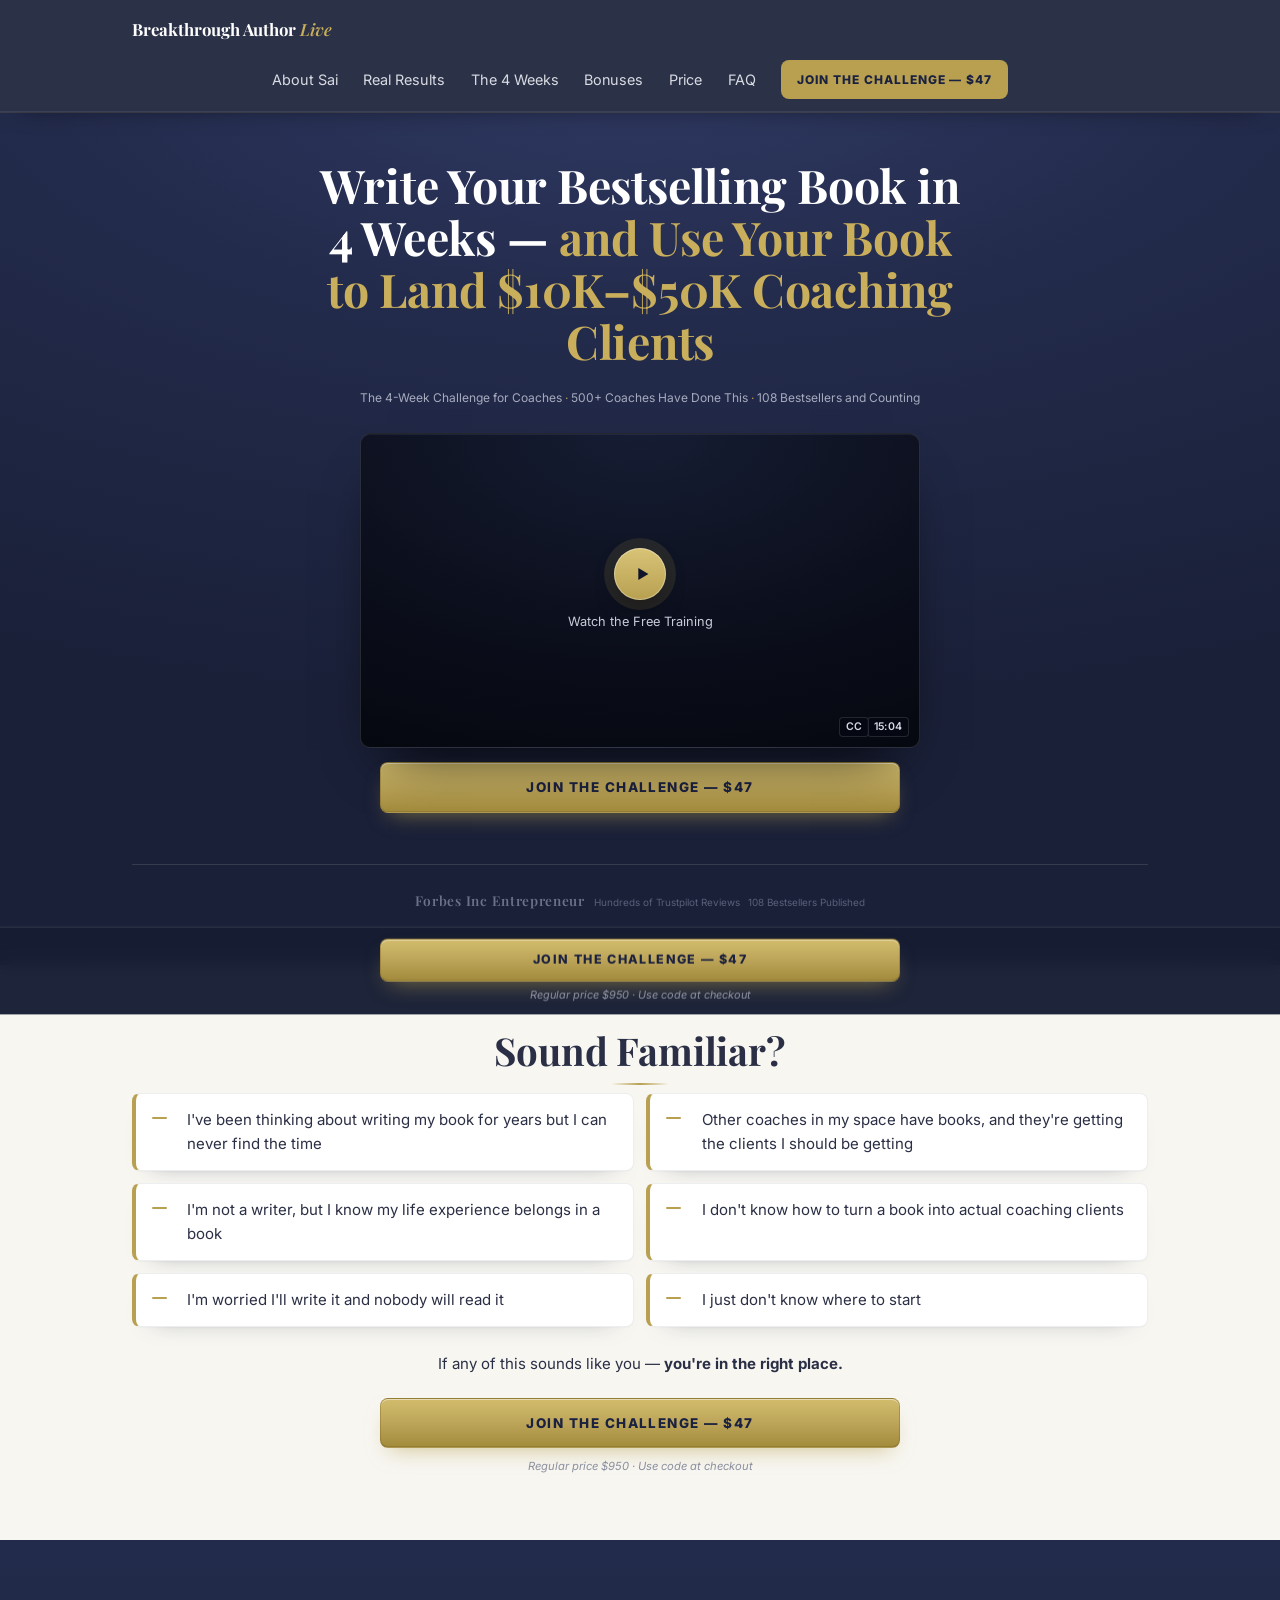
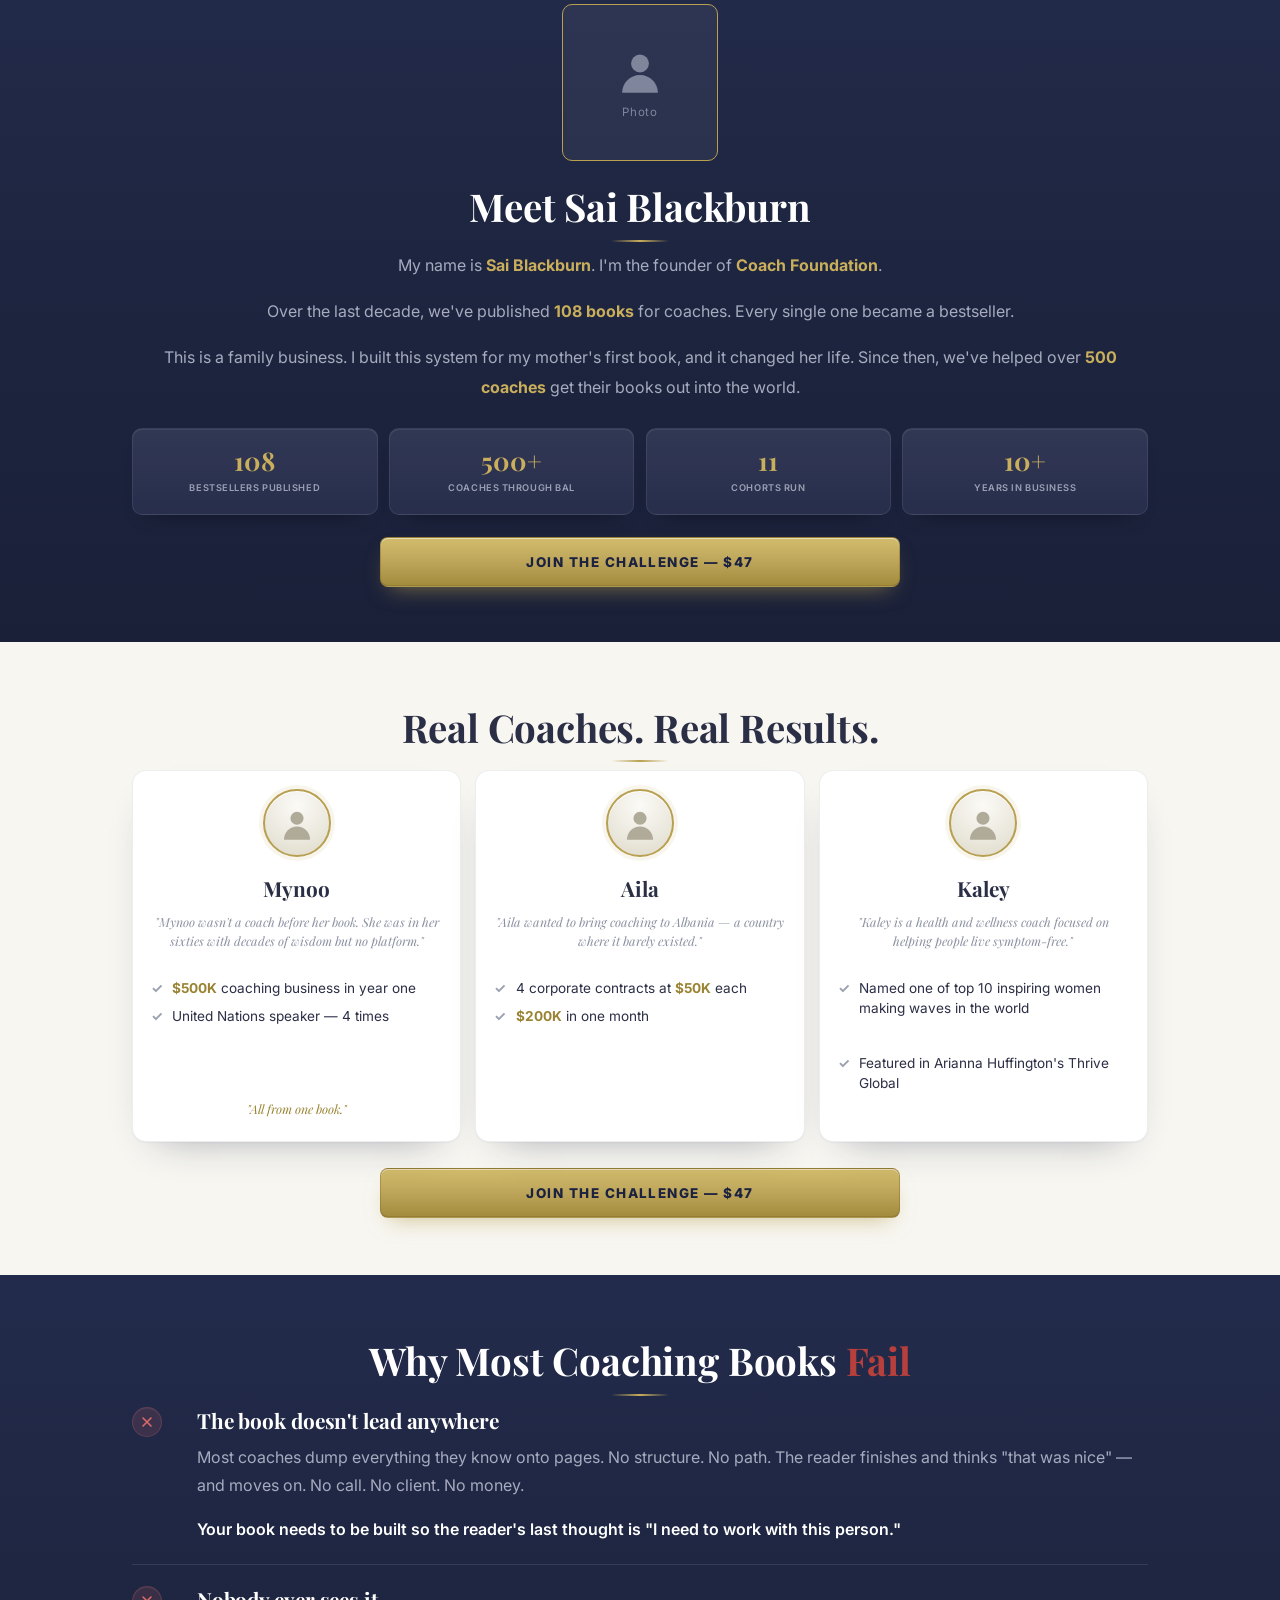
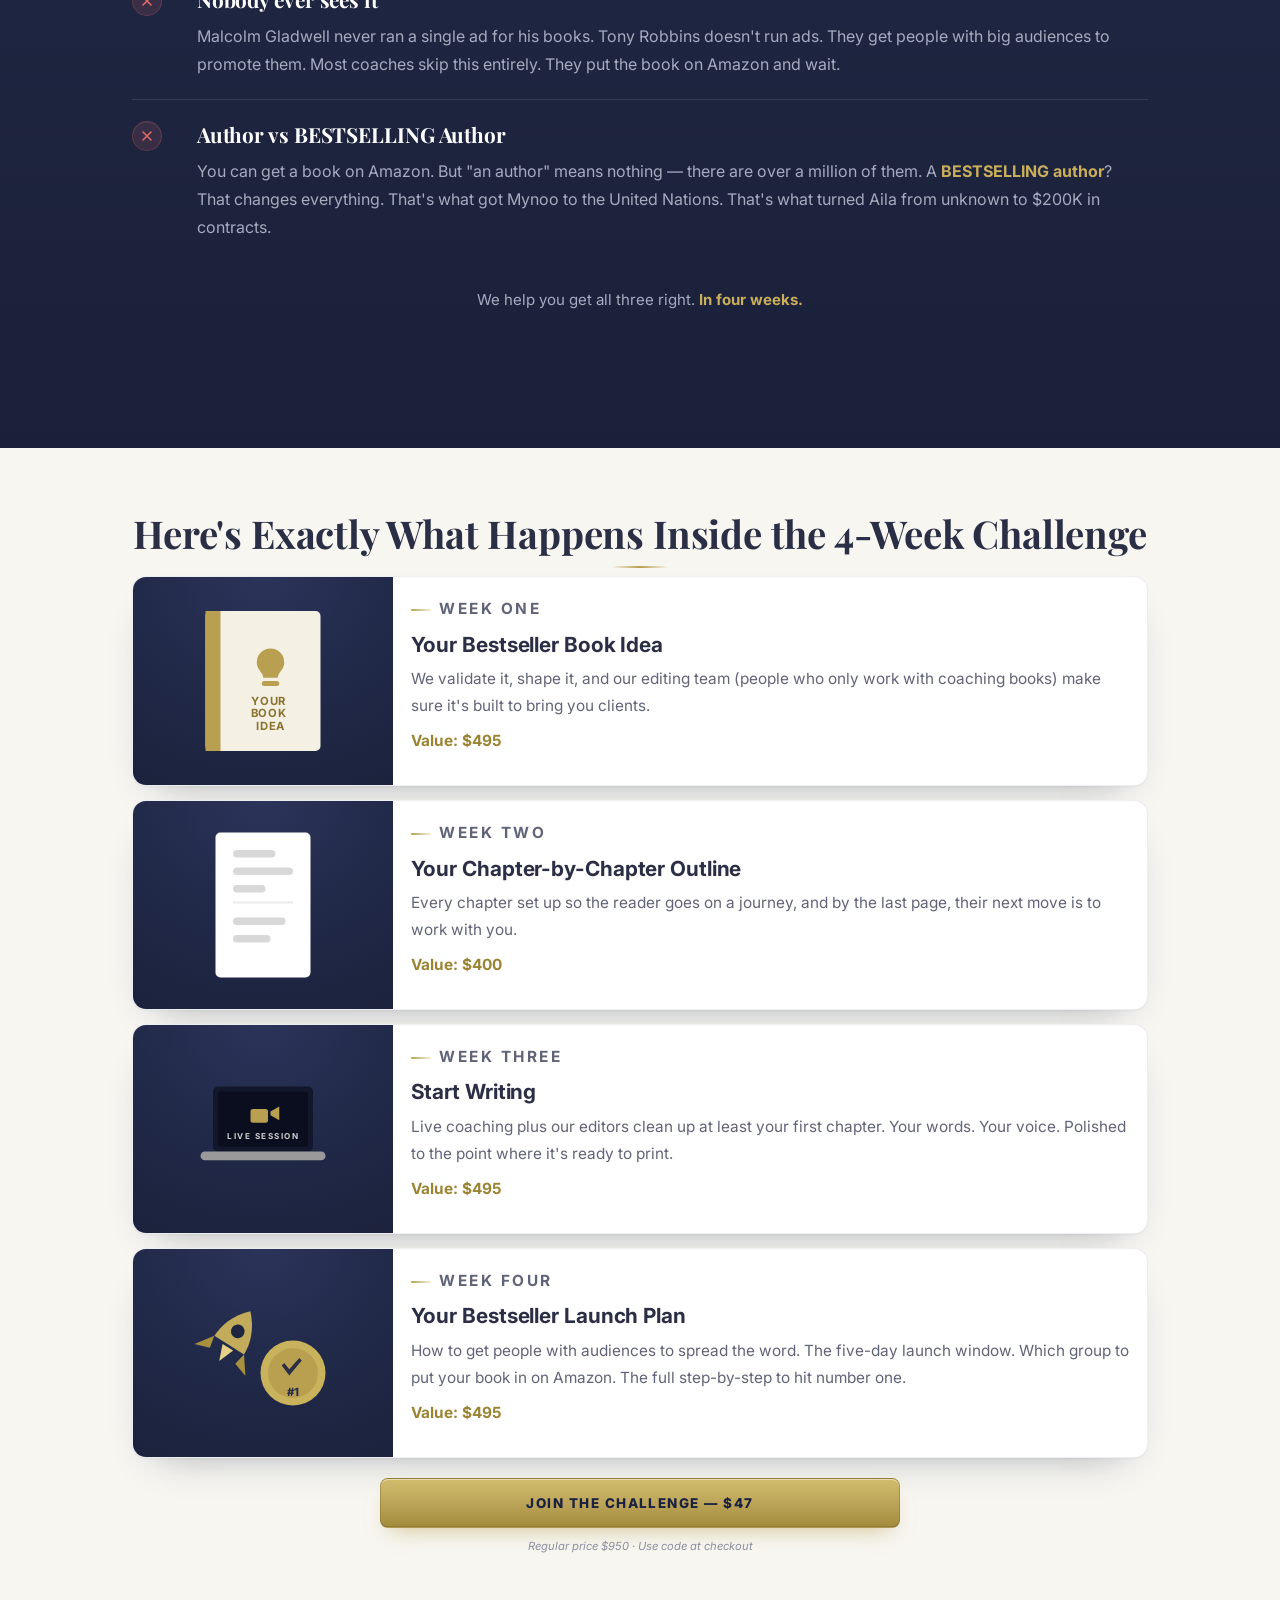
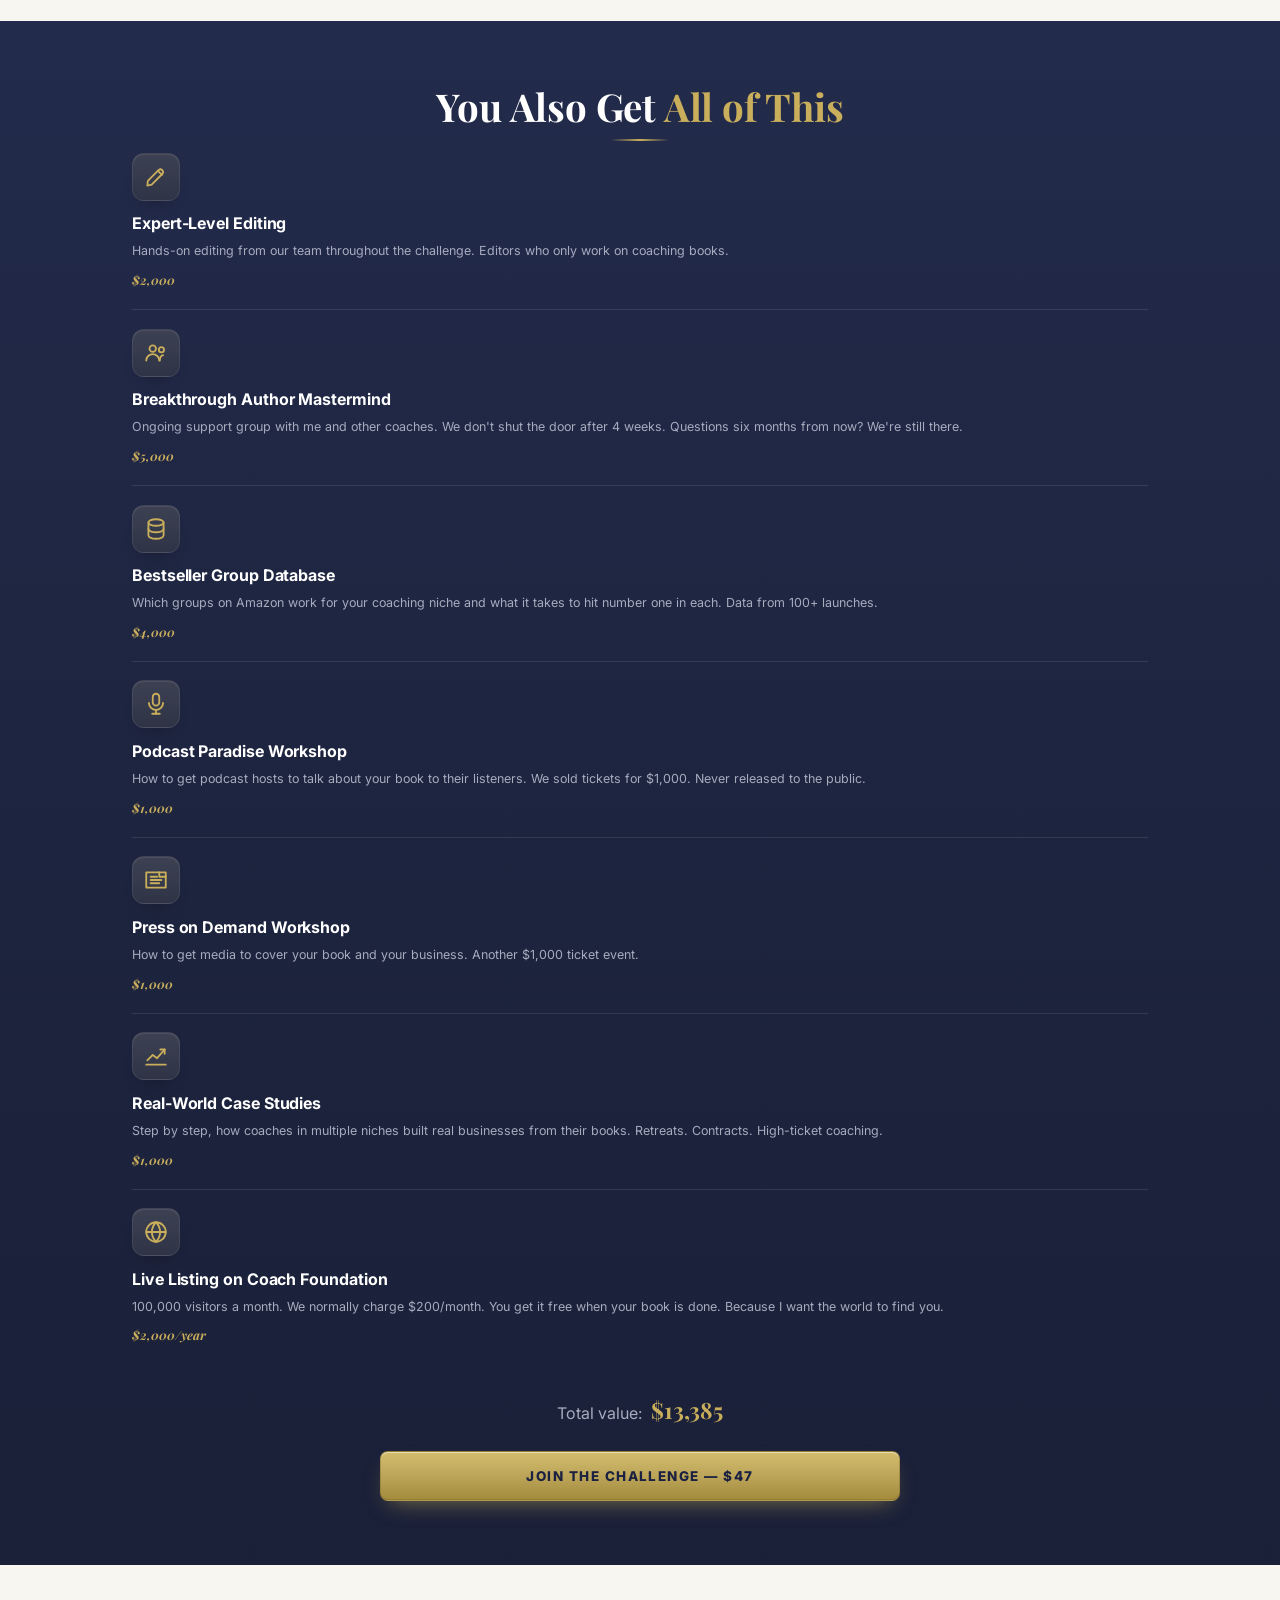
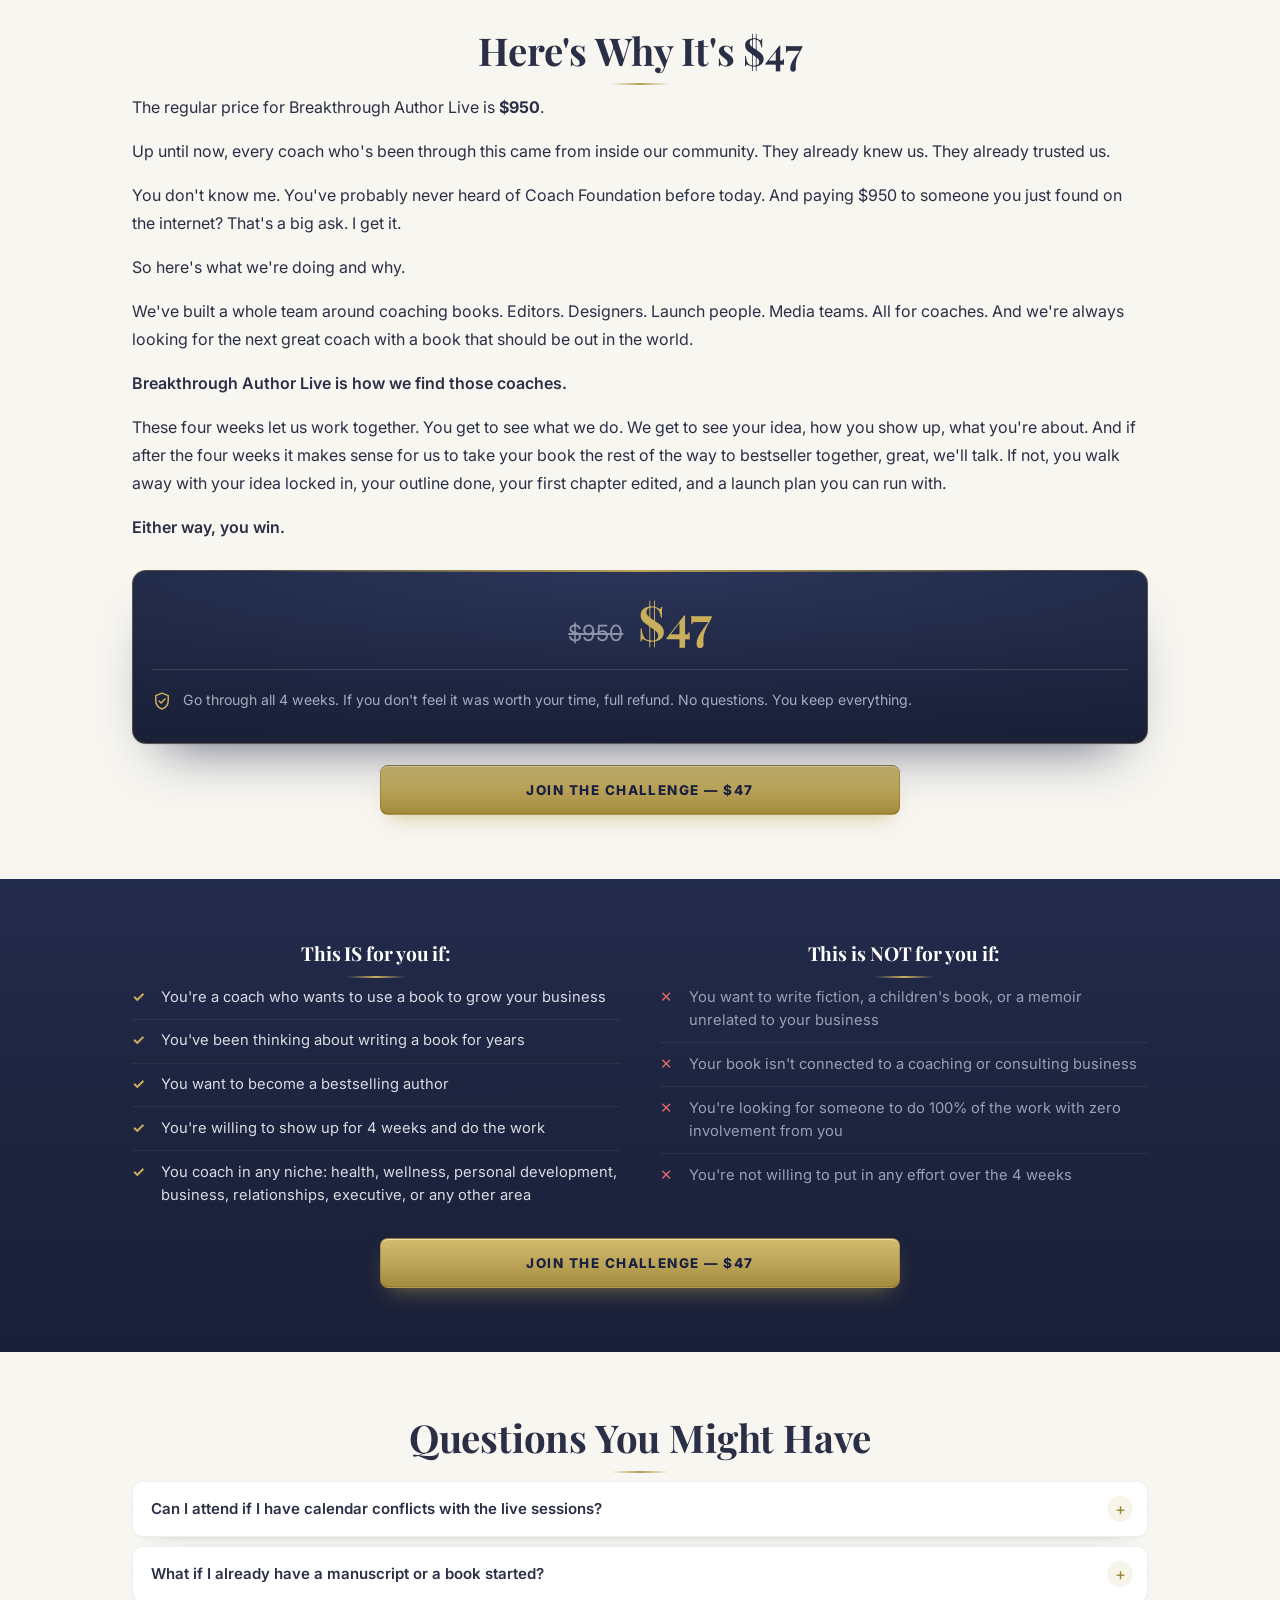
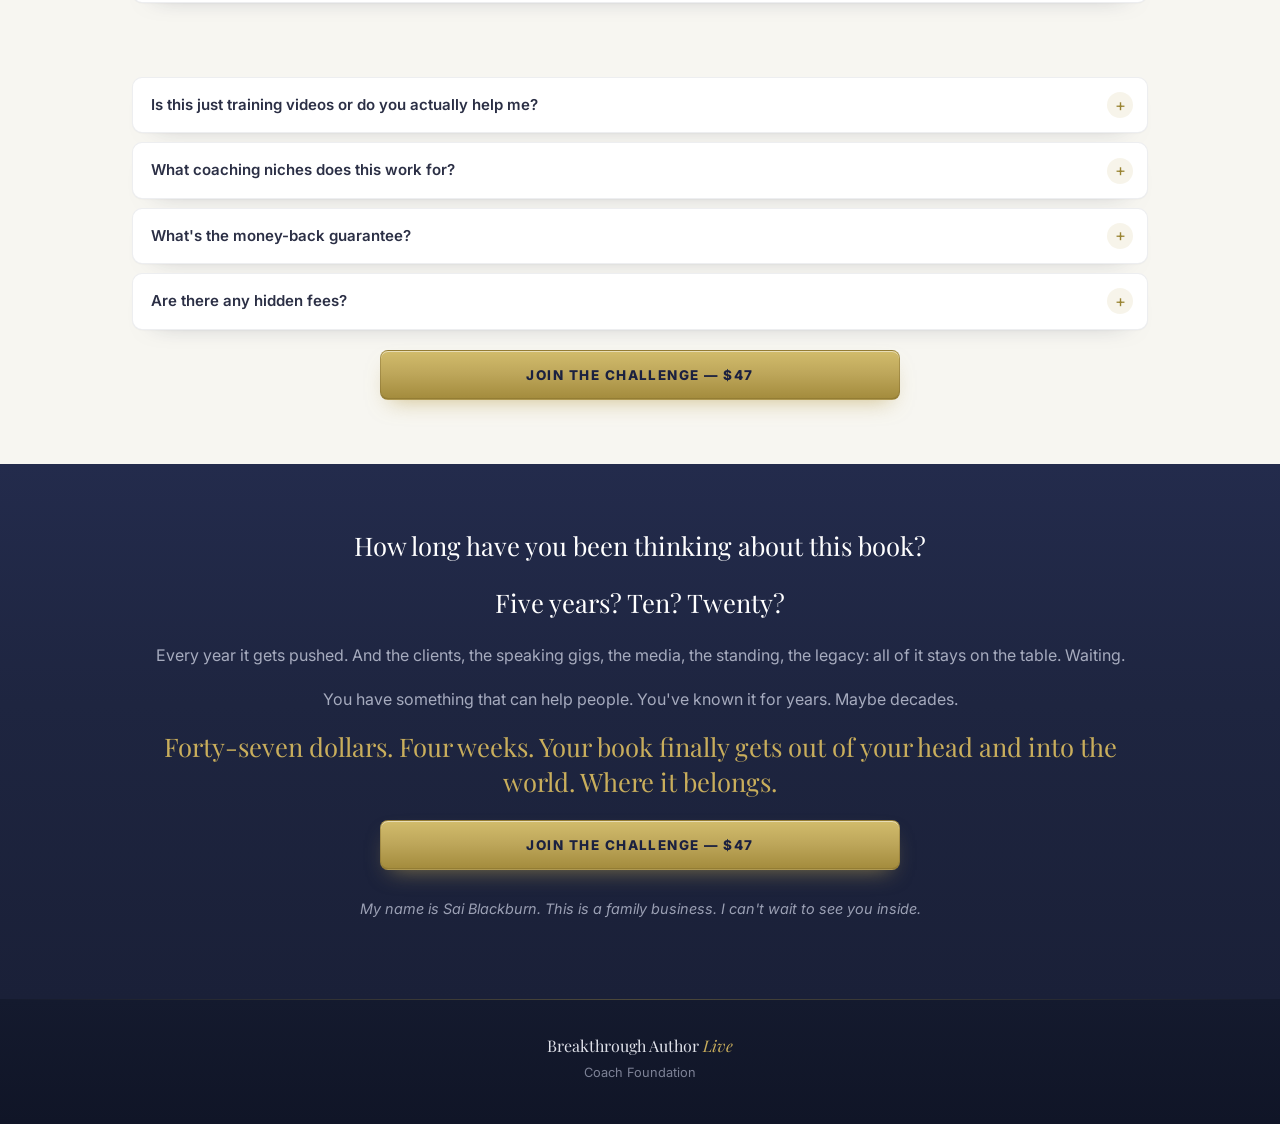
==== commit a1d74c63: "Go back to an earlier version Undo the pink colours. The page is navy and gold again.  Co-Authored-B" ====
--- a/index.html
+++ b/index.html
@@ -36,7 +36,7 @@
 <!-- ============ 1. HERO ============ -->
 <section class="hero">
   <div class="wrap">
-    <h1>Write Your Bestselling Book in 4 Weeks — <span class="accent">and Use Your Book to Land $10K–$50K Coaching Clients</span></h1>
+    <h1>Write Your Bestselling Book in 4 Weeks — <span class="gold">and Use Your Book to Land $10K–$50K Coaching Clients</span></h1>
     <p class="sub">The 4-Week Challenge for Coaches <span class="dot">·</span> 500+ Coaches Have Done This <span class="dot">·</span> 108 Bestsellers and Counting</p>
 
     <!-- Video box. It is a placeholder picture for now.
@@ -94,9 +94,9 @@
     </div>
 
     <h2>Meet Sai Blackburn</h2>
-    <p>My name is <strong class="accent">Sai Blackburn</strong>. I'm the founder of <strong class="accent">Coach Foundation</strong>.</p>
-    <p>Over the last decade, we've published <strong class="accent">108 books</strong> for coaches. Every single one became a bestseller.</p>
-    <p>This is a family business. I built this system for my mother's first book, and it changed her life. Since then, we've helped over <strong class="accent">500 coaches</strong> get their books out into the world.</p>
+    <p>My name is <strong class="gold">Sai Blackburn</strong>. I'm the founder of <strong class="gold">Coach Foundation</strong>.</p>
+    <p>Over the last decade, we've published <strong class="gold">108 books</strong> for coaches. Every single one became a bestseller.</p>
+    <p>This is a family business. I built this system for my mother's first book, and it changed her life. Since then, we've helped over <strong class="gold">500 coaches</strong> get their books out into the world.</p>
 
     <ul class="stats">
       <li><span class="stat-num">108</span><span class="stat-label">Bestsellers Published</span></li>
@@ -125,12 +125,12 @@
         <h3>Mynoo</h3>
         <p class="quote">"Mynoo wasn't a coach before her book. She was in her sixties with decades of wisdom but no platform."</p>
         <ul class="results">
-          <li><strong class="accent">$500K</strong> coaching business in year one</li>
+          <li><strong class="gold">$500K</strong> coaching business in year one</li>
           <li>United Nations speaker — 4 times</li>
-          <li>Retreat prices: <strong class="accent">$5K to $25K</strong></li>
+          <li>Retreat prices: <strong class="gold">$5K to $25K</strong></li>
           <li>3 invitations to Davos this year</li>
         </ul>
-        <p class="quote accent-quote">"All from one book."</p>
+        <p class="quote gold-quote">"All from one book."</p>
       </article>
 
       <article class="card">
@@ -143,8 +143,8 @@
         <h3>Aila</h3>
         <p class="quote">"Aila wanted to bring coaching to Albania — a country where it barely existed."</p>
         <ul class="results">
-          <li>4 corporate contracts at <strong class="accent">$50K</strong> each</li>
-          <li><strong class="accent">$200K</strong> in one month</li>
+          <li>4 corporate contracts at <strong class="gold">$50K</strong> each</li>
+          <li><strong class="gold">$200K</strong> in one month</li>
           <li>Voted second highest rated executive coach in Eastern Europe</li>
         </ul>
       </article>
@@ -202,11 +202,11 @@
       </span>
       <div>
         <h3>Author vs BESTSELLING Author</h3>
-        <p>You can get a book on Amazon. But "an author" means nothing — there are over a million of them. A <strong class="accent">BESTSELLING author</strong>? That changes everything. That's what got Mynoo to the United Nations. That's what turned Aila from unknown to $200K in contracts.</p>
-      </div>
-    </div>
-
-    <p class="closing">We help you get all three right. <strong class="accent">In four weeks.</strong></p>
+        <p>You can get a book on Amazon. But "an author" means nothing — there are over a million of them. A <strong class="gold">BESTSELLING author</strong>? That changes everything. That's what got Mynoo to the United Nations. That's what turned Aila from unknown to $200K in contracts.</p>
+      </div>
+    </div>
+
+    <p class="closing">We help you get all three right. <strong class="gold">In four weeks.</strong></p>
     <a class="btn" href="#join">Join the Challenge — $47</a>
   </div>
 </section>
@@ -219,13 +219,13 @@
     <div class="week">
       <div class="week-art">
         <svg viewBox="0 0 160 120" width="170" height="128" aria-hidden="true">
-          <rect x="34" y="4" width="92" height="112" rx="4" fill="#fff5f9"/>
-          <rect x="34" y="4" width="12" height="112" fill="#e0407a"/>
+          <rect x="34" y="4" width="92" height="112" rx="4" fill="#f4f1e4"/>
+          <rect x="34" y="4" width="12" height="112" fill="#b8a050"/>
           <g transform="translate(6 0)">
-            <path d="M80 34a11 11 0 0 1 11 11c0 4.6-2.8 6.9-4.2 9.2-.7 1.1-.9 2-.9 3.1h-11.8c0-1.1-.2-2-.9-3.1-1.4-2.3-4.2-4.6-4.2-9.2a11 11 0 0 1 11-11z" fill="#e0407a"/>
-            <rect x="73" y="60" width="14" height="4" rx="2" fill="#e0407a"/>
+            <path d="M80 34a11 11 0 0 1 11 11c0 4.6-2.8 6.9-4.2 9.2-.7 1.1-.9 2-.9 3.1h-11.8c0-1.1-.2-2-.9-3.1-1.4-2.3-4.2-4.6-4.2-9.2a11 11 0 0 1 11-11z" fill="#b8a050"/>
+            <rect x="73" y="60" width="14" height="4" rx="2" fill="#b8a050"/>
           </g>
-          <text x="86" y="79" text-anchor="middle" font-family="Inter, sans-serif" font-size="9" font-weight="700" fill="#c02a63" letter-spacing="0.6">
+          <text x="86" y="79" text-anchor="middle" font-family="Inter, sans-serif" font-size="9" font-weight="700" fill="#8a7431" letter-spacing="0.6">
             <tspan x="86" dy="0">YOUR</tspan>
             <tspan x="86" dy="10">BOOK</tspan>
             <tspan x="86" dy="10">IDEA</tspan>
@@ -244,14 +244,14 @@
       <div class="week-art">
         <svg viewBox="0 0 160 120" width="170" height="128" aria-hidden="true">
           <rect x="42" y="2" width="76" height="116" rx="4" fill="#ffffff"/>
-          <g fill="#e2d3da">
+          <g fill="#d8d8d8">
             <rect x="56" y="16" width="34" height="6" rx="3"/>
             <rect x="56" y="30" width="48" height="6" rx="3"/>
             <rect x="56" y="44" width="26" height="6" rx="3"/>
             <rect x="56" y="70" width="42" height="6" rx="3"/>
             <rect x="56" y="84" width="30" height="6" rx="3"/>
           </g>
-          <path d="M56 58h48" stroke="#f0e4ea" stroke-width="1.5"/>
+          <path d="M56 58h48" stroke="#ececec" stroke-width="1.5"/>
         </svg>
       </div>
       <div class="week-body">
@@ -265,12 +265,12 @@
     <div class="week">
       <div class="week-art">
         <svg viewBox="0 0 160 120" width="170" height="128" aria-hidden="true">
-          <rect x="40" y="26" width="80" height="52" rx="4" fill="#240a1e"/>
-          <rect x="44" y="30" width="72" height="44" rx="2" fill="#14030f"/>
-          <rect x="70" y="44" width="14" height="11" rx="2" fill="#e0407a"/>
-          <path d="M86 46l7-4v11l-7-4z" fill="#e0407a"/>
-          <text x="80" y="68" text-anchor="middle" font-family="Inter, sans-serif" font-size="6.5" font-weight="700" fill="#e0d0d8" letter-spacing="1.2">LIVE SESSION</text>
-          <rect x="30" y="78" width="100" height="7" rx="3.5" fill="#a89aa1"/>
+          <rect x="40" y="26" width="80" height="52" rx="4" fill="#12172c"/>
+          <rect x="44" y="30" width="72" height="44" rx="2" fill="#0a0e1e"/>
+          <rect x="70" y="44" width="14" height="11" rx="2" fill="#b8a050"/>
+          <path d="M86 46l7-4v11l-7-4z" fill="#b8a050"/>
+          <text x="80" y="68" text-anchor="middle" font-family="Inter, sans-serif" font-size="6.5" font-weight="700" fill="#cfcfcf" letter-spacing="1.2">LIVE SESSION</text>
+          <rect x="30" y="78" width="100" height="7" rx="3.5" fill="#9a9a9a"/>
         </svg>
       </div>
       <div class="week-body">
@@ -285,16 +285,16 @@
       <div class="week-art">
         <svg viewBox="0 0 160 120" width="170" height="128" aria-hidden="true">
           <g transform="translate(54 52) rotate(32)">
-            <path d="M0 -30c10 10 14 22 14 32H-14c0-10 4-22 14-32z" fill="#e0407a"/>
-            <path d="M-14 2l-10 14 12-4z" fill="#c92f68"/>
-            <path d="M14 2l10 14-12-4z" fill="#c92f68"/>
-            <circle cx="0" cy="-11" r="5.5" fill="#3b1030"/>
-            <path d="M-5 4h10l-5 13z" fill="#f7a8c4"/>
+            <path d="M0 -30c10 10 14 22 14 32H-14c0-10 4-22 14-32z" fill="#c2ab5a"/>
+            <path d="M-14 2l-10 14 12-4z" fill="#a9903f"/>
+            <path d="M14 2l10 14-12-4z" fill="#a9903f"/>
+            <circle cx="0" cy="-11" r="5.5" fill="#1e2540"/>
+            <path d="M-5 4h10l-5 13z" fill="#e6d18a"/>
           </g>
-          <circle cx="104" cy="76" r="26" fill="#f06a9b"/>
-          <circle cx="104" cy="76" r="20" fill="#e0407a"/>
-          <path d="M97 68l4 5 8-9 2 2-10 12-6-8z" fill="#3b1030"/>
-          <text x="104" y="94" text-anchor="middle" font-family="Inter, sans-serif" font-size="9" font-weight="800" fill="#3b1030">#1</text>
+          <circle cx="104" cy="76" r="26" fill="#c9b25c"/>
+          <circle cx="104" cy="76" r="20" fill="#b8a050"/>
+          <path d="M97 68l4 5 8-9 2 2-10 12-6-8z" fill="#2b2f45"/>
+          <text x="104" y="94" text-anchor="middle" font-family="Inter, sans-serif" font-size="9" font-weight="800" fill="#2b2f45">#1</text>
         </svg>
       </div>
       <div class="week-body">
@@ -313,7 +313,7 @@
 <!-- ============ 7. BONUSES ============ -->
 <section class="sec dark" id="bonuses">
   <div class="wrap">
-    <h2>You Also Get <span class="accent">All of This</span></h2>
+    <h2>You Also Get <span class="gold">All of This</span></h2>
 
     <ul class="bonuses">
       <li>
@@ -482,7 +482,7 @@
     <p class="big-line">Five years? Ten? Twenty?</p>
     <p>Every year it gets pushed. And the clients, the speaking gigs, the media, the standing, the legacy: all of it stays on the table. Waiting.</p>
     <p>You have something that can help people. You've known it for years. Maybe decades.</p>
-    <p class="big-line accent">Forty-seven dollars. Four weeks. Your book finally gets out of your head and into the world. Where it belongs.</p>
+    <p class="big-line gold">Forty-seven dollars. Four weeks. Your book finally gets out of your head and into the world. Where it belongs.</p>
     <a class="btn" href="#join">Join the Challenge — $47</a>
     <p class="signature">My name is Sai Blackburn. This is a family business. I can't wait to see you inside.</p>
   </div>
--- a/styles.css
+++ b/styles.css
@@ -1,37 +1,36 @@
 /* =========================================================
    Breakthrough Author Live — landing page styles
-   Sizes and spacing come from brief/landing-page-sample.jpg
-   Colours are the pink theme (plum darks + rose accents + blush lights)
+   Colours, sizes and spacing come from brief/landing-page-sample.jpg
    ========================================================= */
 
 :root {
-  --plum: #3b1030;
-  --plum-deep: #2b0a22;
-  --plum-card: #4b1a3c;
-  --plum-icon: #48203c;
-  --cream: #fdf1f6;
+  --navy: #1e2540;
+  --navy-deep: #171d33;
+  --navy-card: #252c4a;
+  --navy-icon: #2c3144;
+  --cream: #f7f6f1;
   --white: #ffffff;
 
-  --rose: #e0407a;
-  --rose-bright: #f06a9b;
-  --rose-soft: #f7a8c4;
-  --rose-ink: #c02a63;
-
-  --ink: #3b1030;
-  --ink-soft: #6d4257;
-  --muted: #9c7c8c;
-  --dark-text: #f3dde8;
-  --dark-muted: #cfa9bd;
-
-  --red: #d62a4e;
+  --gold: #b8a050;
+  --gold-bright: #c9ae5c;
+  --gold-soft: #d9c583;
+  --gold-ink: #9a8433;
+
+  --ink: #2b2f45;
+  --ink-soft: #5f6478;
+  --muted: #8b8f9e;
+  --dark-text: #d9dbe3;
+  --dark-muted: #a6abbe;
+
+  --red: #b8403c;
 
   --radius: 10px;
   --radius-lg: 14px;
-  --shadow: 0 14px 34px -18px rgba(59,16,48, 0.45);
-  --shadow-card: 0 1px 2px -1px rgba(59,16,48, 0.12), 0 18px 40px -26px rgba(59,16,48, 0.45);
-  --hair-light: rgba(59,16,48, 0.08);
+  --shadow: 0 14px 34px -18px rgba(24, 32, 64, 0.45);
+  --shadow-card: 0 1px 2px -1px rgba(24, 32, 64, 0.12), 0 18px 40px -26px rgba(24, 32, 64, 0.45);
+  --hair-light: rgba(30, 37, 64, 0.08);
   --hair-dark: rgba(255, 255, 255, 0.09);
-  --rose-line: linear-gradient(90deg, rgba(224,64,122, 0), #e0407a 50%, rgba(224,64,122, 0));
+  --gold-line: linear-gradient(90deg, rgba(184, 160, 80, 0), #b8a050 50%, rgba(184, 160, 80, 0));
   --serif: "Playfair Display", Georgia, "Times New Roman", serif;
   --sans: "Inter", system-ui, -apple-system, "Segoe UI", Roboto, sans-serif;
 }
@@ -78,8 +77,8 @@
   padding: 0 2rem;
 }
 
-.accent { color: var(--rose-bright); }
-.light .accent, .sec.light .accent { color: var(--rose-ink); }
+.gold { color: var(--gold-bright); }
+.light .gold, .sec.light .gold { color: var(--gold-ink); }
 .red { color: var(--red); }
 
 /* ---------- buttons ---------- */
@@ -97,22 +96,22 @@
   font-weight: 800;
   letter-spacing: 0.11em;
   text-transform: uppercase;
-  color: #ffffff;
-  background: linear-gradient(180deg, #f57aa8 0%, #e0407a 48%, #c92f68 100%);
-  border: 1px solid rgba(150,30,80, 0.4);
+  color: #1b2140;
+  background: linear-gradient(180deg, #d2bc6c 0%, #bda65a 48%, #a38b3c 100%);
+  border: 1px solid rgba(122, 101, 41, 0.4);
   border-radius: 8px;
-  box-shadow: inset 0 1px 0 rgba(255, 255, 255, 0.5), inset 0 -1px 0 rgba(120,20,60, 0.22),
-    0 10px 22px -10px rgba(224,64,122, 0.65);
+  box-shadow: inset 0 1px 0 rgba(255, 255, 255, 0.5), inset 0 -1px 0 rgba(90, 72, 24, 0.22),
+    0 10px 22px -10px rgba(184, 160, 80, 0.65);
   transition: transform 0.16s ease, box-shadow 0.16s ease, filter 0.16s ease;
 }
 
 .btn:hover {
   filter: brightness(1.04);
-  box-shadow: inset 0 1px 0 rgba(255, 255, 255, 0.55), inset 0 -1px 0 rgba(120,20,60, 0.22),
-    0 16px 30px -10px rgba(224,64,122, 0.85);
-}
-.btn:active { transform: translateY(1px); box-shadow: inset 0 2px 5px rgba(120,20,60, 0.3); }
-.btn:focus-visible { outline: 3px solid var(--rose-soft); outline-offset: 3px; }
+  box-shadow: inset 0 1px 0 rgba(255, 255, 255, 0.55), inset 0 -1px 0 rgba(90, 72, 24, 0.22),
+    0 16px 30px -10px rgba(184, 160, 80, 0.85);
+}
+.btn:active { transform: translateY(1px); box-shadow: inset 0 2px 5px rgba(90, 72, 24, 0.3); }
+.btn:focus-visible { outline: 3px solid var(--gold-soft); outline-offset: 3px; }
 
 .note {
   margin: 0.55rem 0 0;
@@ -127,10 +126,10 @@
   position: sticky;
   top: 0;
   z-index: 60;
-  background: rgba(43,10,34, 0.92);
+  background: rgba(26, 32, 56, 0.92);
   backdrop-filter: blur(10px) saturate(140%);
   border-bottom: 1px solid rgba(255, 255, 255, 0.08);
-  box-shadow: 0 1px 0 rgba(224,64,122, 0.16), 0 10px 30px -22px rgba(0, 0, 0, 0.9);
+  box-shadow: 0 1px 0 rgba(184, 160, 80, 0.16), 0 10px 30px -22px rgba(0, 0, 0, 0.9);
 }
 
 .header-inner {
@@ -148,7 +147,7 @@
   text-decoration: none;
 }
 
-.brand em { font-style: italic; color: var(--rose-bright); font-weight: 600; }
+.brand em { font-style: italic; color: var(--gold-bright); font-weight: 600; }
 
 .burger {
   width: 38px;
@@ -167,7 +166,7 @@
   width: 22px;
   height: 2px;
   border-radius: 2px;
-  background: #f3dde8;
+  background: #e7e9f0;
   transition: transform 0.2s ease, opacity 0.2s ease;
 }
 
@@ -179,7 +178,7 @@
   display: flex;
   flex-direction: column;
   padding: 0.4rem 2rem 1rem;
-  background: var(--plum);
+  background: var(--navy);
   border-bottom: 1px solid rgba(255, 255, 255, 0.08);
 }
 
@@ -202,8 +201,8 @@
   text-align: center;
   border: 0;
   border-radius: 8px;
-  background: var(--rose);
-  color: #ffffff;
+  background: var(--gold);
+  color: #1b2140;
   font-weight: 800;
   letter-spacing: 0.08em;
   text-transform: uppercase;
@@ -214,7 +213,7 @@
 .sec { padding: 2.2rem 0; }
 .sec.light { background: var(--cream); color: var(--ink); }
 .sec.dark {
-  background: linear-gradient(180deg, #451538 0%, #3b1030 45%, #310c28 100%);
+  background: linear-gradient(180deg, #232b4c 0%, #1e2540 45%, #1a2038 100%);
   color: var(--dark-text);
 }
 .sec.dark h2, .sec.dark h3 { color: #fff; }
@@ -228,9 +227,9 @@
   height: 2px;
   margin: 0.72rem auto 0;
   border-radius: 2px;
-  background: var(--rose-line);
-}
-.sec.dark h2::after { background: linear-gradient(90deg, rgba(240,106,155, 0), #f06a9b 50%, rgba(240,106,155, 0)); }
+  background: var(--gold-line);
+}
+.sec.dark h2::after { background: linear-gradient(90deg, rgba(201, 174, 92, 0), #c9ae5c 50%, rgba(201, 174, 92, 0)); }
 .sec.dark p { color: var(--dark-muted); }
 
 .closing {
@@ -249,7 +248,7 @@
 /* ---------- 1. hero ---------- */
 .hero {
   position: relative;
-  background: radial-gradient(115% 78% at 50% -8%, #5c1c48 0%, #451538 42%, #310c28 100%);
+  background: radial-gradient(115% 78% at 50% -8%, #303a63 0%, #232b4c 42%, #1a2038 100%);
   color: #fff;
   padding: 1.1rem 0 1.7rem;
   text-align: center;
@@ -262,11 +261,11 @@
   right: 0;
   bottom: 0;
   height: 1px;
-  background: linear-gradient(90deg, rgba(224,64,122, 0), rgba(224,64,122, 0.45), rgba(224,64,122, 0));
+  background: linear-gradient(90deg, rgba(184, 160, 80, 0), rgba(184, 160, 80, 0.45), rgba(184, 160, 80, 0));
 }
 
 .hero h1 { margin-bottom: 0.4em; }
-.hero h1 .accent { display: inline; }
+.hero h1 .gold { display: inline; }
 
 .hero .sub {
   color: var(--dark-muted);
@@ -276,7 +275,7 @@
   margin: 0 auto 1.5rem;
 }
 
-.hero .sub .dot { color: var(--rose); }
+.hero .sub .dot { color: var(--gold); }
 
 .video {
   position: relative;
@@ -289,7 +288,7 @@
   align-items: center;
   justify-content: center;
   gap: 0.7rem;
-  background: radial-gradient(120% 120% at 50% 0%, #240a1e 0%, #14030f 55%, #0a0108 100%);
+  background: radial-gradient(120% 120% at 50% 0%, #161d33 0%, #0b0e1b 55%, #05070e 100%);
   border: 1px solid rgba(255, 255, 255, 0.12);
   border-radius: var(--radius);
   box-shadow: 0 30px 55px -28px rgba(0, 0, 0, 0.95), inset 0 1px 0 rgba(255, 255, 255, 0.06);
@@ -301,23 +300,23 @@
   display: grid;
   place-items: center;
   border-radius: 50%;
-  color: #ffffff;
-  background: linear-gradient(180deg, #f57aa8 0%, #e0407a 100%);
+  color: #10142a;
+  background: linear-gradient(180deg, #d8c377 0%, #b8a050 100%);
   padding-left: 3px;
-  box-shadow: 0 0 0 1px rgba(255, 255, 255, 0.35) inset, 0 0 0 10px rgba(224,64,122, 0.13),
+  box-shadow: 0 0 0 1px rgba(255, 255, 255, 0.35) inset, 0 0 0 10px rgba(184, 160, 80, 0.13),
     0 10px 24px -8px rgba(0, 0, 0, 0.8);
   transition: transform 0.2s ease, box-shadow 0.2s ease;
 }
 
 .video:hover .video-play {
   transform: scale(1.06);
-  box-shadow: 0 0 0 1px rgba(255, 255, 255, 0.4) inset, 0 0 0 14px rgba(224,64,122, 0.18),
+  box-shadow: 0 0 0 1px rgba(255, 255, 255, 0.4) inset, 0 0 0 14px rgba(184, 160, 80, 0.18),
     0 12px 28px -8px rgba(0, 0, 0, 0.85);
 }
 
 .video-play svg { width: 22px; height: 22px; }
 
-.video-label { color: #e8cbd8; font-size: 0.8rem; }
+.video-label { color: #c9ccd8; font-size: 0.8rem; }
 
 .video-badge,
 .video-cc {
@@ -326,8 +325,8 @@
   font-size: 0.66rem;
   font-weight: 600;
   letter-spacing: 0.04em;
-  color: #f0d8e4;
-  background: rgba(20,4,16, 0.72);
+  color: #d7dae4;
+  background: rgba(6, 9, 18, 0.72);
   border: 1px solid rgba(255, 255, 255, 0.12);
   border-radius: 4px;
   padding: 0.12rem 0.36rem;
@@ -354,11 +353,11 @@
   font-family: var(--serif);
   font-size: 0.85rem;
   font-weight: 600;
-  color: #a97e93;
+  color: #6b7388;
   letter-spacing: 0.05em;
 }
 
-.trust-note { font-size: 0.62rem; color: #8e6b7d; }
+.trust-note { font-size: 0.62rem; color: #59607a; }
 
 /* ---------- 2. sound familiar ---------- */
 .checklist { list-style: none; margin: 0; padding: 0; display: grid; gap: 0.8rem; }
@@ -367,10 +366,10 @@
   position: relative;
   background: var(--white);
   border: 1px solid var(--hair-light);
-  border-left: 4px solid var(--rose);
+  border-left: 4px solid var(--gold);
   border-radius: 8px;
   padding: 0.85rem 1rem 0.85rem 3rem;
-  box-shadow: 0 1px 2px -1px rgba(59,16,48, 0.08), 0 12px 24px -22px rgba(59,16,48, 0.55);
+  box-shadow: 0 1px 2px -1px rgba(24, 32, 64, 0.08), 0 12px 24px -22px rgba(24, 32, 64, 0.55);
   font-size: 0.94rem;
   line-height: 1.6;
   transition: transform 0.16s ease, box-shadow 0.16s ease;
@@ -378,7 +377,7 @@
 
 .checklist li:hover {
   transform: translateX(2px);
-  box-shadow: 0 1px 2px -1px rgba(59,16,48, 0.1), 0 16px 28px -20px rgba(59,16,48, 0.6);
+  box-shadow: 0 1px 2px -1px rgba(24, 32, 64, 0.1), 0 16px 28px -20px rgba(24, 32, 64, 0.6);
 }
 
 .checklist li::before {
@@ -389,7 +388,7 @@
   width: 15px;
   height: 2px;
   border-radius: 2px;
-  background: var(--rose);
+  background: var(--gold);
 }
 
 /* ---------- 3. about ---------- */
@@ -402,9 +401,9 @@
   align-items: center;
   justify-content: center;
   gap: 0.4rem;
-  color: #a97e93;
+  color: #7f869c;
   background: rgba(255, 255, 255, 0.05);
-  border: 1.5px solid var(--rose);
+  border: 1.5px solid var(--gold);
   border-radius: 10px;
 }
 
@@ -412,7 +411,7 @@
 .photo-frame span { font-size: 0.72rem; letter-spacing: 0.06em; }
 
 .sec.dark p { text-align: center; }
-.sec.dark p strong.accent { color: var(--rose-bright); }
+.sec.dark p strong.gold { color: var(--gold-bright); }
 
 #about p { line-height: 1.88; }
 #about { padding-bottom: 3.4rem; }
@@ -428,7 +427,7 @@
 
 .stats li {
   background: linear-gradient(180deg, rgba(255, 255, 255, 0.055) 0%, rgba(255, 255, 255, 0.012) 100%),
-    var(--plum-card);
+    var(--navy-card);
   border: 1px solid rgba(255, 255, 255, 0.08);
   border-radius: var(--radius);
   padding: 1.1rem 0.5rem;
@@ -441,7 +440,7 @@
   font-family: var(--serif);
   font-size: 1.6rem;
   font-weight: 700;
-  color: var(--rose-bright);
+  color: var(--gold-bright);
   line-height: 1.1;
 }
 
@@ -452,7 +451,7 @@
   font-weight: 600;
   letter-spacing: 0.06em;
   text-transform: uppercase;
-  color: #cfa9bd;
+  color: #9ba0b4;
 }
 
 /* ---------- 4. case studies ---------- */
@@ -477,10 +476,10 @@
   display: grid;
   place-items: center;
   border-radius: 50%;
-  color: #c49aae;
-  background: radial-gradient(circle at 50% 22%, #fff5f9 0%, #f6dde8 62%, #eccddb 100%);
-  border: 2px solid var(--rose);
-  box-shadow: 0 0 0 4px rgba(224,64,122, 0.1), inset 0 1px 0 #fff;
+  color: #b0aa99;
+  background: radial-gradient(circle at 50% 22%, #fbfaf6 0%, #eae7dc 62%, #ded9c9 100%);
+  border: 2px solid var(--gold);
+  box-shadow: 0 0 0 4px rgba(184, 160, 80, 0.1), inset 0 1px 0 #fff;
 }
 
 .avatar svg { width: 38px; height: 38px; }
@@ -490,12 +489,12 @@
 .quote {
   font-family: var(--serif);
   font-style: italic;
-  color: #8a6478;
+  color: #8a90a0;
   font-size: 0.78rem;
   line-height: 1.55;
 }
 
-.accent-quote { color: var(--rose-ink); margin-bottom: 0; margin-top: auto; padding-top: 1.1rem; }
+.gold-quote { color: var(--gold-ink); margin-bottom: 0; margin-top: auto; padding-top: 1.1rem; }
 
 .results { list-style: none; margin: 1rem 0 0; padding: 0; text-align: left; display: grid; gap: 0.5rem; }
 
@@ -512,12 +511,12 @@
   position: absolute;
   left: 0;
   top: 0;
-  color: #9c7c8c;
+  color: #9aa0b0;
   font-weight: 700;
   line-height: 1.45;
 }
 
-.results .accent { color: var(--rose-ink); }
+.results .gold { color: var(--gold-ink); }
 
 /* ---------- 5. why books fail ---------- */
 .fail-block {
@@ -537,9 +536,9 @@
   display: grid;
   place-items: center;
   border-radius: 50%;
-  color: #ff7d92;
-  background: rgba(255,125,146, 0.14);
-  border: 1px solid rgba(255,125,146, 0.22);
+  color: #e06a6a;
+  background: rgba(224, 106, 106, 0.14);
+  border: 1px solid rgba(224, 106, 106, 0.22);
   box-shadow: inset 0 1px 0 rgba(255, 255, 255, 0.06);
 }
 
@@ -561,7 +560,7 @@
   display: grid;
   place-items: center;
   padding: 0.6rem;
-  background: radial-gradient(120% 130% at 50% 0%, #54204a 0%, #451538 45%, #310c28 100%);
+  background: radial-gradient(120% 130% at 50% 0%, #2b3459 0%, #212949 45%, #1a2038 100%);
 }
 
 .week-art svg { width: 200px; height: 150px; }
@@ -577,7 +576,7 @@
   font-weight: 700;
   letter-spacing: 0.16em;
   text-transform: uppercase;
-  color: var(--rose-ink);
+  color: var(--gold-ink);
 }
 
 .week-label::before {
@@ -586,13 +585,13 @@
   width: 20px;
   height: 2px;
   border-radius: 2px;
-  background: linear-gradient(90deg, var(--rose), rgba(224,64,122, 0.15));
+  background: linear-gradient(90deg, var(--gold), rgba(184, 160, 80, 0.15));
 }
 
 .week-body h3 { font-family: var(--sans); color: var(--ink); margin-bottom: 0.4em; }
 .week-body p { font-size: 0.96rem; color: var(--ink-soft); margin-bottom: 0.55em; }
 
-.value { color: var(--rose-ink) !important; font-weight: 700; margin-bottom: 0 !important; }
+.value { color: var(--gold-ink) !important; font-weight: 700; margin-bottom: 0 !important; }
 
 /* ---------- 7. bonuses ---------- */
 .bonuses { list-style: none; margin: 0; padding: 0; }
@@ -612,9 +611,9 @@
   height: 48px;
   margin-bottom: 0.8rem;
   border-radius: 12px;
-  color: var(--rose-bright);
+  color: var(--gold-bright);
   background: linear-gradient(180deg, rgba(255, 255, 255, 0.08) 0%, rgba(255, 255, 255, 0.01) 100%),
-    var(--plum-icon);
+    var(--navy-icon);
   border: 1px solid rgba(255, 255, 255, 0.08);
   box-shadow: inset 0 1px 0 rgba(255, 255, 255, 0.08), 0 10px 20px -16px rgba(0, 0, 0, 0.9);
 }
@@ -628,7 +627,7 @@
   font-family: var(--serif);
   font-style: italic;
   font-size: 0.95rem;
-  color: var(--rose-bright) !important;
+  color: var(--gold-bright) !important;
 }
 
 .total {
@@ -641,7 +640,7 @@
 .total strong {
   font-family: var(--serif);
   font-size: 1.4rem;
-  color: var(--rose-bright);
+  color: var(--gold-bright);
   margin-left: 0.3rem;
 }
 
@@ -654,11 +653,11 @@
   margin: 1.8rem 0 0;
   padding: 1.6rem 1.2rem;
   border-radius: var(--radius-lg);
-  background: radial-gradient(120% 100% at 50% 0%, #54204a 0%, #421336 55%, #310c28 100%);
-  border: 1px solid rgba(224,64,122, 0.35);
+  background: radial-gradient(120% 100% at 50% 0%, #2c3559 0%, #202845 55%, #1a2038 100%);
+  border: 1px solid rgba(184, 160, 80, 0.35);
   color: var(--dark-text);
   text-align: center;
-  box-shadow: 0 1px 2px -1px rgba(59,16,48, 0.2), 0 30px 55px -30px rgba(59,16,48, 0.7);
+  box-shadow: 0 1px 2px -1px rgba(24, 32, 64, 0.2), 0 30px 55px -30px rgba(24, 32, 64, 0.7);
 }
 
 .price-card::before {
@@ -669,14 +668,14 @@
   right: 12%;
   height: 2px;
   border-radius: 2px;
-  background: var(--rose-line);
+  background: var(--gold-line);
 }
 
 .price { margin: 0 0 1.1rem; display: flex; align-items: baseline; justify-content: center; gap: 0.9rem; }
 
 .price-old {
   font-size: 1.4rem;
-  color: #b48fa2;
+  color: #8d93a8;
   text-decoration: line-through;
   text-decoration-thickness: 2px;
 }
@@ -685,7 +684,7 @@
   font-family: var(--serif);
   font-size: 3rem;
   font-weight: 700;
-  color: var(--rose-bright);
+  color: var(--gold-bright);
   line-height: 1;
 }
 
@@ -702,7 +701,7 @@
   color: var(--dark-muted);
 }
 
-.g-icon { flex: 0 0 auto; color: var(--rose-bright); margin-top: 3px; }
+.g-icon { flex: 0 0 auto; color: var(--gold-bright); margin-top: 3px; }
 
 /* ---------- 9. for you / not for you ---------- */
 .fit-grid { display: grid; gap: 1.9rem; margin-bottom: 0.3rem; }
@@ -730,10 +729,10 @@
   line-height: 1.6;
 }
 
-.fit-list.yes li::before { content: "\2713"; color: var(--rose-bright); }
-.fit-list.no li::before { content: "\2715"; color: #ff7d92; }
-
-.fit-list.no li { color: #cfa9bd; }
+.fit-list.yes li::before { content: "\2713"; color: var(--gold-bright); }
+.fit-list.no li::before { content: "\2715"; color: #e06a6a; }
+
+.fit-list.no li { color: #9aa0b4; }
 
 /* ---------- 10. faq ---------- */
 .faq {
@@ -741,13 +740,13 @@
   border: 1px solid var(--hair-light);
   border-radius: var(--radius);
   margin-bottom: 0.55rem;
-  box-shadow: 0 1px 2px -1px rgba(59,16,48, 0.08), 0 12px 26px -24px rgba(59,16,48, 0.6);
+  box-shadow: 0 1px 2px -1px rgba(24, 32, 64, 0.08), 0 12px 26px -24px rgba(24, 32, 64, 0.6);
   overflow: hidden;
   transition: border-color 0.16s ease, box-shadow 0.16s ease;
 }
 
-.faq:hover { border-color: rgba(224,64,122, 0.5); }
-.faq[open] { border-color: rgba(224,64,122, 0.6); box-shadow: 0 14px 30px -24px rgba(59,16,48, 0.7); }
+.faq:hover { border-color: rgba(184, 160, 80, 0.5); }
+.faq[open] { border-color: rgba(184, 160, 80, 0.6); box-shadow: 0 14px 30px -24px rgba(24, 32, 64, 0.7); }
 
 .faq summary {
   cursor: pointer;
@@ -776,13 +775,13 @@
   font-size: 1.05rem;
   font-weight: 400;
   line-height: 1;
-  color: var(--rose-ink);
-  background: rgba(224,64,122, 0.12);
+  color: var(--gold-ink);
+  background: rgba(184, 160, 80, 0.12);
   transition: transform 0.2s ease, background 0.2s ease;
 }
 
-.faq summary:hover::after { background: rgba(224,64,122, 0.22); }
-.faq[open] summary::after { content: "−"; background: rgba(224,64,122, 0.2); }
+.faq summary:hover::after { background: rgba(184, 160, 80, 0.22); }
+.faq[open] summary::after { content: "−"; background: rgba(184, 160, 80, 0.2); }
 
 .faq p {
   margin: 0;
@@ -803,20 +802,20 @@
   margin-bottom: 0.85em;
 }
 
-.big-line.accent { color: var(--rose-bright) !important; }
+.big-line.gold { color: var(--gold-bright) !important; }
 
 .signature {
   margin-top: 1.6rem;
   font-style: italic;
-  color: #cfa9bd !important;
+  color: #9ba0b4 !important;
   font-size: 0.9rem;
 }
 
 /* ---------- footer ---------- */
 .site-footer {
   position: relative;
-  background: linear-gradient(180deg, #240720 0%, #1c0518 100%);
-  color: #a97e93;
+  background: linear-gradient(180deg, #141a2e 0%, #101527 100%);
+  color: #7d8296;
   padding: 1.9rem 0 2.3rem;
   text-align: center;
   font-size: 0.8rem;
@@ -829,7 +828,7 @@
   left: 0;
   right: 0;
   height: 1px;
-  background: linear-gradient(90deg, rgba(224,64,122, 0), rgba(224,64,122, 0.35), rgba(224,64,122, 0));
+  background: linear-gradient(90deg, rgba(184, 160, 80, 0), rgba(184, 160, 80, 0.35), rgba(184, 160, 80, 0));
 }
 
 .site-footer p { margin: 0.15rem 0; }
@@ -837,10 +836,10 @@
 .brand-footer {
   font-family: var(--serif);
   font-size: 1rem;
-  color: #f3dde8;
-}
-
-.brand-footer em { font-style: italic; color: var(--rose-bright); }
+  color: #dfe1e9;
+}
+
+.brand-footer em { font-style: italic; color: var(--gold-bright); }
 
 /* ---------- sticky bottom button ---------- */
 .sticky-cta {
@@ -850,7 +849,7 @@
   bottom: 0;
   z-index: 70;
   padding: 0.6rem 1rem 0.5rem;
-  background: rgba(43,10,34, 0.97);
+  background: rgba(23, 29, 51, 0.97);
   backdrop-filter: blur(8px);
   border-top: 1px solid rgba(255, 255, 255, 0.12);
   transform: translateY(130%);
@@ -860,7 +859,7 @@
 .sticky-cta.is-visible { transform: translateY(0); }
 
 .sticky-cta .btn { margin-top: 0; padding: 0.8rem 1rem; font-size: 0.78rem; }
-.sticky-cta .note { margin-top: 0.3rem; font-size: 0.68rem; color: #b48fa2; }
+.sticky-cta .note { margin-top: 0.3rem; font-size: 0.68rem; color: #8e93a6; }
 
 /* ---------- reveal on scroll ---------- */
 .reveal { opacity: 0; transform: translateY(16px); transition: opacity 0.55s ease, transform 0.55s ease; }
@@ -901,7 +900,7 @@
     bottom: -6px;
     height: 1.5px;
     border-radius: 2px;
-    background: var(--rose);
+    background: var(--gold);
     transform: scaleX(0);
     transition: transform 0.2s ease;
   }
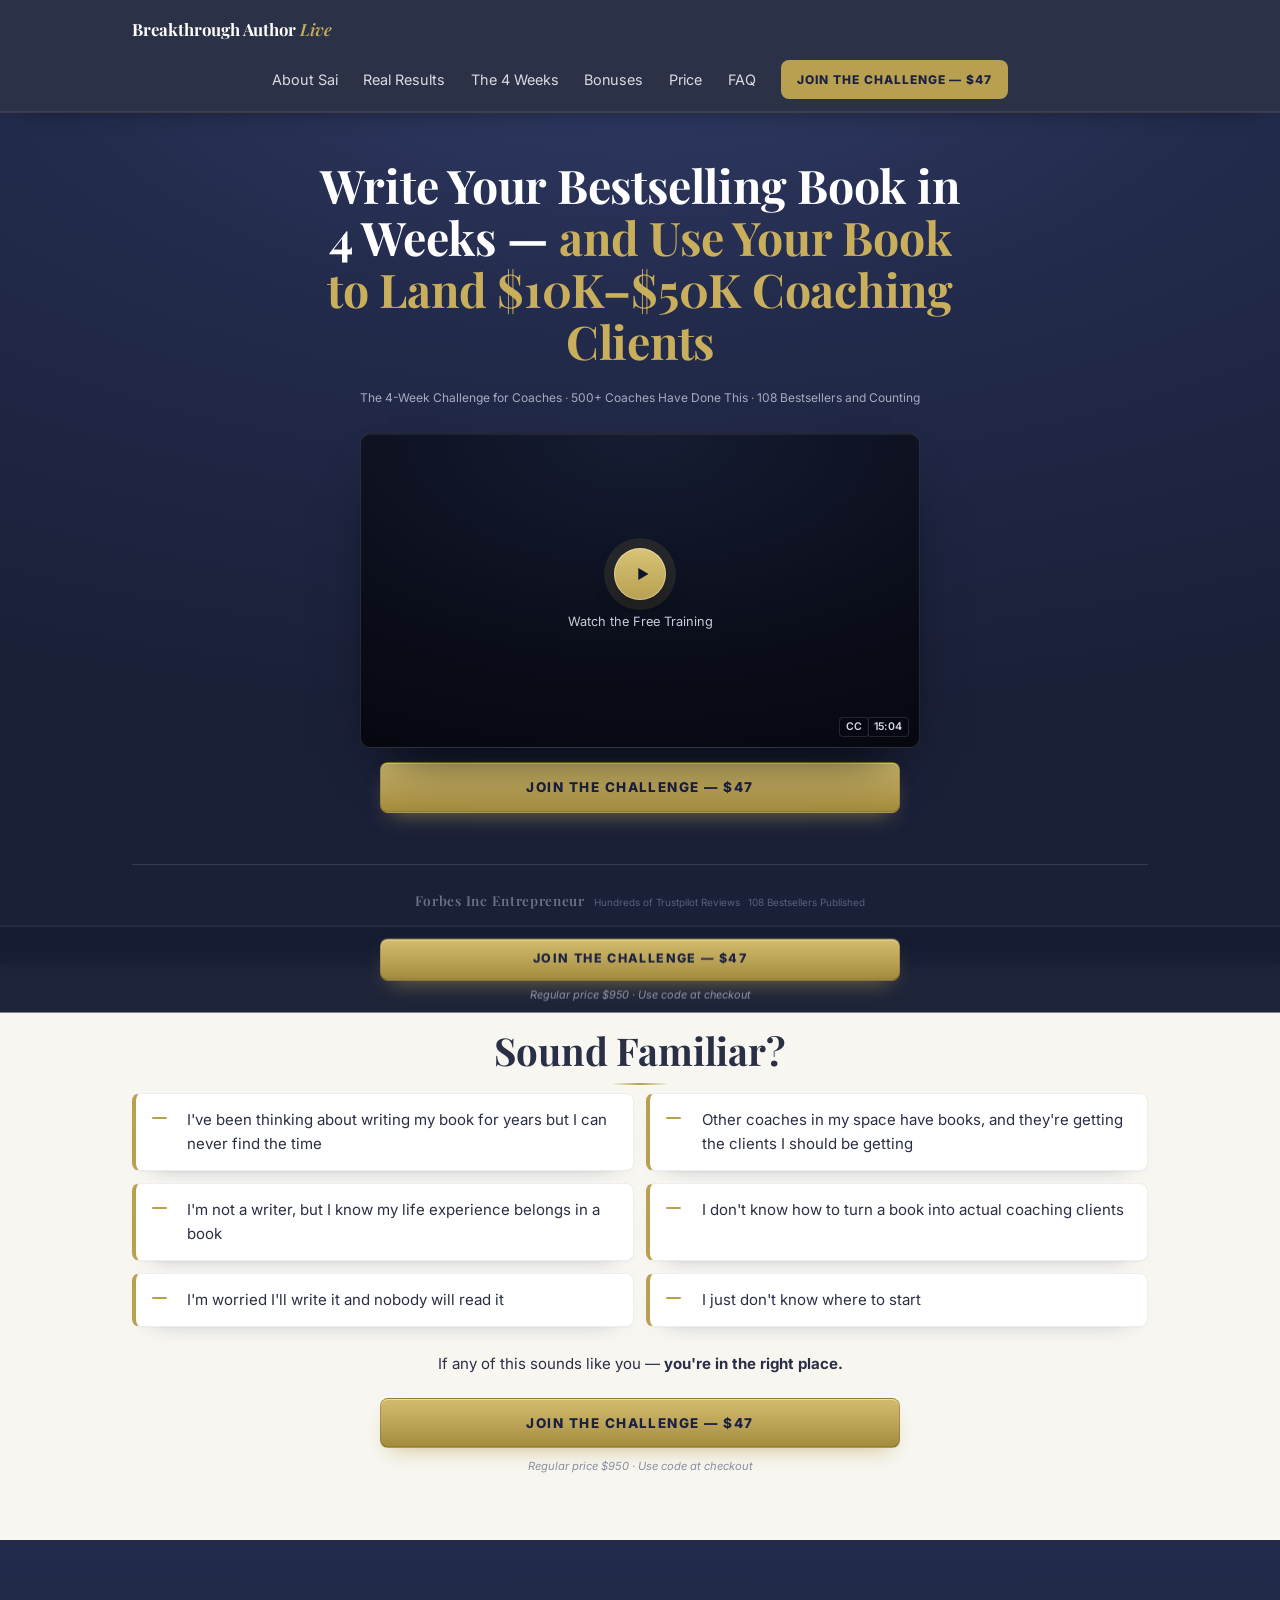
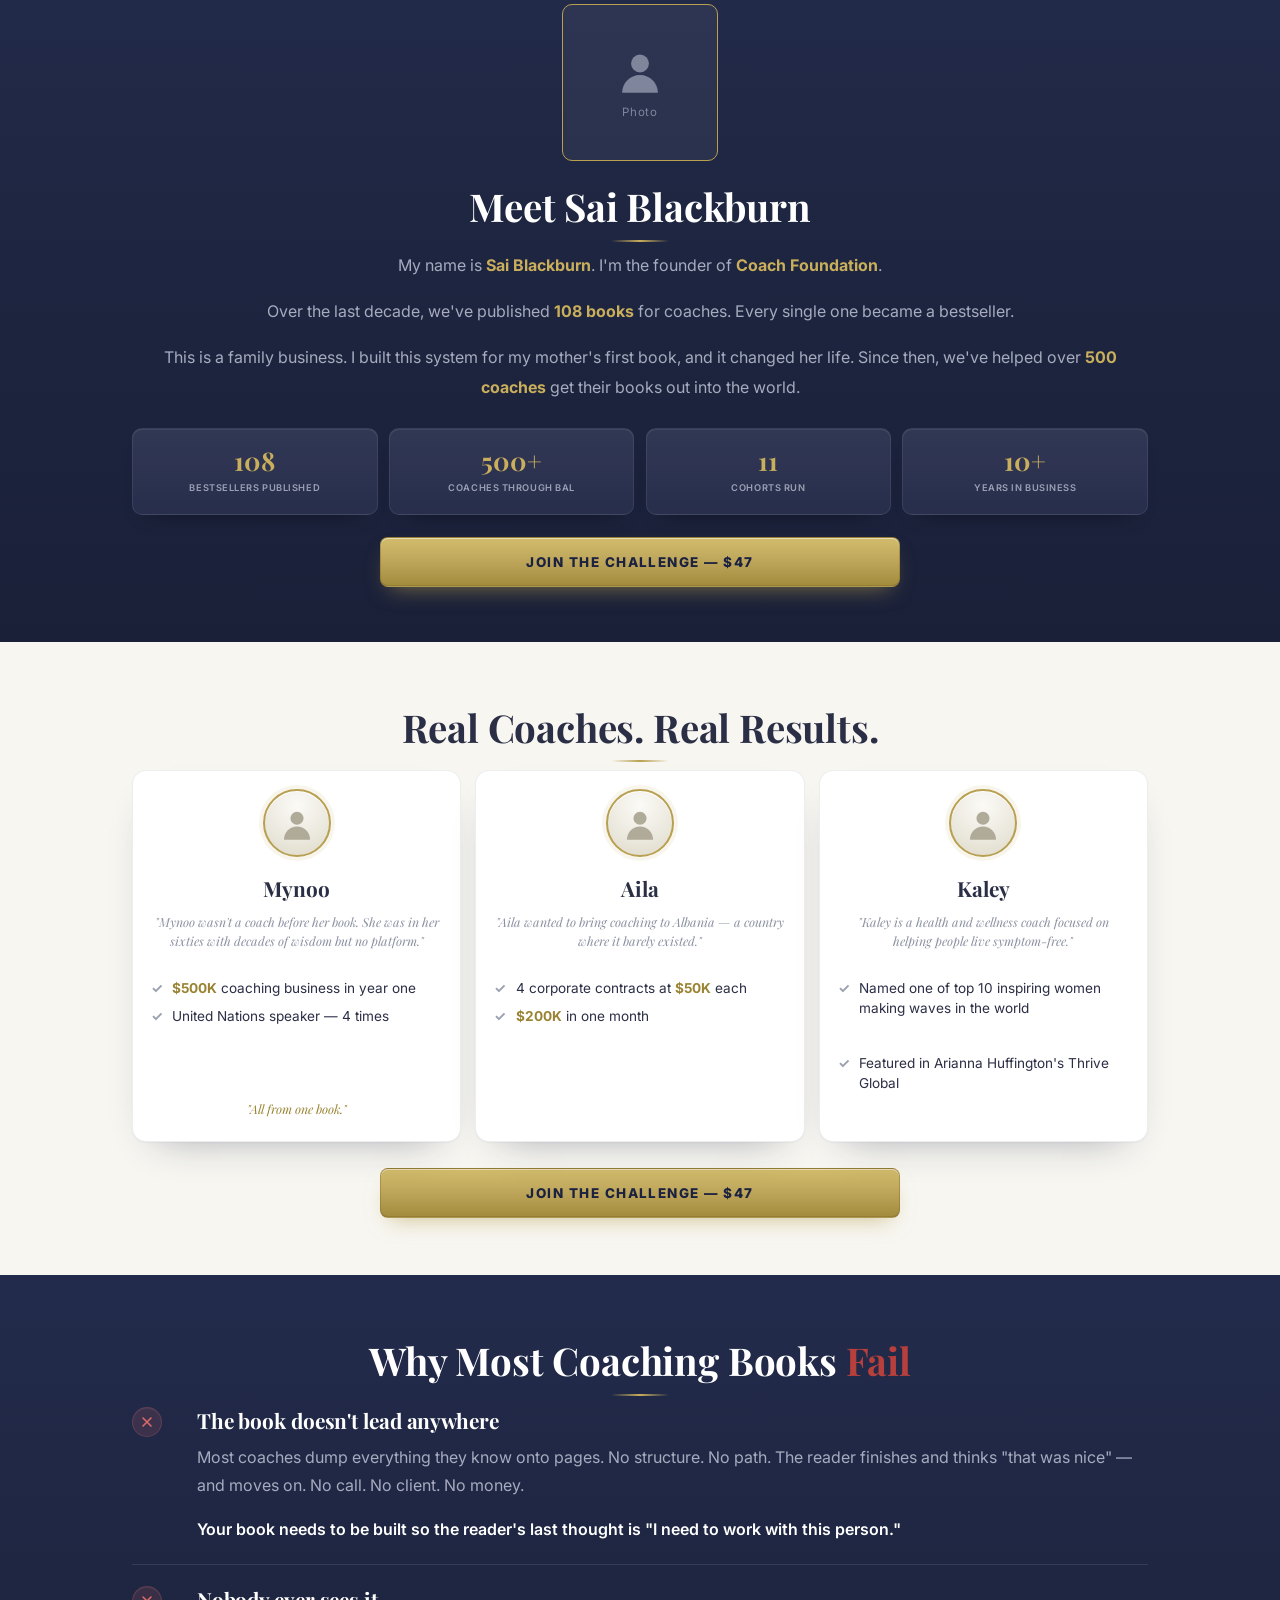
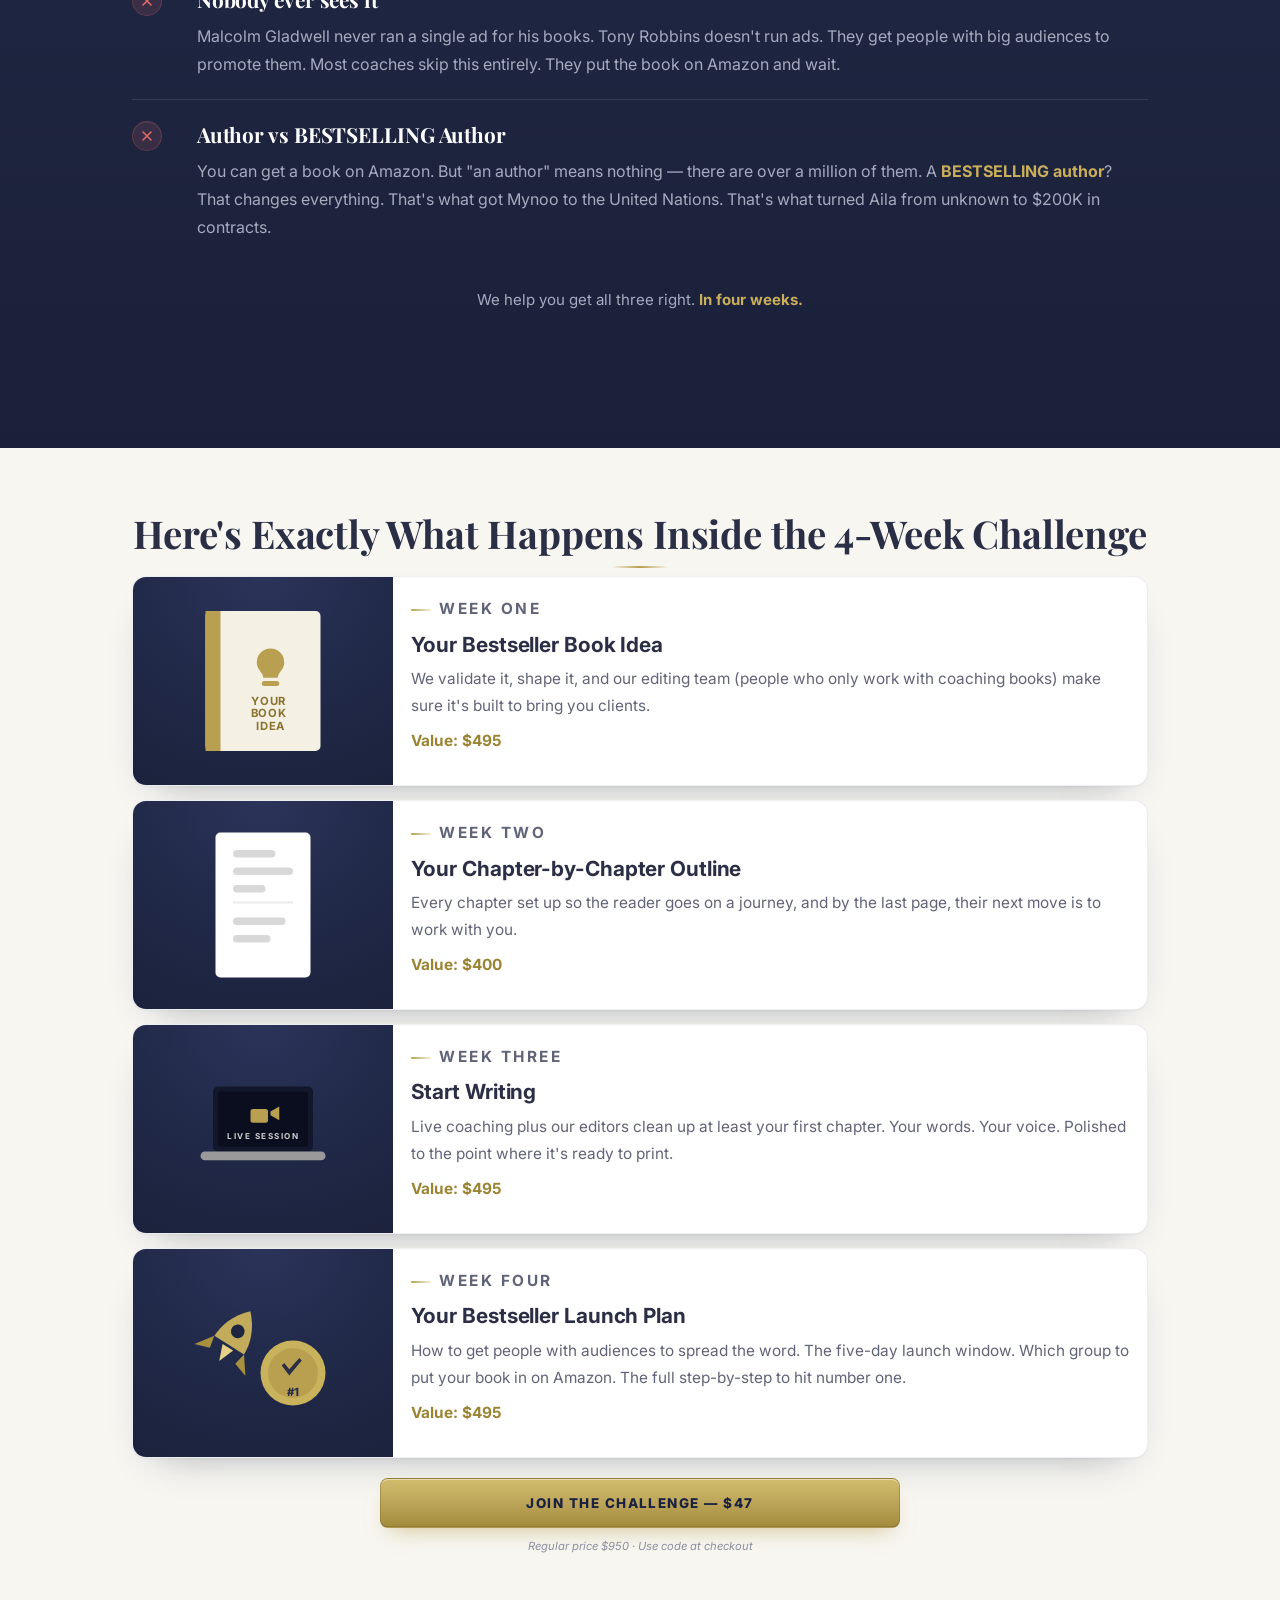
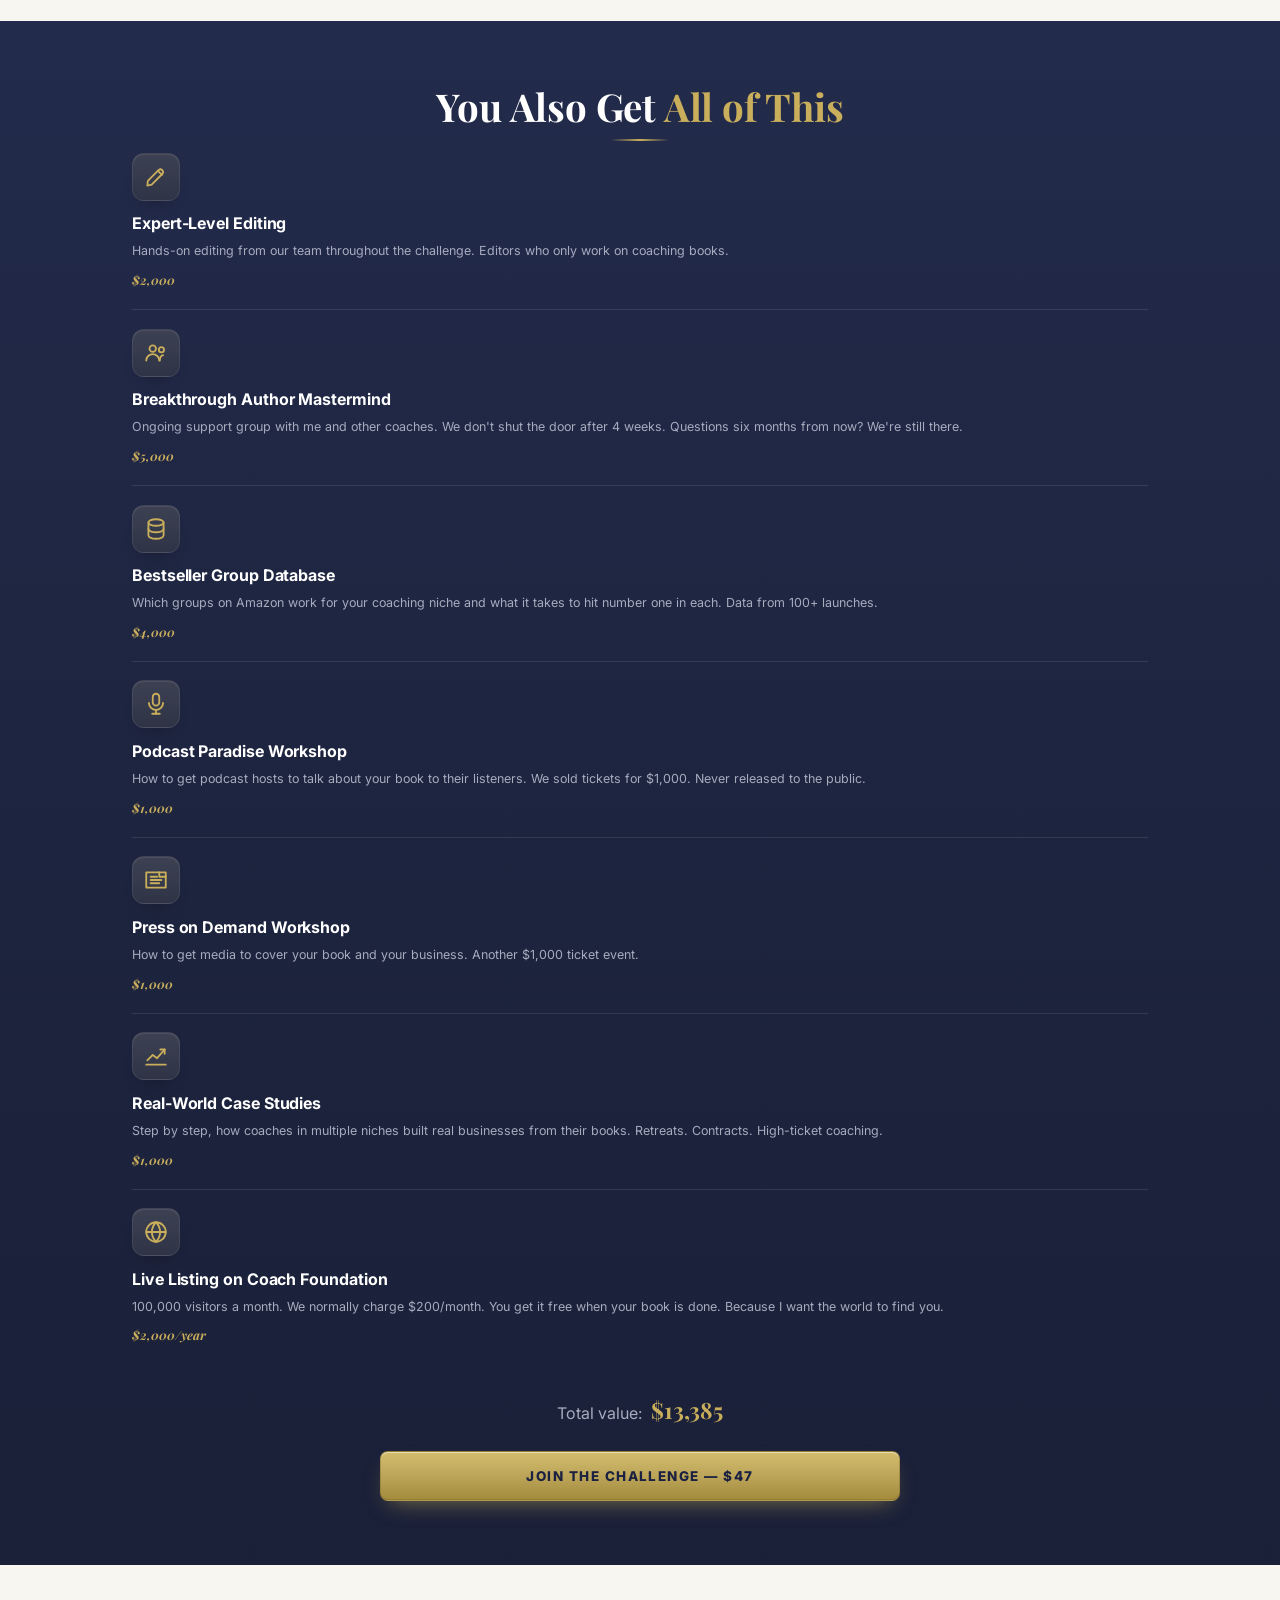
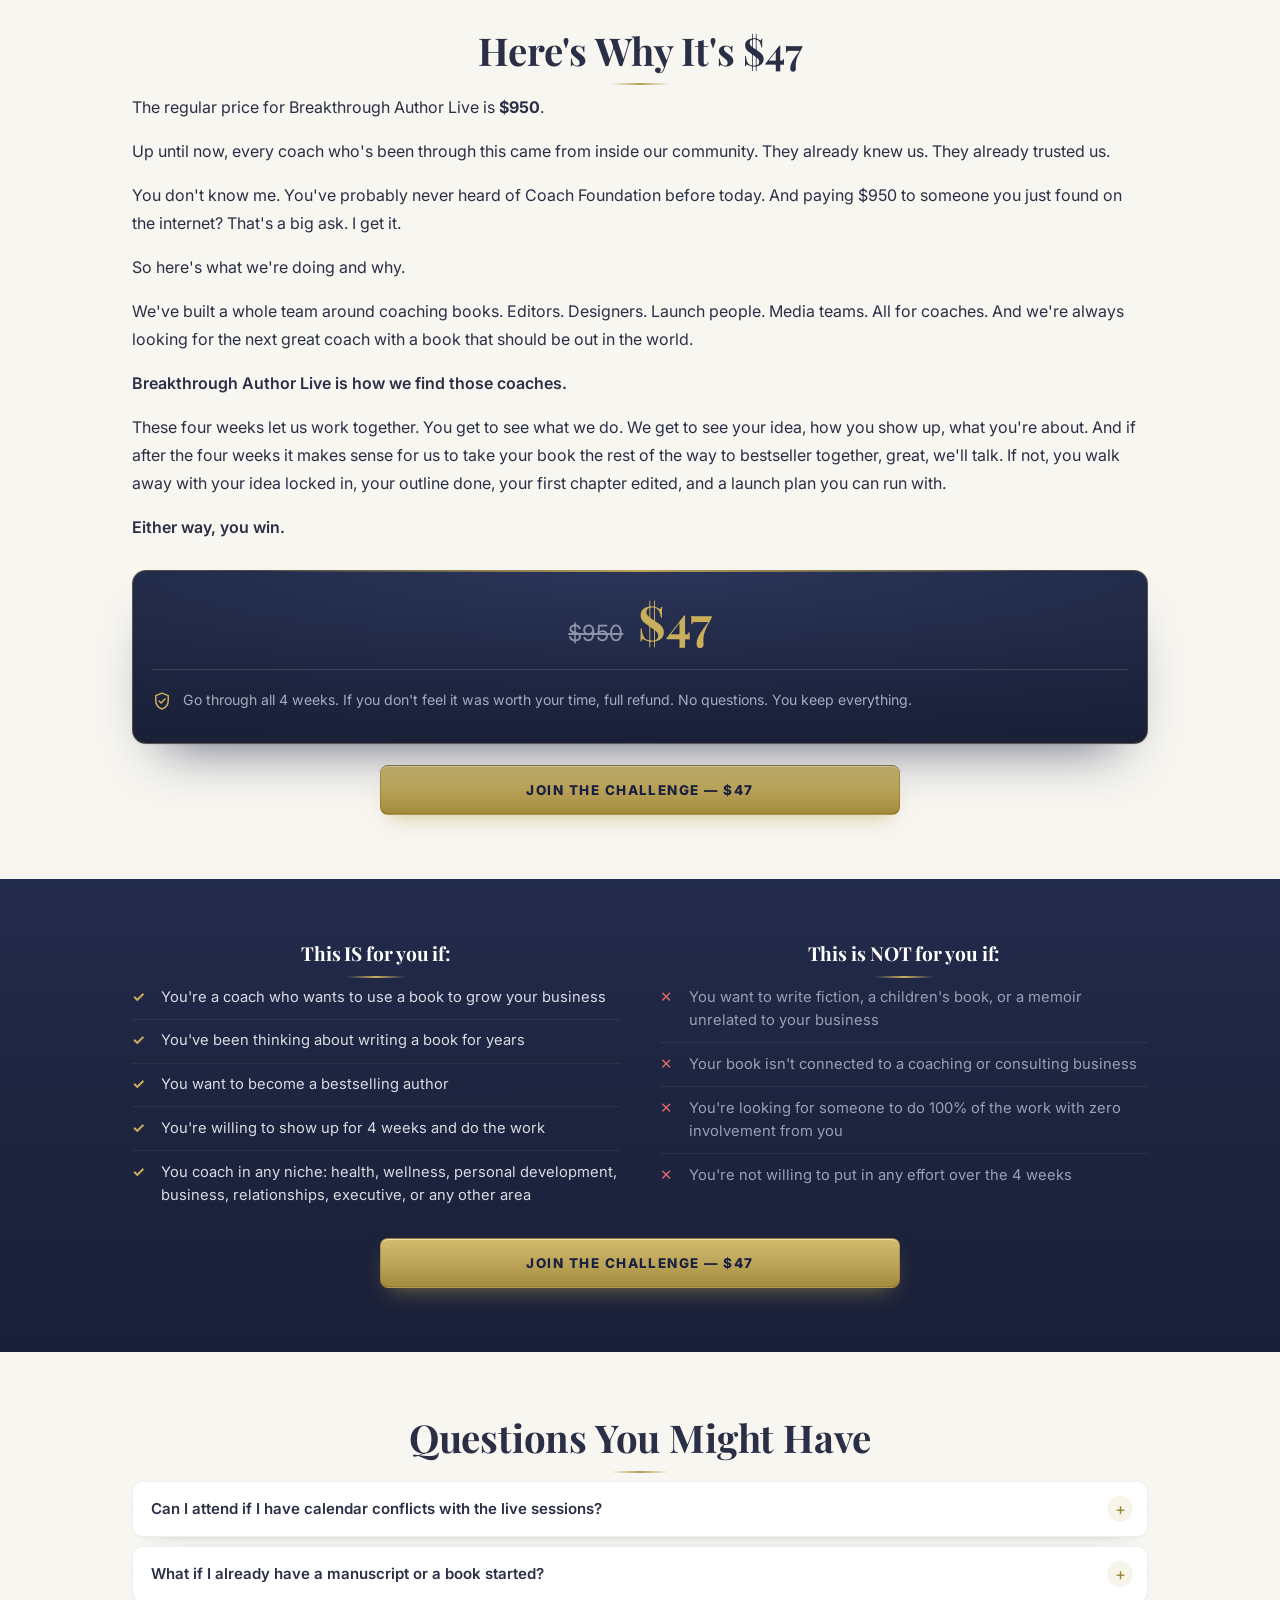
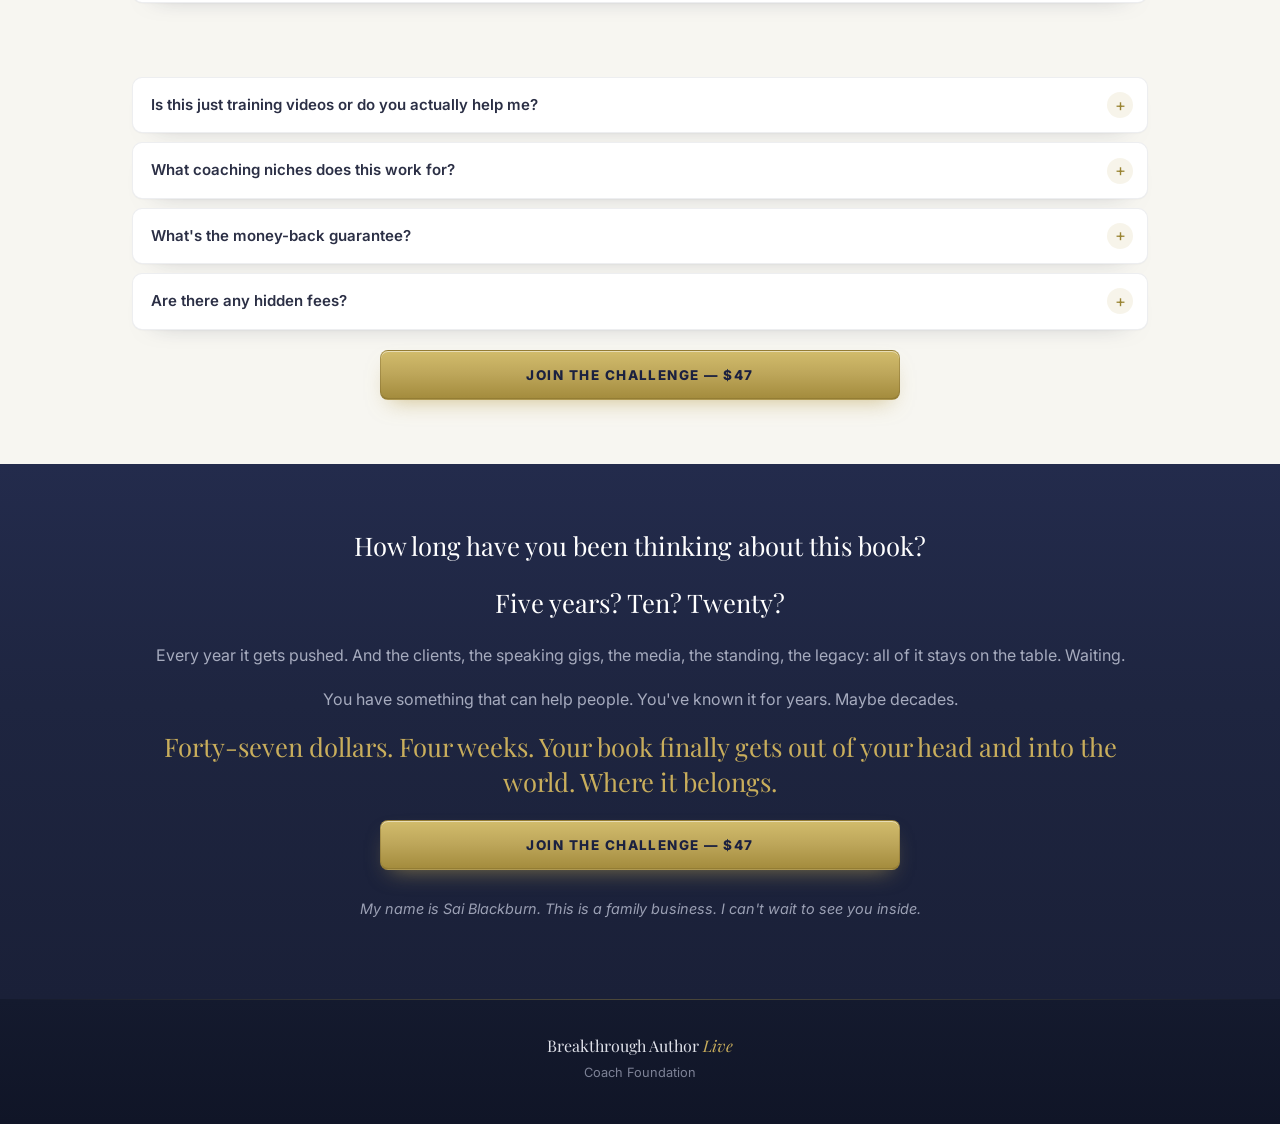
==== commit 090a9ca2: "feat: every Join button opens a join panel The buttons only jumped to the price section, so tapping " ====
--- a/index.html
+++ b/index.html
@@ -39,9 +39,10 @@
     <h1>Write Your Bestselling Book in 4 Weeks — <span class="gold">and Use Your Book to Land $10K–$50K Coaching Clients</span></h1>
     <p class="sub">The 4-Week Challenge for Coaches <span class="dot">·</span> 500+ Coaches Have Done This <span class="dot">·</span> 108 Bestsellers and Counting</p>
 
-    <!-- Video box. It is a placeholder picture for now.
-         To use a real video, ask Claude to put your YouTube or Vimeo link here. -->
-    <div class="video" role="img" aria-label="Video: watch the free training, about 15 minutes, plays muted with captions">
+    <!-- Video box. Tap it to open the video player.
+         Put your video link in script.js at VIDEO_SRC. -->
+    <div class="video" id="videoBox" role="button" tabindex="0"
+         aria-label="Watch the free training video, about 15 minutes">
       <span class="video-play" aria-hidden="true">
         <svg viewBox="0 0 24 24" width="30" height="30"><path d="M8 5.5v13l11-6.5z" fill="currentColor"/></svg>
       </span>
@@ -503,6 +504,39 @@
   <p class="note">Regular price $950 · Use code at checkout</p>
 </div>
 
+<!-- The video player. It opens when you tap the video box in the hero. -->
+<div class="vmodal" id="videoModal" hidden>
+  <div class="vmodal-back" data-vclose></div>
+  <div class="vmodal-box" role="dialog" aria-modal="true" aria-label="Free training video">
+    <button class="vmodal-x" id="videoClose" type="button" data-vclose aria-label="Close the video">
+      <svg viewBox="0 0 24 24" width="18" height="18" aria-hidden="true"><path d="M6 6l12 12M18 6L6 18" stroke="currentColor" stroke-width="2.2" stroke-linecap="round" fill="none"/></svg>
+    </button>
+    <video id="trainingVideo" class="vmodal-video" controls playsinline preload="metadata" hidden></video>
+    <p class="vmodal-note" id="videoNote">The free training video will be here very soon.</p>
+  </div>
+</div>
+
+<!-- The join panel. It opens when you tap any "Join the Challenge" button.
+     Put your payment link in script.js at CHECKOUT_URL. -->
+<div class="vmodal" id="joinModal" hidden>
+  <div class="vmodal-back" data-jclose></div>
+  <div class="vmodal-box jbox" role="dialog" aria-modal="true" aria-label="Join the challenge">
+    <button class="vmodal-x" id="joinClose" type="button" data-jclose aria-label="Close">
+      <svg viewBox="0 0 24 24" width="18" height="18" aria-hidden="true"><path d="M6 6l12 12M18 6L6 18" stroke="currentColor" stroke-width="2.2" stroke-linecap="round" fill="none"/></svg>
+    </button>
+    <p class="jkicker">Breakthrough Author Live</p>
+    <p class="price jprice"><span class="price-old">$950</span><span class="price-new">$47</span></p>
+    <ul class="jlist">
+      <li>4 weeks of live coaching, with editors on your first chapter</li>
+      <li>Your outline, your chapter, and a launch plan you can run</li>
+      <li>All 7 bonuses — $13,385 of value</li>
+      <li>Full refund if it is not worth your time. You keep everything.</li>
+    </ul>
+    <a class="btn jbtn" id="joinCheckout" href="#join">Continue to checkout</a>
+    <p class="jwait" id="joinWait" hidden>Checkout opens soon.</p>
+  </div>
+</div>
+
 <script src="script.js"></script>
 </body>
 </html>
--- a/styles.css
+++ b/styles.css
@@ -930,3 +930,183 @@
 @media (min-width: 1024px) {
   .hero h1 { max-width: 22ch; margin-left: auto; margin-right: auto; }
 }
+
+/* =========================================================
+   Video player box (opens when the hero video box is tapped)
+   ========================================================= */
+
+.video { cursor: pointer; }
+.video:focus-visible { outline: 2px solid var(--gold-bright); outline-offset: 3px; }
+
+.vmodal {
+  position: fixed;
+  inset: 0;
+  z-index: 60;
+  display: flex;
+  align-items: center;
+  justify-content: center;
+  padding: 1.1rem;
+}
+.vmodal[hidden] { display: none; }
+
+.vmodal-back {
+  position: absolute;
+  inset: 0;
+  background: rgba(6, 9, 18, 0.82);
+  backdrop-filter: blur(3px);
+}
+
+.vmodal-box {
+  position: relative;
+  width: 100%;
+  max-width: 860px;
+  background: #0b0e1b;
+  border: 1px solid rgba(184, 160, 80, 0.35);
+  border-radius: var(--radius-lg);
+  box-shadow: 0 30px 70px -30px rgba(0, 0, 0, 0.95);
+  padding: 0.7rem;
+  animation: vmodal-in 0.22s ease-out;
+}
+
+@keyframes vmodal-in {
+  from { opacity: 0; transform: translateY(10px) scale(0.985); }
+  to   { opacity: 1; transform: none; }
+}
+
+.vmodal-x {
+  position: absolute;
+  top: -14px;
+  right: -8px;
+  width: 34px;
+  height: 34px;
+  display: grid;
+  place-items: center;
+  border-radius: 50%;
+  cursor: pointer;
+  color: #1b2140;
+  background: linear-gradient(180deg, #d2bc6c, #b8a050);
+  border: 1px solid rgba(122, 101, 41, 0.4);
+  box-shadow: 0 6px 16px -8px rgba(0, 0, 0, 0.9);
+}
+.vmodal-x:hover { background: linear-gradient(180deg, #ddc87a, #c2ab5a); }
+
+.vmodal-video {
+  display: block;
+  width: 100%;
+  aspect-ratio: 16 / 9;
+  background: #05070e;
+  border-radius: var(--radius);
+}
+.vmodal-video[hidden] { display: none; }
+
+.vmodal-note {
+  margin: 0;
+  padding: 2.6rem 1.2rem;
+  text-align: center;
+  color: #c9ccd8;
+  font-size: 0.92rem;
+}
+.vmodal-note[hidden] { display: none; }
+
+body.no-scroll { overflow: hidden; }
+
+/* =========================================================
+   Small phones (320px - 400px)
+   ========================================================= */
+
+/* tapping should not flash a grey box */
+a, button, summary, .video { -webkit-tap-highlight-color: transparent; }
+
+/* the menu button is easier to hit */
+.burger { width: 44px; height: 44px; }
+
+/* the menu never runs off the bottom of the screen */
+.menu { max-height: calc(100vh - 52px); overflow-y: auto; }
+
+/* the sticky bar keeps clear of the home bar on new phones */
+.sticky-cta { padding-bottom: calc(0.5rem + env(safe-area-inset-bottom, 0px)); }
+
+@media (max-width: 380px) {
+  /* more room for words on a narrow screen */
+  .wrap { padding: 0 1.15rem; }
+
+  /* the gold button fits on one line */
+  .btn { font-size: 0.74rem; letter-spacing: 0.07em; padding: 0.95rem 0.7rem; }
+  .sticky-cta .btn { font-size: 0.74rem; }
+
+  /* the video box: smaller circle, so nothing touches the labels */
+  .video-play { width: 46px; height: 46px; }
+  .video-play svg { width: 26px; height: 26px; }
+  .video-label { font-size: 0.72rem; }
+  .video-badge, .video-cc { font-size: 0.62rem; padding: 0.1rem 0.32rem; }
+
+  /* the video player fits the screen */
+  .vmodal { padding: 0.7rem; }
+  .vmodal-box { padding: 0.5rem; }
+  .vmodal-x { top: -12px; right: 0; }
+  .vmodal-note { padding: 2rem 0.8rem; font-size: 0.86rem; }
+
+  /* a little more air in the long lists */
+  .checklist { gap: 0.7rem; }
+}
+
+/* =========================================================
+   Join panel (opens from every "Join the Challenge" button)
+   ========================================================= */
+
+.jbox {
+  text-align: center;
+  padding: 1.5rem 1.2rem 1.4rem;
+}
+
+.jkicker {
+  margin: 0;
+  font-size: 0.68rem;
+  font-weight: 700;
+  letter-spacing: 0.16em;
+  text-transform: uppercase;
+  color: var(--gold-bright);
+}
+
+.jprice { margin: 0.55rem 0 1rem; }
+
+.jlist {
+  list-style: none;
+  margin: 0 auto;
+  padding: 0;
+  max-width: 34rem;
+  text-align: left;
+}
+
+.jlist li {
+  position: relative;
+  margin: 0.4rem 0;
+  padding-left: 1.6rem;
+  color: var(--dark-text);
+  font-size: 0.86rem;
+  line-height: 1.6;
+}
+
+.jlist li::before {
+  content: "\2713";
+  position: absolute;
+  left: 0;
+  color: var(--gold);
+  font-weight: 700;
+}
+
+.jbtn { margin-top: 1.3rem; }
+
+.jwait {
+  margin: 0.9rem 0 0;
+  color: var(--dark-muted);
+  font-size: 0.78rem;
+}
+.jwait[hidden] { display: none; }
+
+@media (max-width: 380px) {
+  .jbox { padding: 1.2rem 0.9rem 1.1rem; }
+  .jlist li { font-size: 0.82rem; }
+  .jprice .price-new { font-size: 2.4rem; }
+  .jprice .price-old { font-size: 1.15rem; }
+}
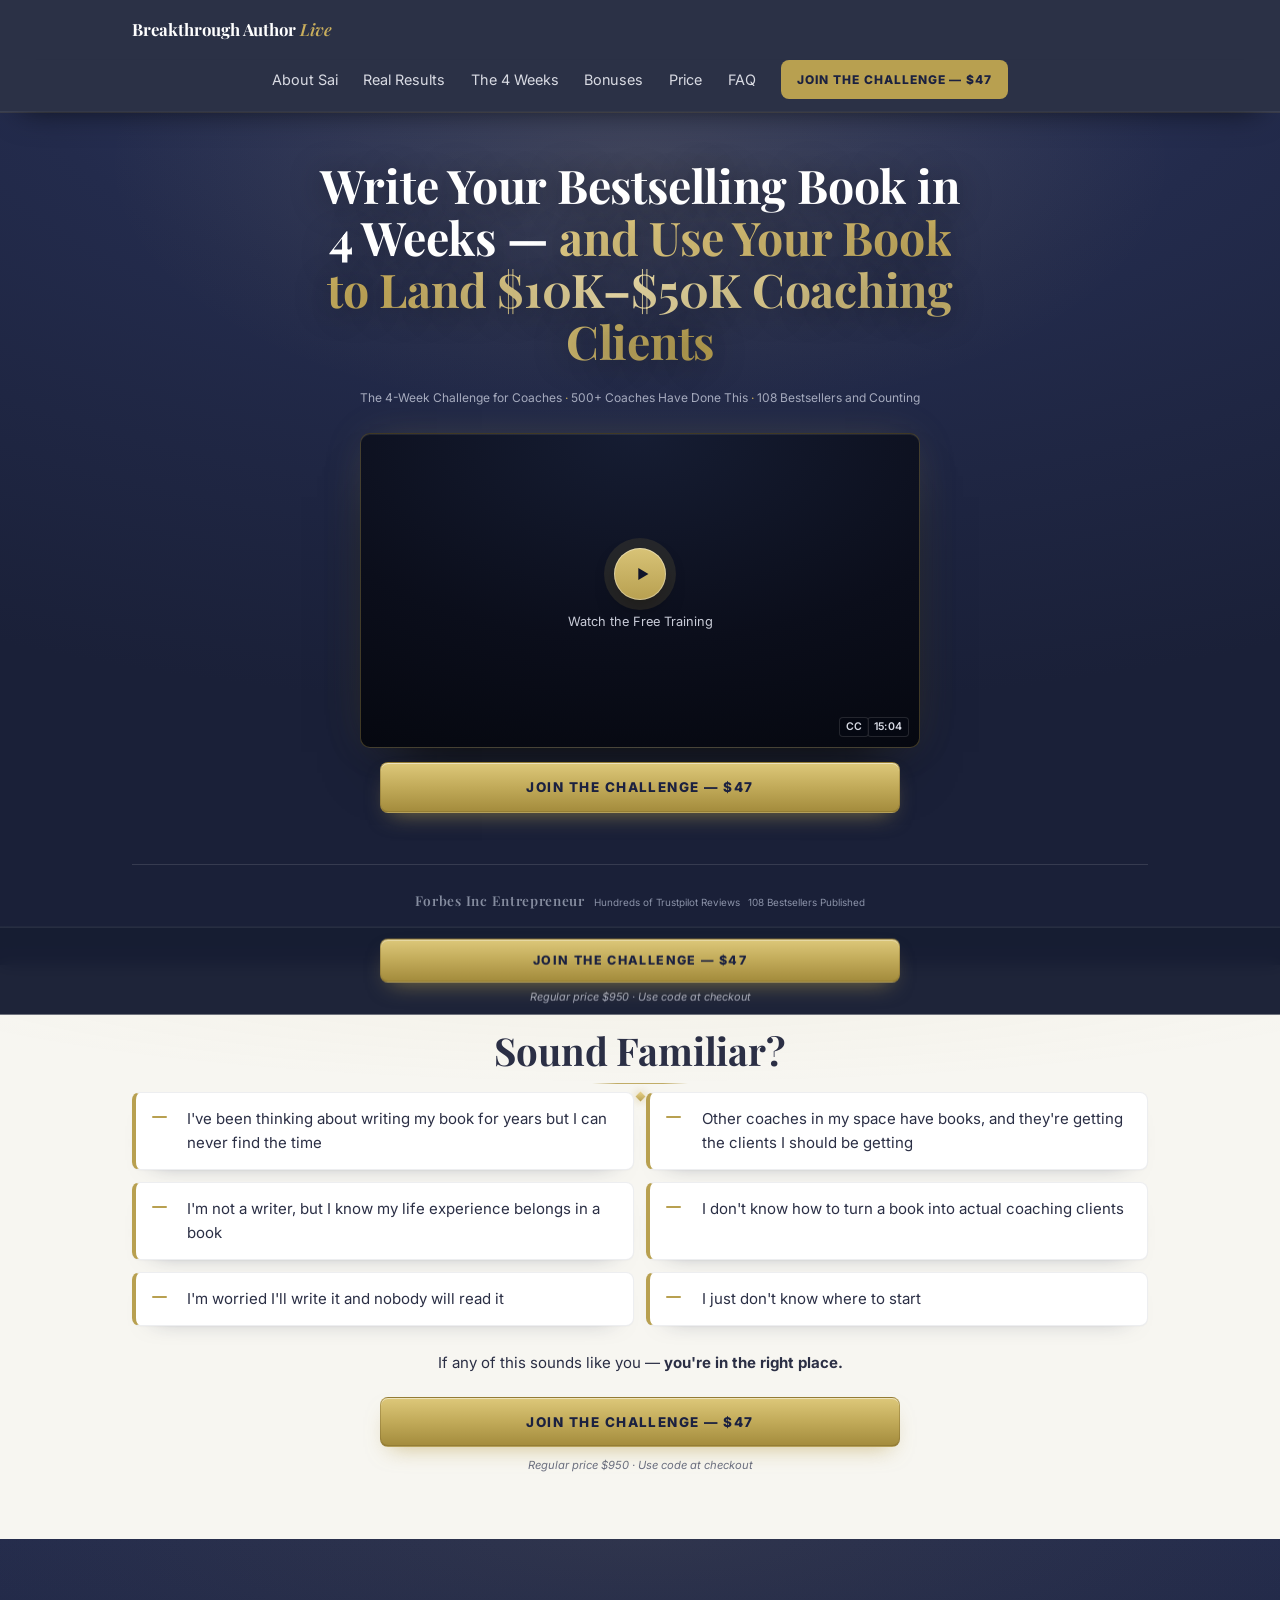
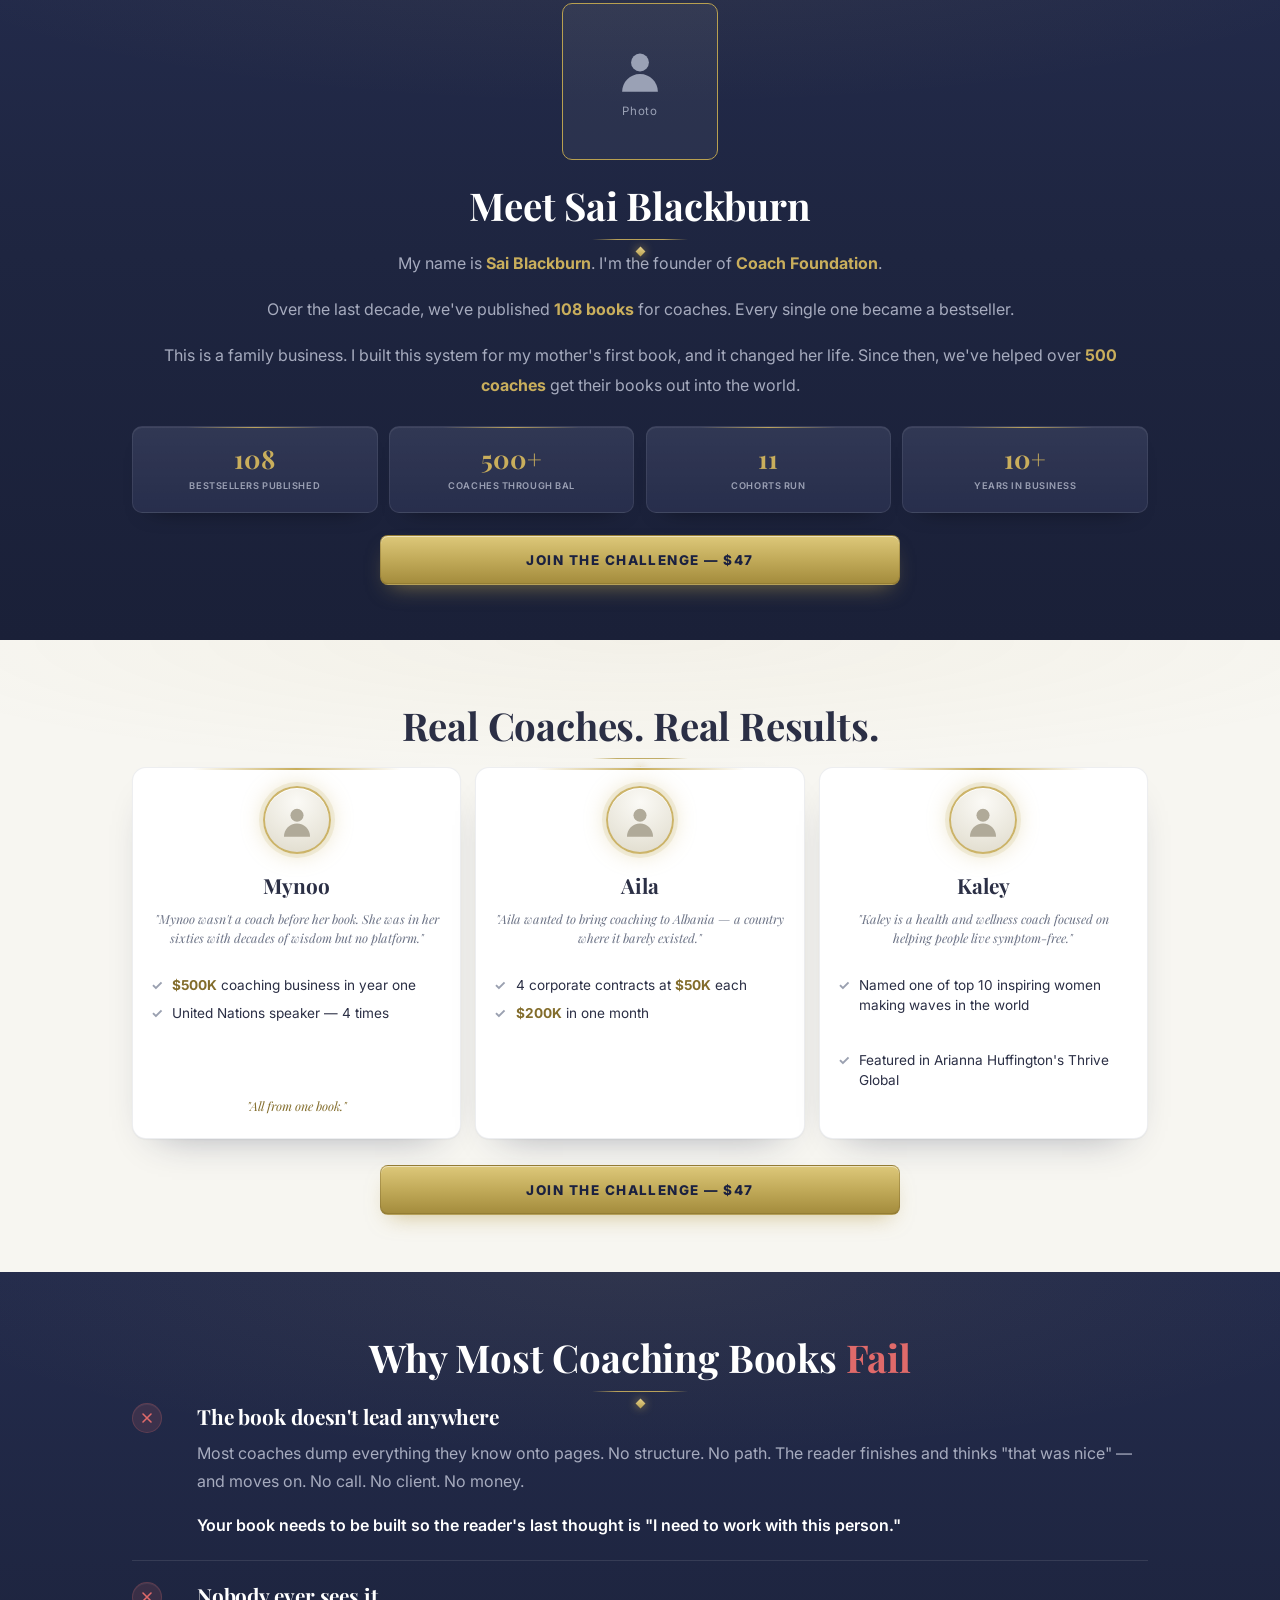
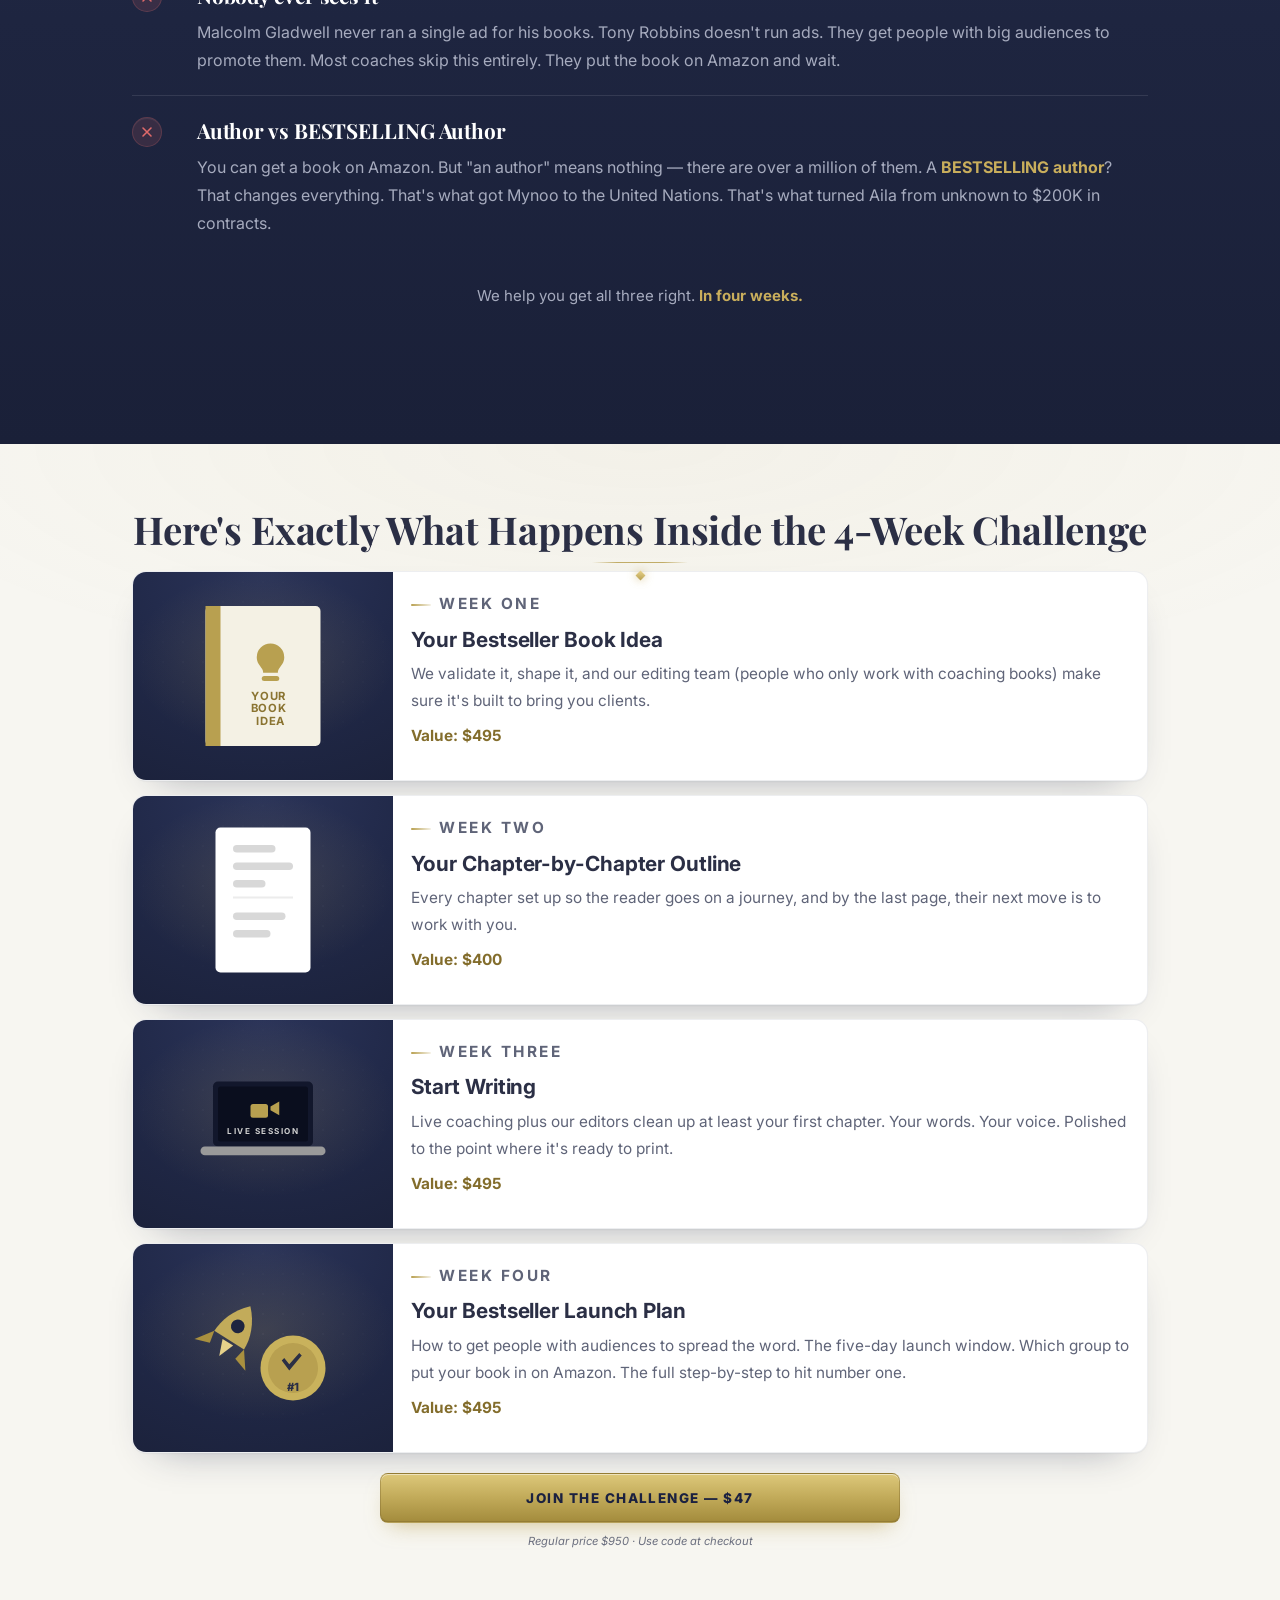
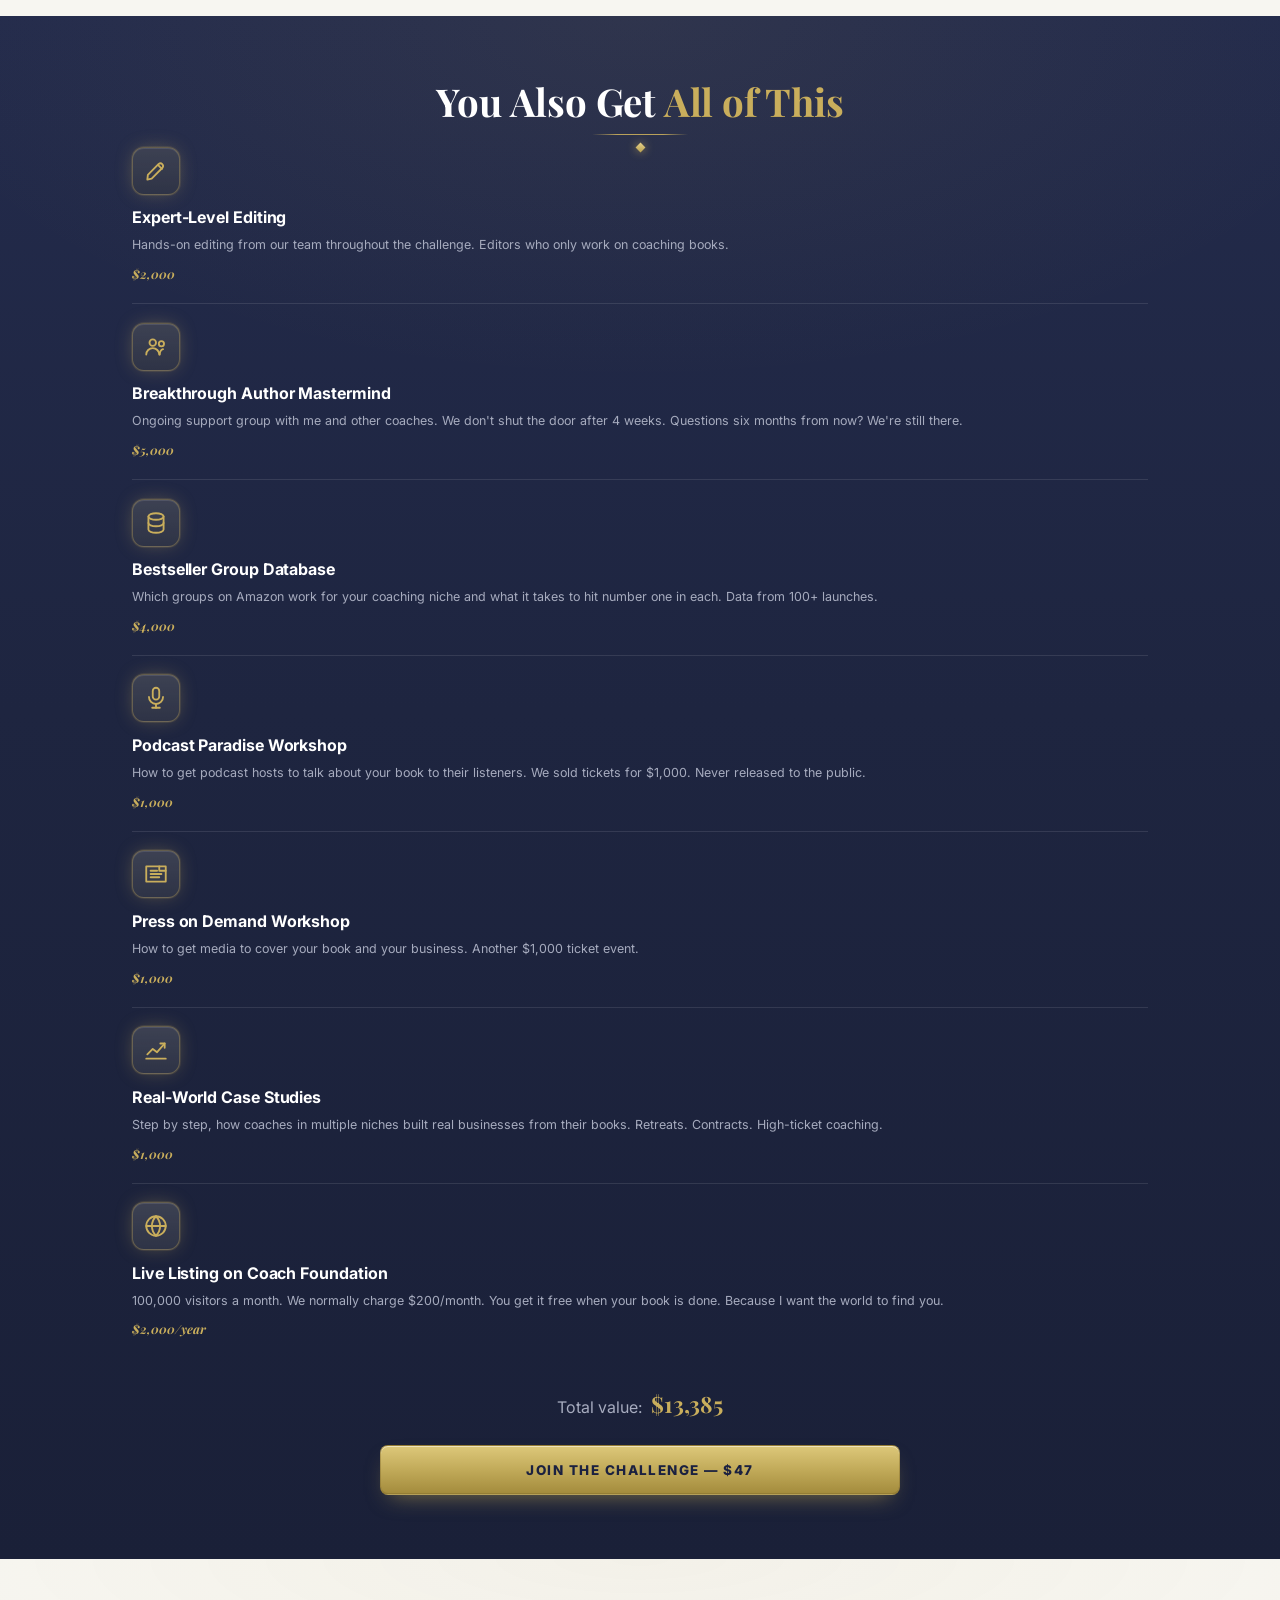
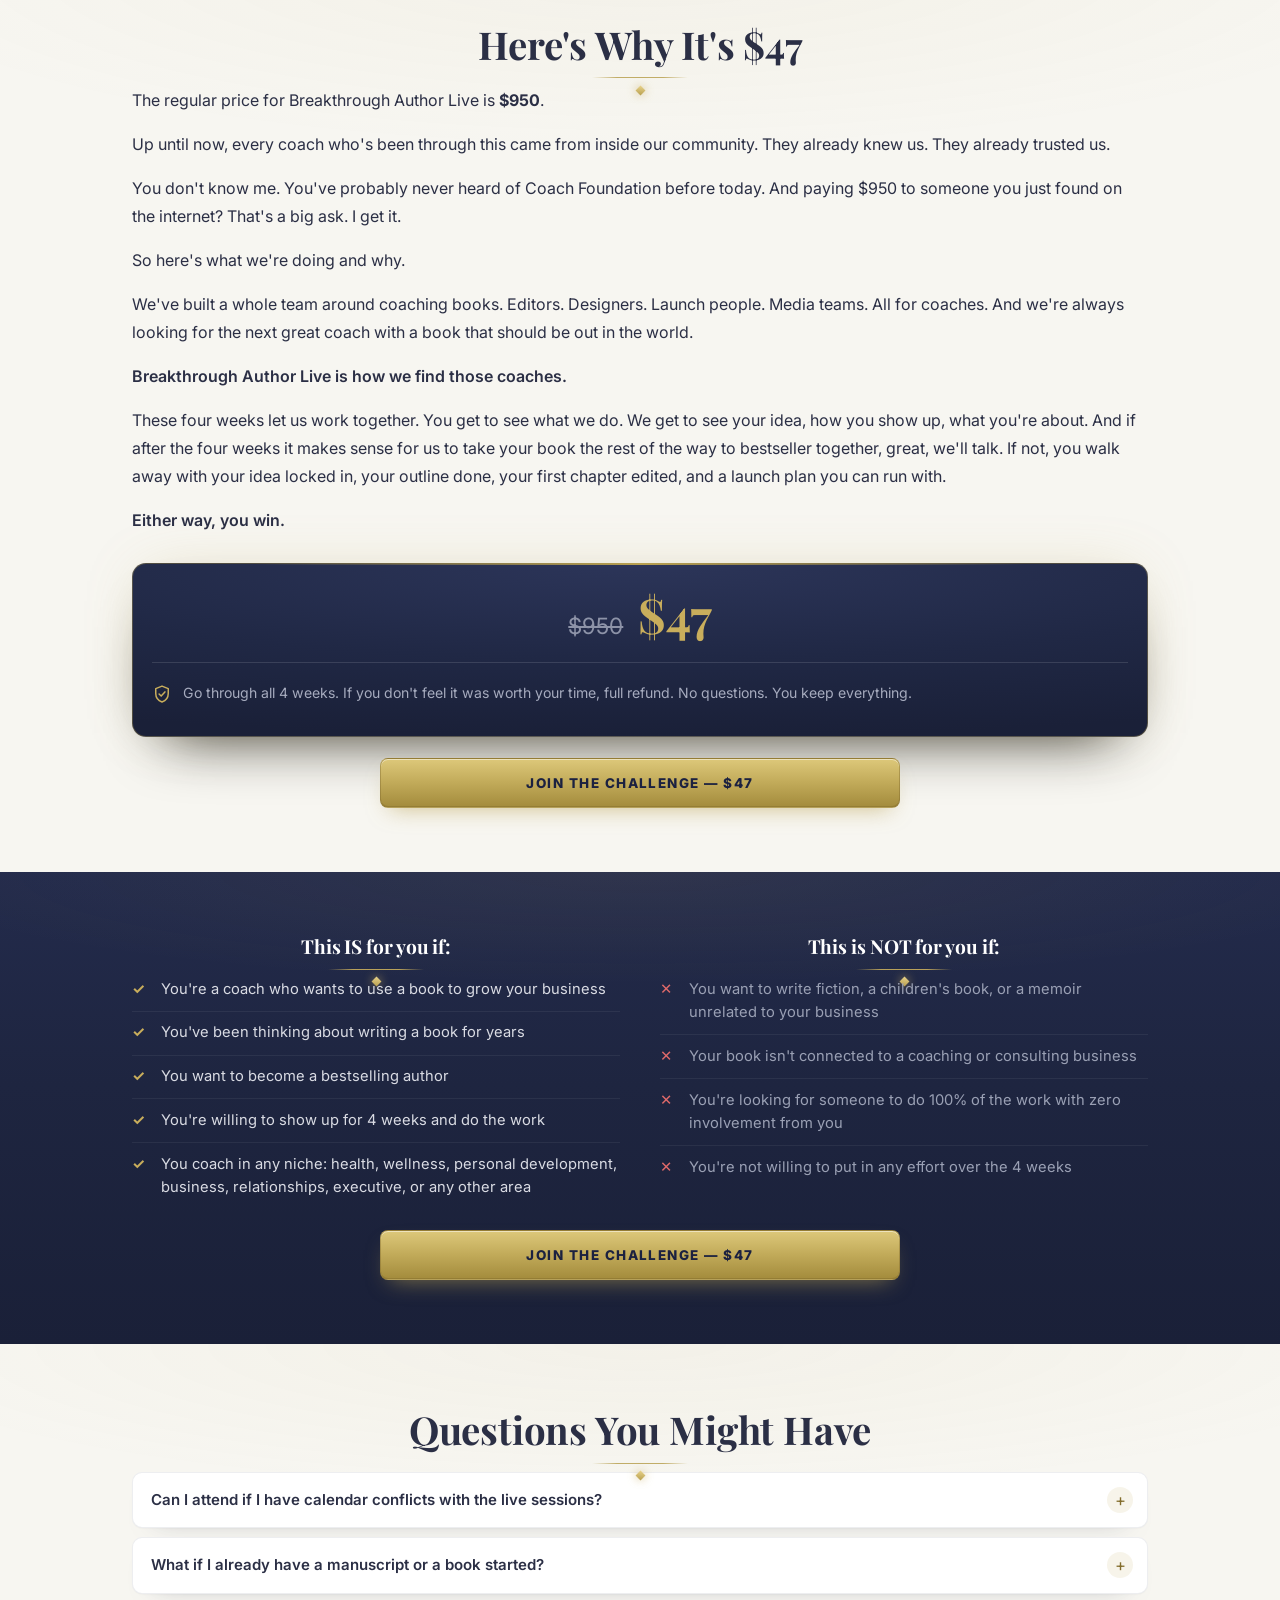
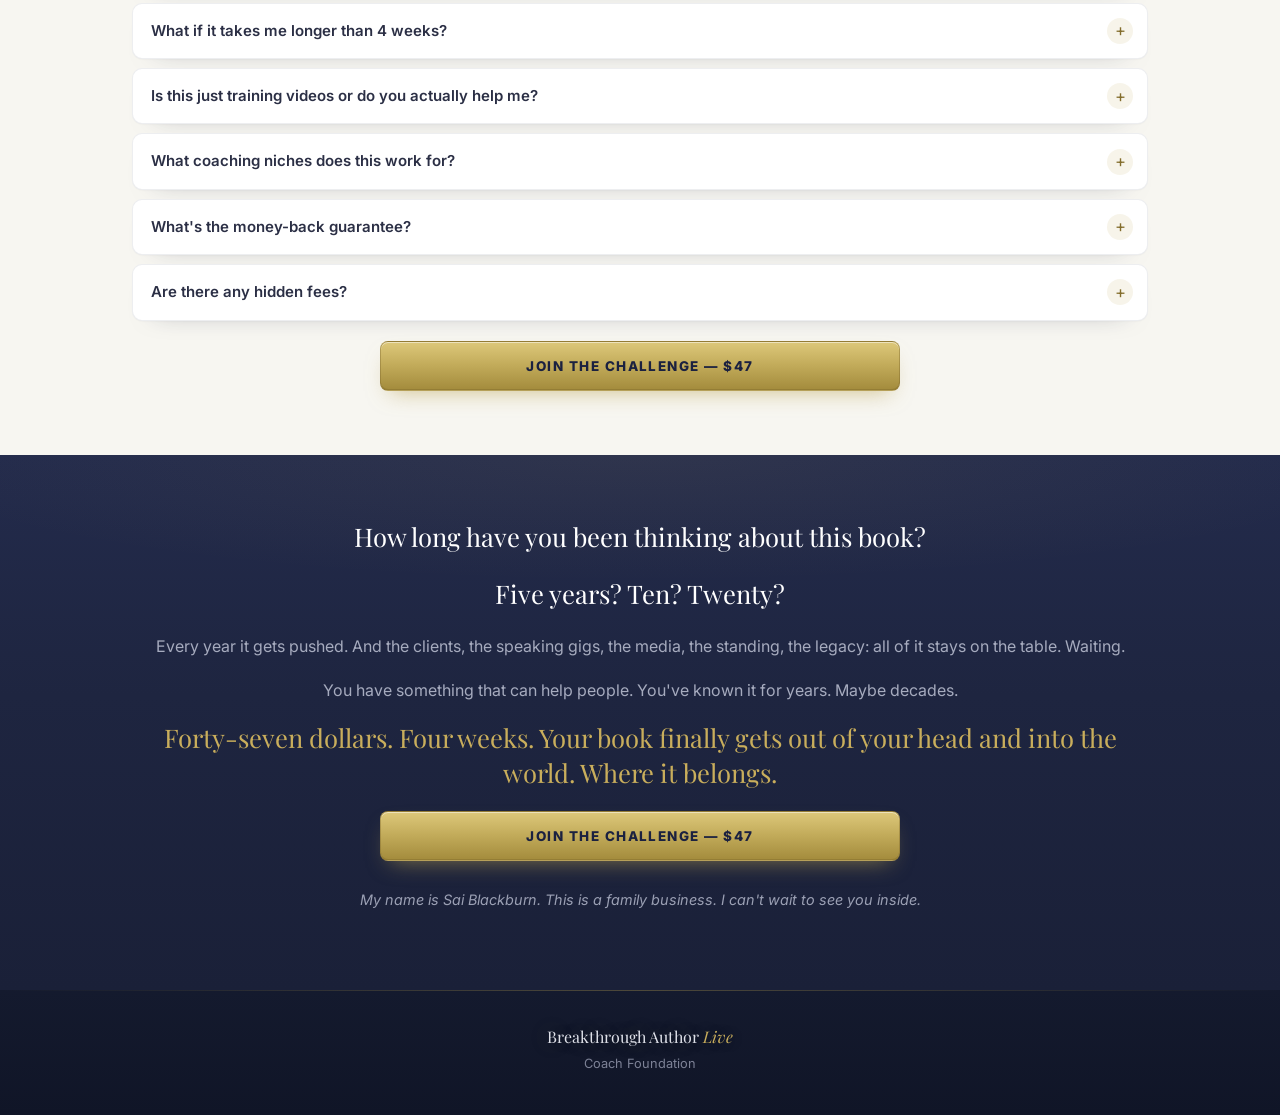
==== commit 6f368ba3: "Autosave" ====
--- a/index.html
+++ b/index.html
@@ -5,12 +5,26 @@
 <meta name="viewport" content="width=device-width, initial-scale=1">
 <title>Breakthrough Author Live — Write Your Bestselling Book in 4 Weeks</title>
 <meta name="description" content="The 4-Week Challenge for Coaches. 500+ coaches have done this. 108 bestsellers and counting. Join the challenge for $47.">
+<meta name="theme-color" content="#1a2038">
+<link rel="icon" href="favicon.svg" type="image/svg+xml">
+<link rel="apple-touch-icon" href="favicon.svg">
+
+<!-- How the link looks when someone shares it -->
+<meta property="og:type" content="website">
+<meta property="og:title" content="Breakthrough Author Live — Write Your Bestselling Book in 4 Weeks">
+<meta property="og:description" content="The 4-Week Challenge for Coaches. 500+ coaches have done this. 108 bestsellers and counting. Join for $47.">
+<meta property="og:url" content="https://aishift-test.github.io/h0-s011/">
+<meta name="twitter:card" content="summary">
+
 <link rel="preconnect" href="https://fonts.googleapis.com">
 <link rel="preconnect" href="https://fonts.gstatic.com" crossorigin>
 <link href="https://fonts.googleapis.com/css2?family=Playfair+Display:ital,wght@0,600;0,700;0,800;1,500;1,600&family=Inter:wght@400;500;600;700;800&display=swap" rel="stylesheet">
 <link rel="stylesheet" href="styles.css">
 </head>
 <body>
+
+<!-- Thin gold bar at the top. It shows how far down the page you are. -->
+<div class="progress" id="progress" aria-hidden="true"></div>
 
 <!-- ============ HEADER ============ -->
 <header class="site-header">
--- a/styles.css
+++ b/styles.css
@@ -14,15 +14,15 @@
   --gold: #b8a050;
   --gold-bright: #c9ae5c;
   --gold-soft: #d9c583;
-  --gold-ink: #9a8433;
+  --gold-ink: #836d2c;
 
   --ink: #2b2f45;
   --ink-soft: #5f6478;
-  --muted: #8b8f9e;
+  --muted: #696e80;
   --dark-text: #d9dbe3;
   --dark-muted: #a6abbe;
 
-  --red: #b8403c;
+  --red: #e06a6a;
 
   --radius: 10px;
   --radius-lg: 14px;
@@ -353,11 +353,11 @@
   font-family: var(--serif);
   font-size: 0.85rem;
   font-weight: 600;
-  color: #6b7388;
+  color: #868da0;
   letter-spacing: 0.05em;
 }
 
-.trust-note { font-size: 0.62rem; color: #59607a; }
+.trust-note { font-size: 0.62rem; color: #8b92a8; }
 
 /* ---------- 2. sound familiar ---------- */
 .checklist { list-style: none; margin: 0; padding: 0; display: grid; gap: 0.8rem; }
@@ -401,7 +401,7 @@
   align-items: center;
   justify-content: center;
   gap: 0.4rem;
-  color: #7f869c;
+  color: #9aa1b5;
   background: rgba(255, 255, 255, 0.05);
   border: 1.5px solid var(--gold);
   border-radius: 10px;
@@ -489,7 +489,7 @@
 .quote {
   font-family: var(--serif);
   font-style: italic;
-  color: #8a90a0;
+  color: #6b7285;
   font-size: 0.78rem;
   line-height: 1.55;
 }
@@ -858,8 +858,8 @@
 
 .sticky-cta.is-visible { transform: translateY(0); }
 
-.sticky-cta .btn { margin-top: 0; padding: 0.8rem 1rem; font-size: 0.78rem; }
-.sticky-cta .note { margin-top: 0.3rem; font-size: 0.68rem; color: #8e93a6; }
+.sticky-cta .btn { margin-top: 0; padding: 0.85rem 1rem; font-size: 0.78rem; }
+.sticky-cta .note { margin-top: 0.3rem; font-size: 0.68rem; color: #a6abbe; }
 
 /* ---------- reveal on scroll ---------- */
 .reveal { opacity: 0; transform: translateY(16px); transition: opacity 0.55s ease, transform 0.55s ease; }
@@ -1110,3 +1110,231 @@
   .jprice .price-new { font-size: 2.4rem; }
   .jprice .price-old { font-size: 1.15rem; }
 }
+
+/* =========================================================
+   Decoration — ornaments, glow and depth.
+   Nothing here changes the size or the position of anything.
+   ========================================================= */
+
+/* --- reading bar at the very top of the screen --- */
+.progress {
+  position: fixed;
+  top: 0;
+  left: 0;
+  width: 0;
+  height: 2px;
+  z-index: 90;
+  background: linear-gradient(90deg, #8a7431, #e8d28a 45%, #b8a050);
+  box-shadow: 0 0 10px rgba(201, 174, 92, 0.65);
+  transition: width 0.1s linear;
+  pointer-events: none;
+}
+
+::selection { background: rgba(201, 174, 92, 0.35); }
+
+/* --- richer dark sections: a warm glow at the top --- */
+.hero {
+  background:
+    radial-gradient(58% 42% at 50% 6%, rgba(201, 174, 92, 0.13) 0%, rgba(201, 174, 92, 0) 72%),
+    radial-gradient(115% 78% at 50% -8%, #303a63 0%, #232b4c 42%, #1a2038 100%);
+}
+
+.sec.dark {
+  background:
+    radial-gradient(85% 34% at 50% 0%, rgba(201, 174, 92, 0.075) 0%, rgba(201, 174, 92, 0) 70%),
+    linear-gradient(180deg, #232b4c 0%, #1e2540 45%, #1a2038 100%);
+}
+
+.sec.light {
+  background:
+    radial-gradient(90% 30% at 50% 0%, rgba(184, 160, 80, 0.055) 0%, rgba(184, 160, 80, 0) 70%),
+    var(--cream);
+}
+
+/* --- the headline gets a soft shadow and a gold sheen --- */
+.hero h1 { text-shadow: 0 3px 34px rgba(0, 0, 0, 0.45); }
+
+@supports (-webkit-background-clip: text) or (background-clip: text) {
+  .hero h1 .gold {
+    background: linear-gradient(100deg, #e8d28a 0%, #c9ae5c 38%, #f2e3ae 58%, #b8a050 100%);
+    -webkit-background-clip: text;
+    background-clip: text;
+    color: transparent;
+    -webkit-text-fill-color: transparent;
+  }
+}
+
+.hero .sub .dot { color: var(--gold-bright); }
+
+/* --- heading ornament: a gold rule with a bead in the middle --- */
+.sec h2 { position: relative; }
+
+.sec h2::after {
+  width: 96px;
+  height: 1px;
+  background: linear-gradient(90deg, rgba(184, 160, 80, 0) 0%, rgba(184, 160, 80, 0.85) 26%, rgba(184, 160, 80, 0.85) 74%, rgba(184, 160, 80, 0) 100%);
+}
+
+.sec.dark h2::after {
+  background: linear-gradient(90deg, rgba(201, 174, 92, 0) 0%, rgba(201, 174, 92, 0.9) 26%, rgba(201, 174, 92, 0.9) 74%, rgba(201, 174, 92, 0) 100%);
+}
+
+.sec h2::before {
+  content: "";
+  position: absolute;
+  left: 50%;
+  top: calc(100% + 0.72rem - 3px);
+  width: 7px;
+  height: 7px;
+  margin-left: -3.5px;
+  transform: rotate(45deg);
+  background: linear-gradient(140deg, #e8d28a, #b8a050);
+  box-shadow: 0 0 10px rgba(201, 174, 92, 0.75);
+}
+
+/* --- buttons: a gold sheen that sweeps across on hover --- */
+.btn {
+  position: relative;
+  overflow: hidden;
+  background: linear-gradient(180deg, #ddc87a 0%, #c2ab5a 48%, #a38b3c 100%);
+}
+
+.btn::after {
+  content: "";
+  position: absolute;
+  top: -20%;
+  bottom: -20%;
+  left: -70%;
+  width: 45%;
+  background: linear-gradient(100deg, rgba(255, 255, 255, 0) 0%, rgba(255, 255, 255, 0.6) 50%, rgba(255, 255, 255, 0) 100%);
+  transform: skewX(-20deg);
+  transition: left 0.6s ease;
+  pointer-events: none;
+}
+
+.btn:hover::after { left: 130%; }
+
+/* --- the video box: a warmer frame and a soft glow under it --- */
+.video {
+  border-color: rgba(184, 160, 80, 0.32);
+  box-shadow:
+    0 34px 60px -30px rgba(0, 0, 0, 0.95),
+    0 0 42px -12px rgba(184, 160, 80, 0.28),
+    inset 0 1px 0 rgba(255, 255, 255, 0.08);
+}
+
+/* --- case study cards: a gold top edge and a lift on hover --- */
+.card {
+  position: relative;
+  overflow: hidden;
+  transition: transform 0.28s ease, box-shadow 0.28s ease;
+}
+
+.card::before {
+  content: "";
+  position: absolute;
+  top: 0;
+  left: 18%;
+  right: 18%;
+  height: 2px;
+  background: linear-gradient(90deg, rgba(184, 160, 80, 0), #c9ae5c 50%, rgba(184, 160, 80, 0));
+}
+
+.card:hover {
+  transform: translateY(-4px);
+  box-shadow: 0 1px 2px -1px rgba(30, 37, 64, 0.12), 0 30px 54px -28px rgba(30, 37, 64, 0.5);
+}
+
+.avatar {
+  position: relative;
+  border-color: rgba(201, 174, 92, 0.9);
+  box-shadow:
+    0 0 0 4px rgba(184, 160, 80, 0.14),
+    0 0 22px rgba(201, 174, 92, 0.38),
+    inset 0 1px 0 #fff;
+}
+
+/* --- stat boxes: a gold top edge --- */
+.stats li {
+  position: relative;
+  overflow: hidden;
+}
+
+.stats li::before {
+  content: "";
+  position: absolute;
+  top: 0;
+  left: 22%;
+  right: 22%;
+  height: 1px;
+  background: linear-gradient(90deg, rgba(201, 174, 92, 0), rgba(201, 174, 92, 0.9), rgba(201, 174, 92, 0));
+}
+
+/* --- week pictures: a warm glow behind the drawing --- */
+.week-art {
+  position: relative;
+  background:
+    radial-gradient(70% 60% at 50% 42%, rgba(201, 174, 92, 0.16) 0%, rgba(201, 174, 92, 0) 72%),
+    radial-gradient(120% 130% at 50% 0%, #2b3459 0%, #212949 45%, #1a2038 100%);
+}
+
+.week-art::after {
+  content: "";
+  position: absolute;
+  inset: 0;
+  background-image: radial-gradient(rgba(255, 255, 255, 0.07) 1px, transparent 1px);
+  background-size: 20px 20px;
+  opacity: 0.5;
+  pointer-events: none;
+  -webkit-mask-image: radial-gradient(85% 75% at 50% 45%, #000 0%, transparent 78%);
+  mask-image: radial-gradient(85% 75% at 50% 45%, #000 0%, transparent 78%);
+}
+
+.week-art svg { position: relative; z-index: 1; }
+
+/* --- bonus icons: a gold ring and a glow --- */
+.b-icon {
+  position: relative;
+  border-color: rgba(201, 174, 92, 0.34);
+  box-shadow:
+    0 0 0 1px rgba(201, 174, 92, 0.12),
+    0 0 20px -4px rgba(201, 174, 92, 0.42),
+    inset 0 1px 0 rgba(255, 255, 255, 0.1);
+}
+
+.b-icon svg { color: var(--gold-bright); }
+
+/* --- the price card: a deeper glow --- */
+.price-card {
+  box-shadow:
+    0 0 60px -18px rgba(184, 160, 80, 0.35),
+    0 30px 60px -34px rgba(0, 0, 0, 0.9);
+}
+
+/* --- FAQ rows: a gold edge on the open one --- */
+.faq[open] {
+  box-shadow: 0 18px 34px -26px rgba(30, 37, 64, 0.5);
+}
+
+/* --- the menu panel and the footer get a gold hairline --- */
+.menu { box-shadow: 0 18px 34px -22px rgba(0, 0, 0, 0.85); }
+
+.site-footer .brand-footer { text-shadow: 0 0 26px rgba(201, 174, 92, 0.25); }
+
+/* --- softer, rounded scrollbar on a desktop --- */
+@media (min-width: 720px) {
+  html { scrollbar-width: thin; scrollbar-color: rgba(184, 160, 80, 0.55) transparent; }
+  body::-webkit-scrollbar { width: 10px; }
+  body::-webkit-scrollbar-thumb {
+    background: linear-gradient(180deg, rgba(201, 174, 92, 0.7), rgba(184, 160, 80, 0.45));
+    border-radius: 99px;
+    border: 3px solid transparent;
+    background-clip: padding-box;
+  }
+  body::-webkit-scrollbar-track { background: transparent; }
+}
+
+@media (prefers-reduced-motion: reduce) {
+  .btn::after { transition: none; }
+  .card { transition: none; }
+}
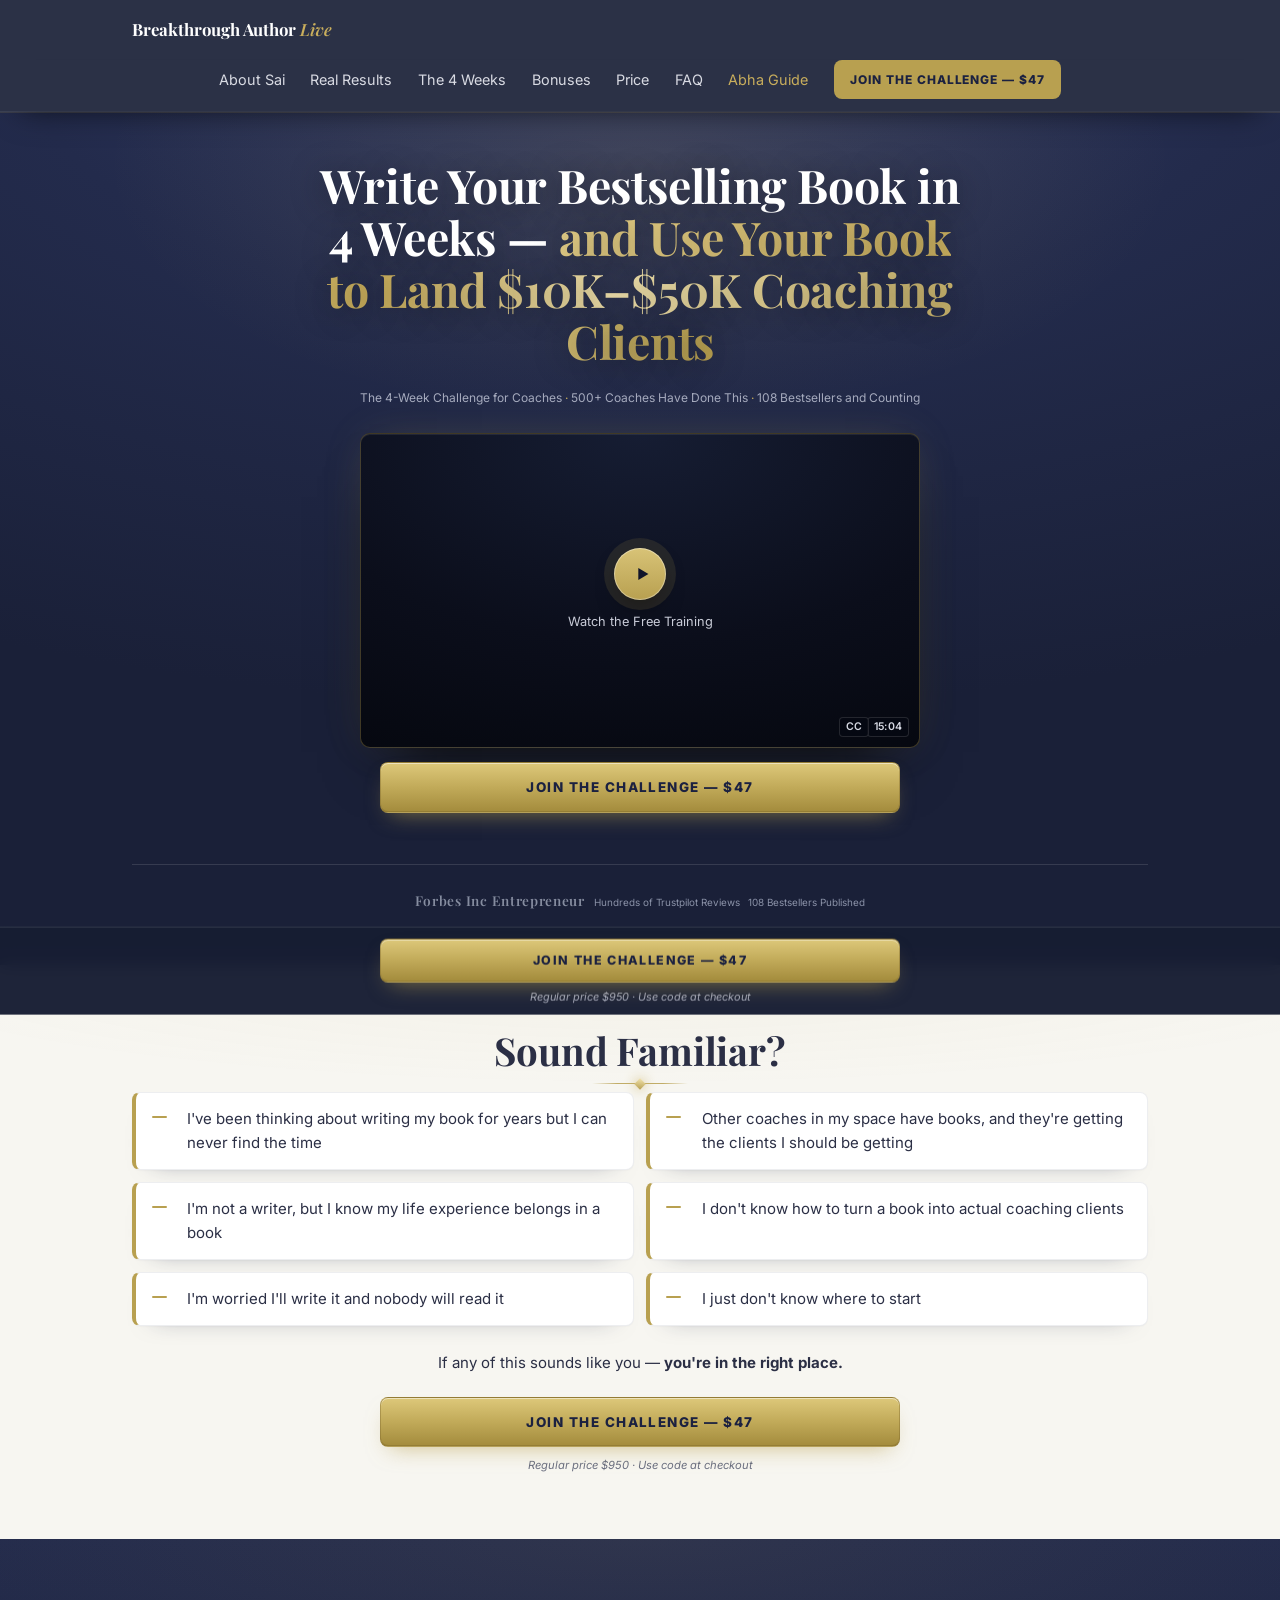
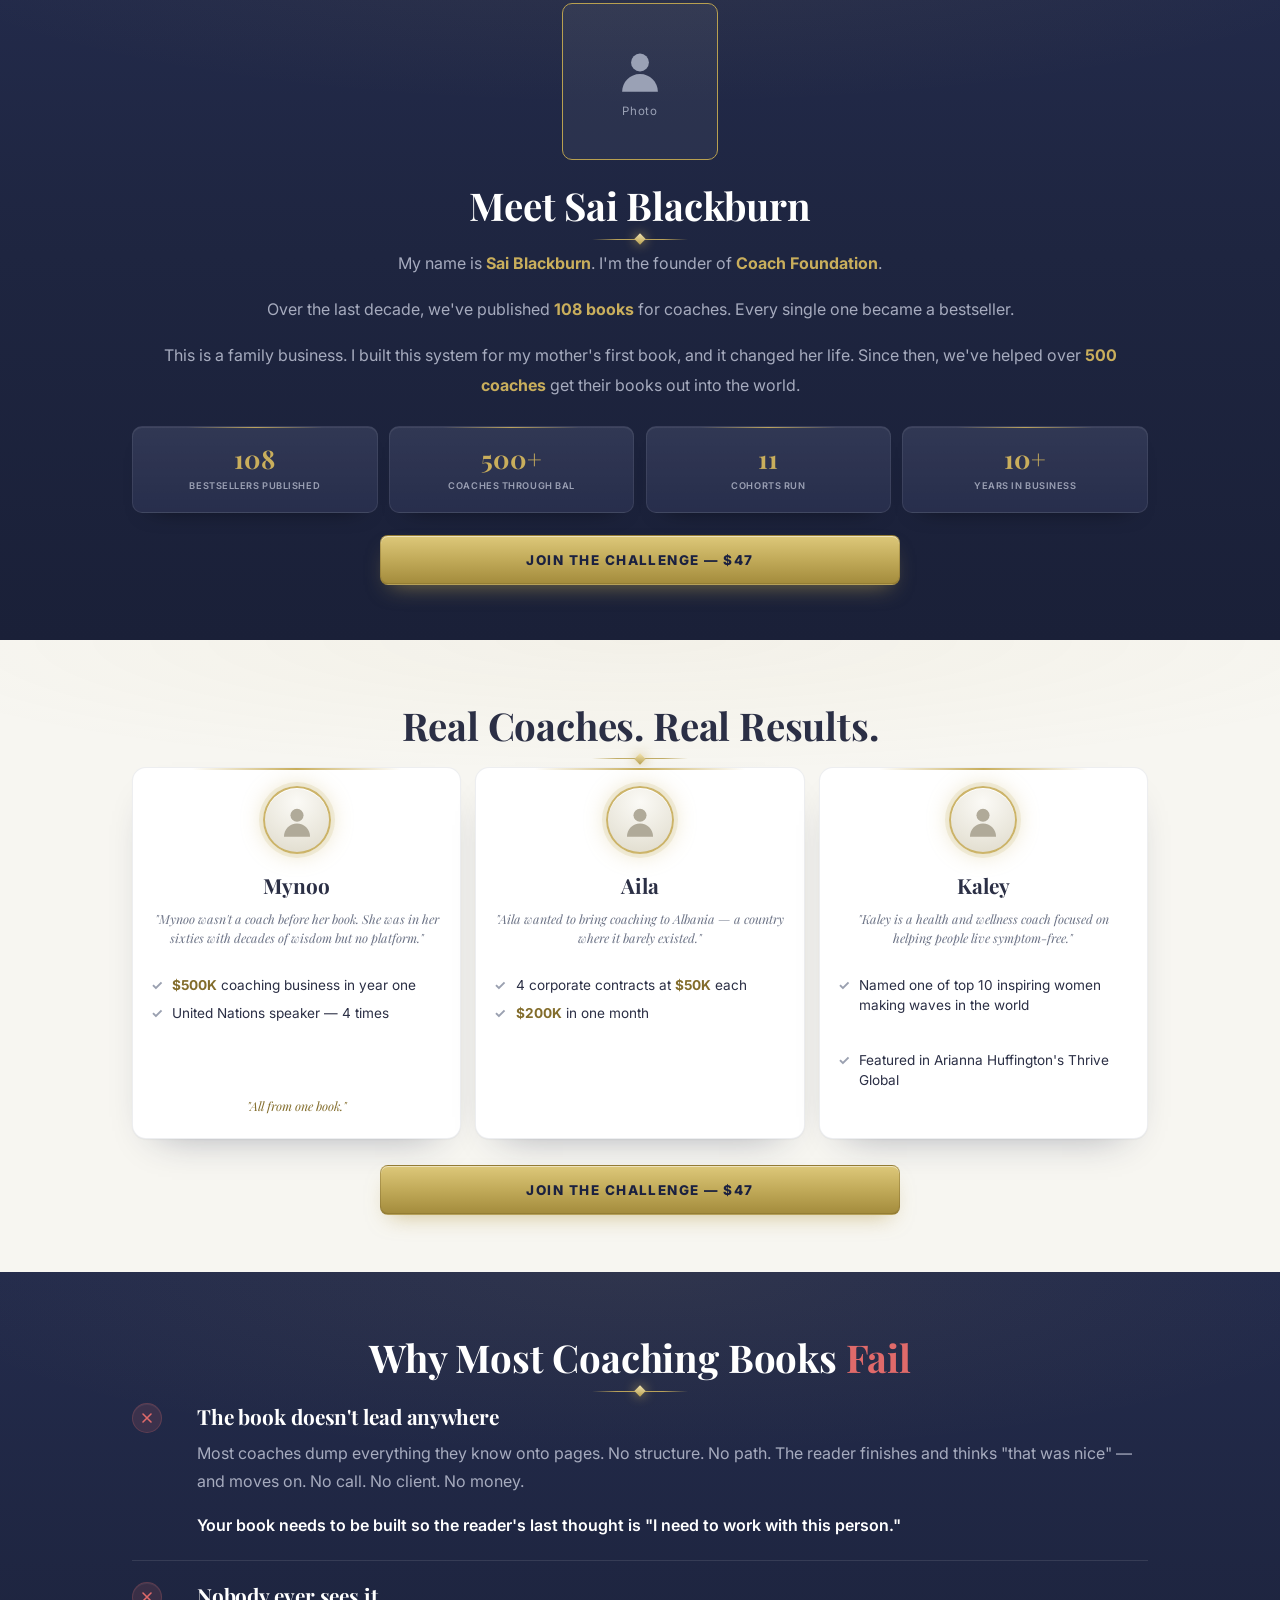
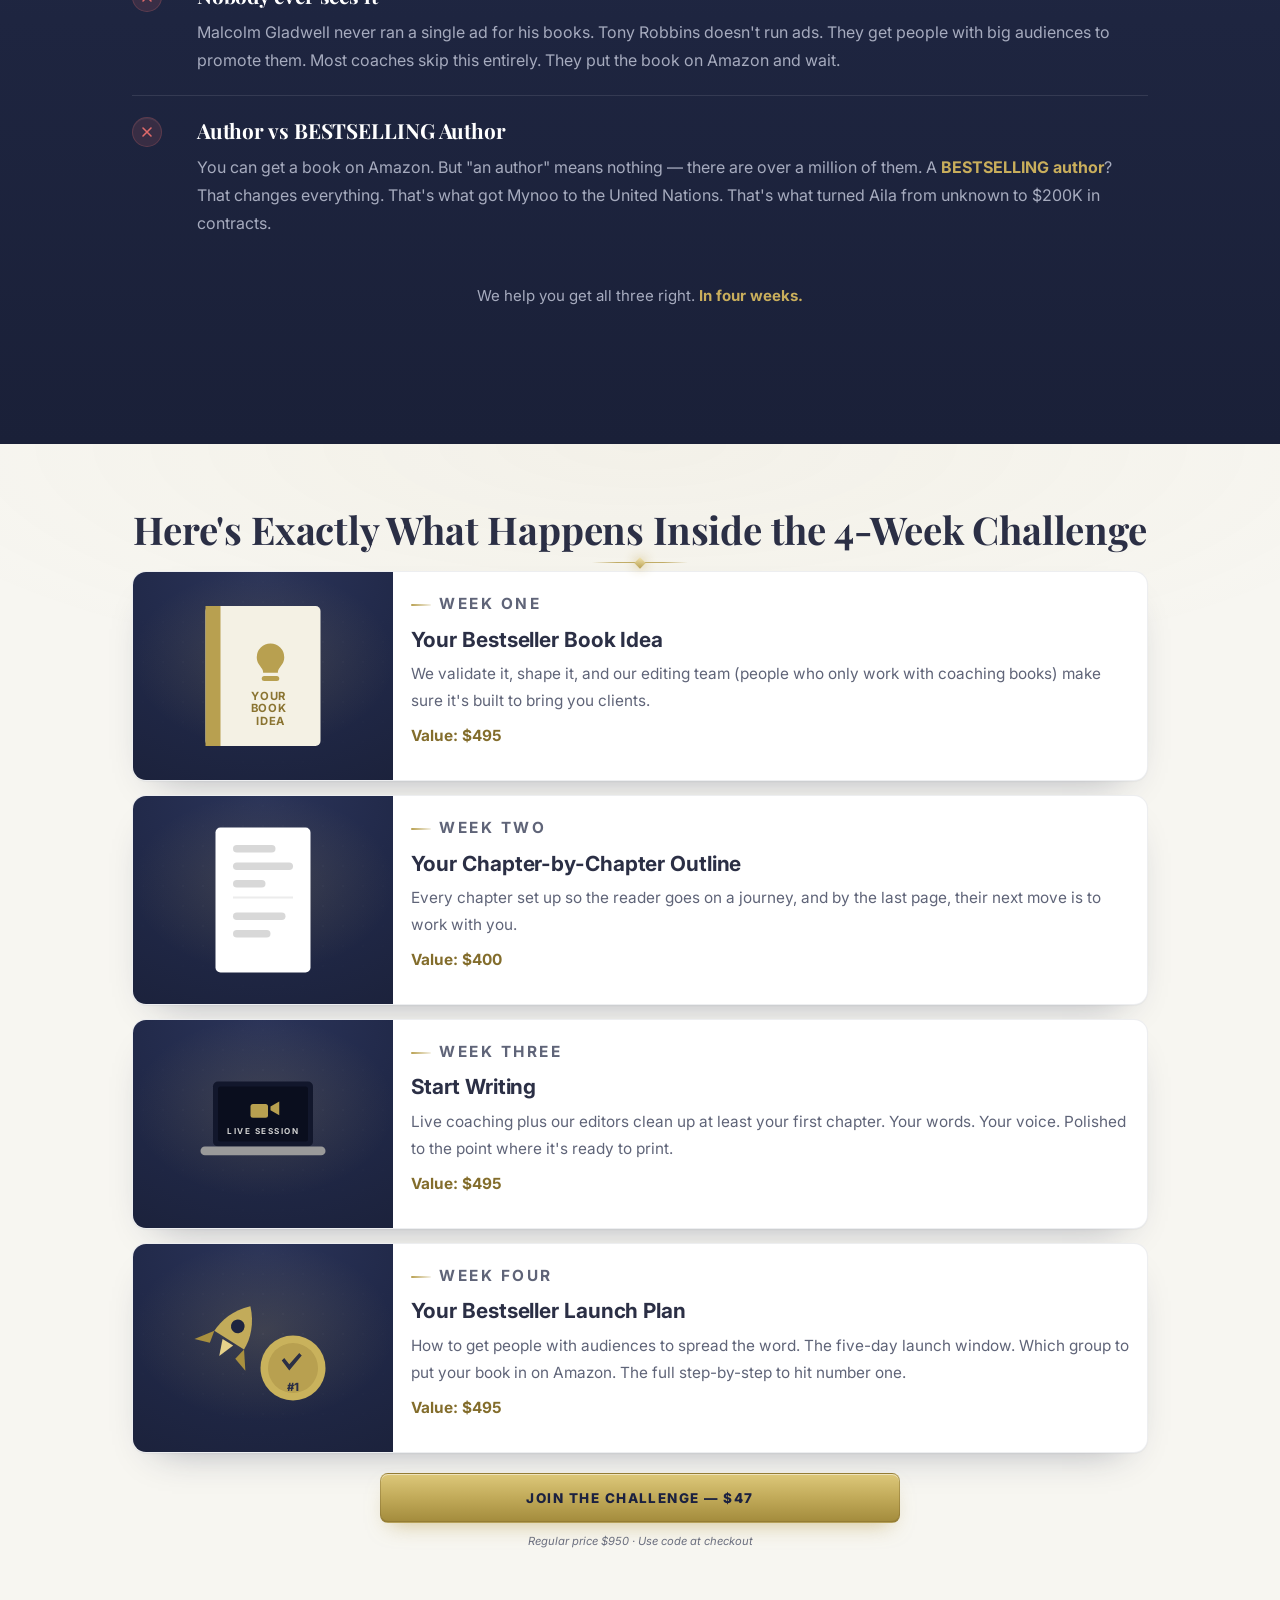
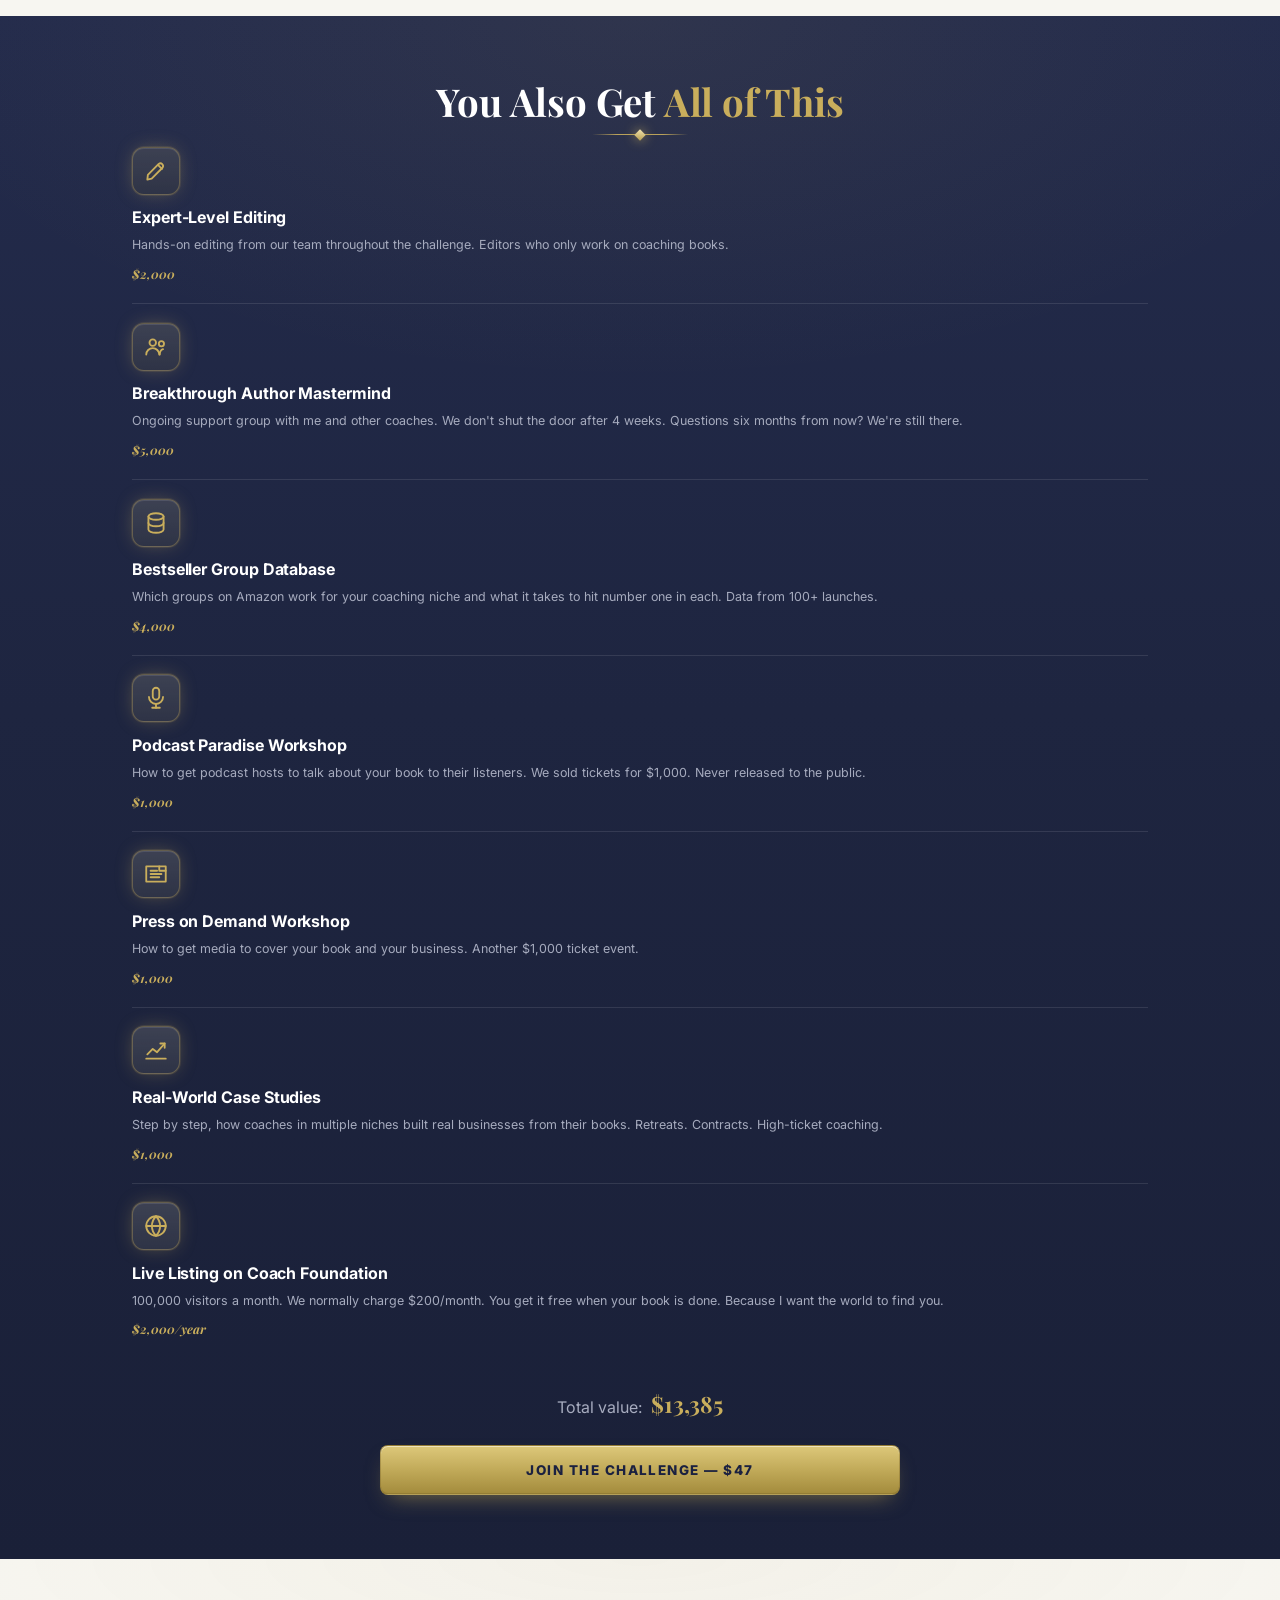
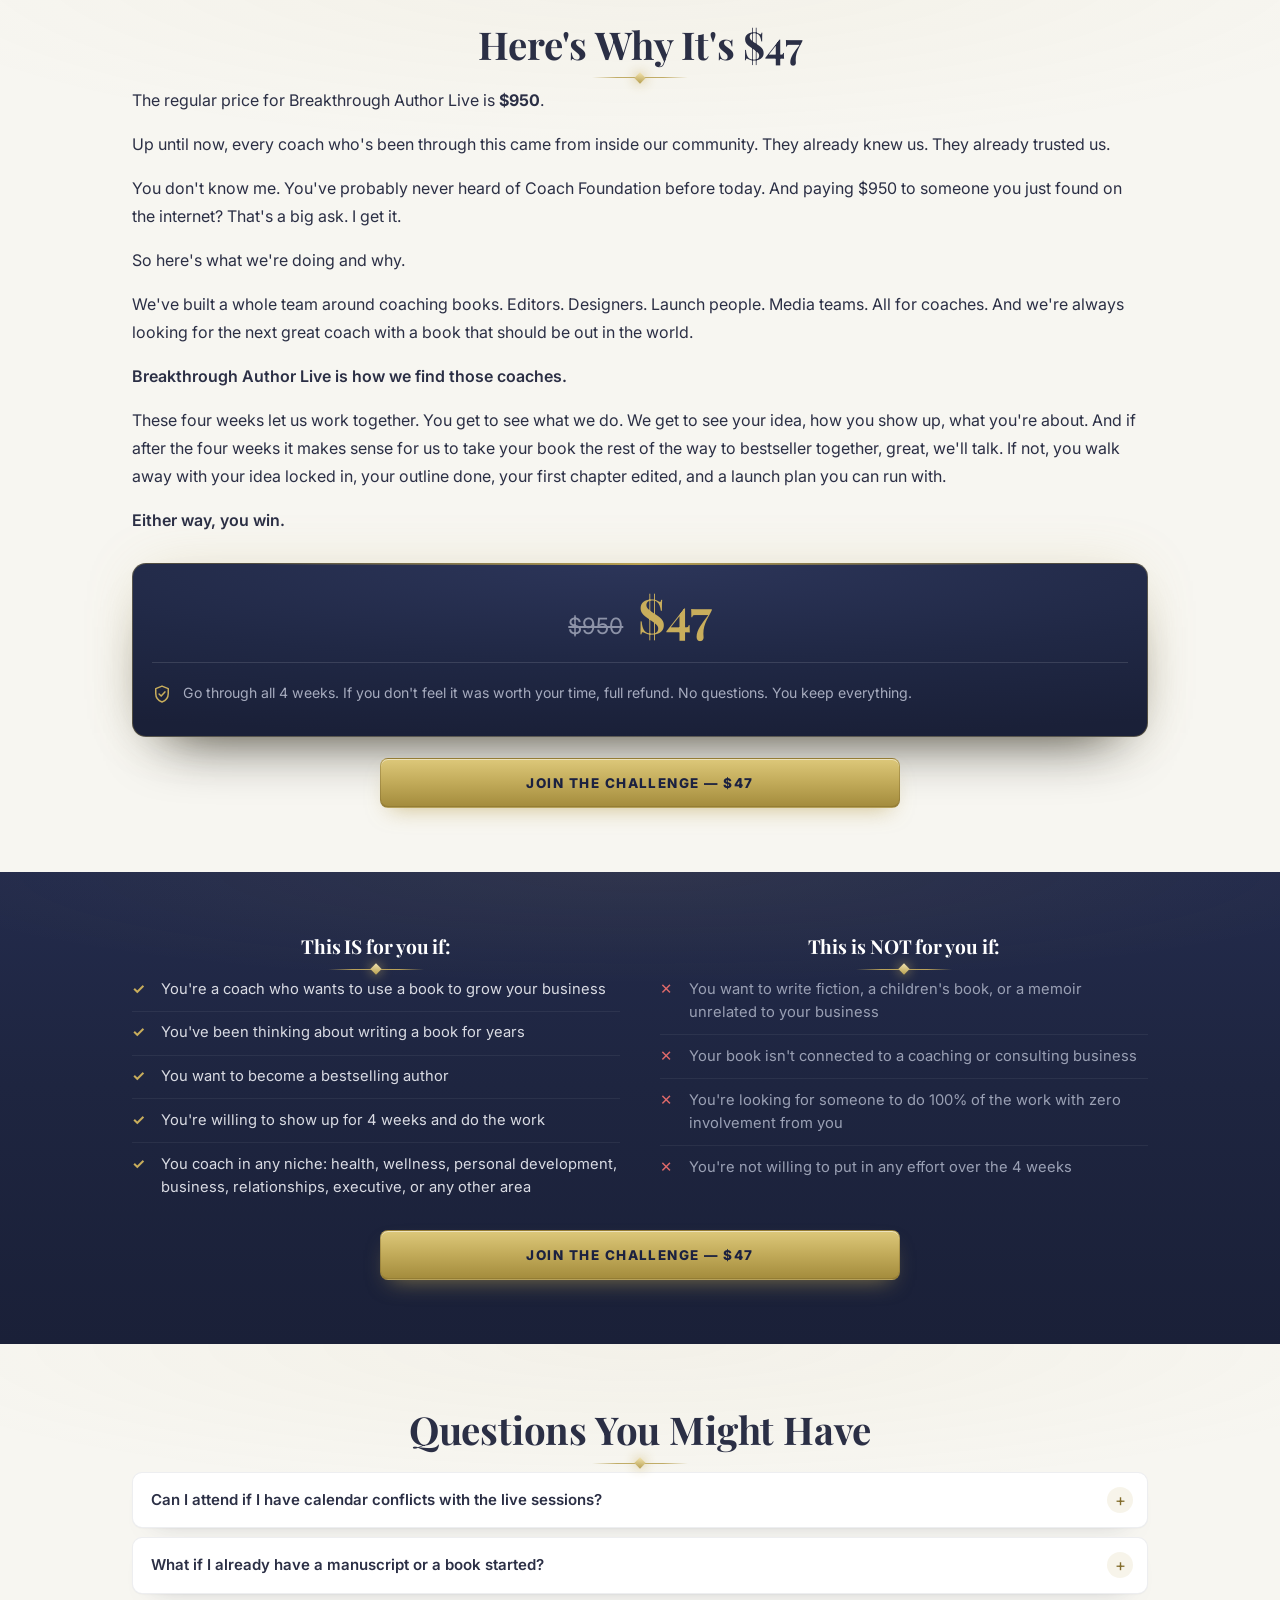
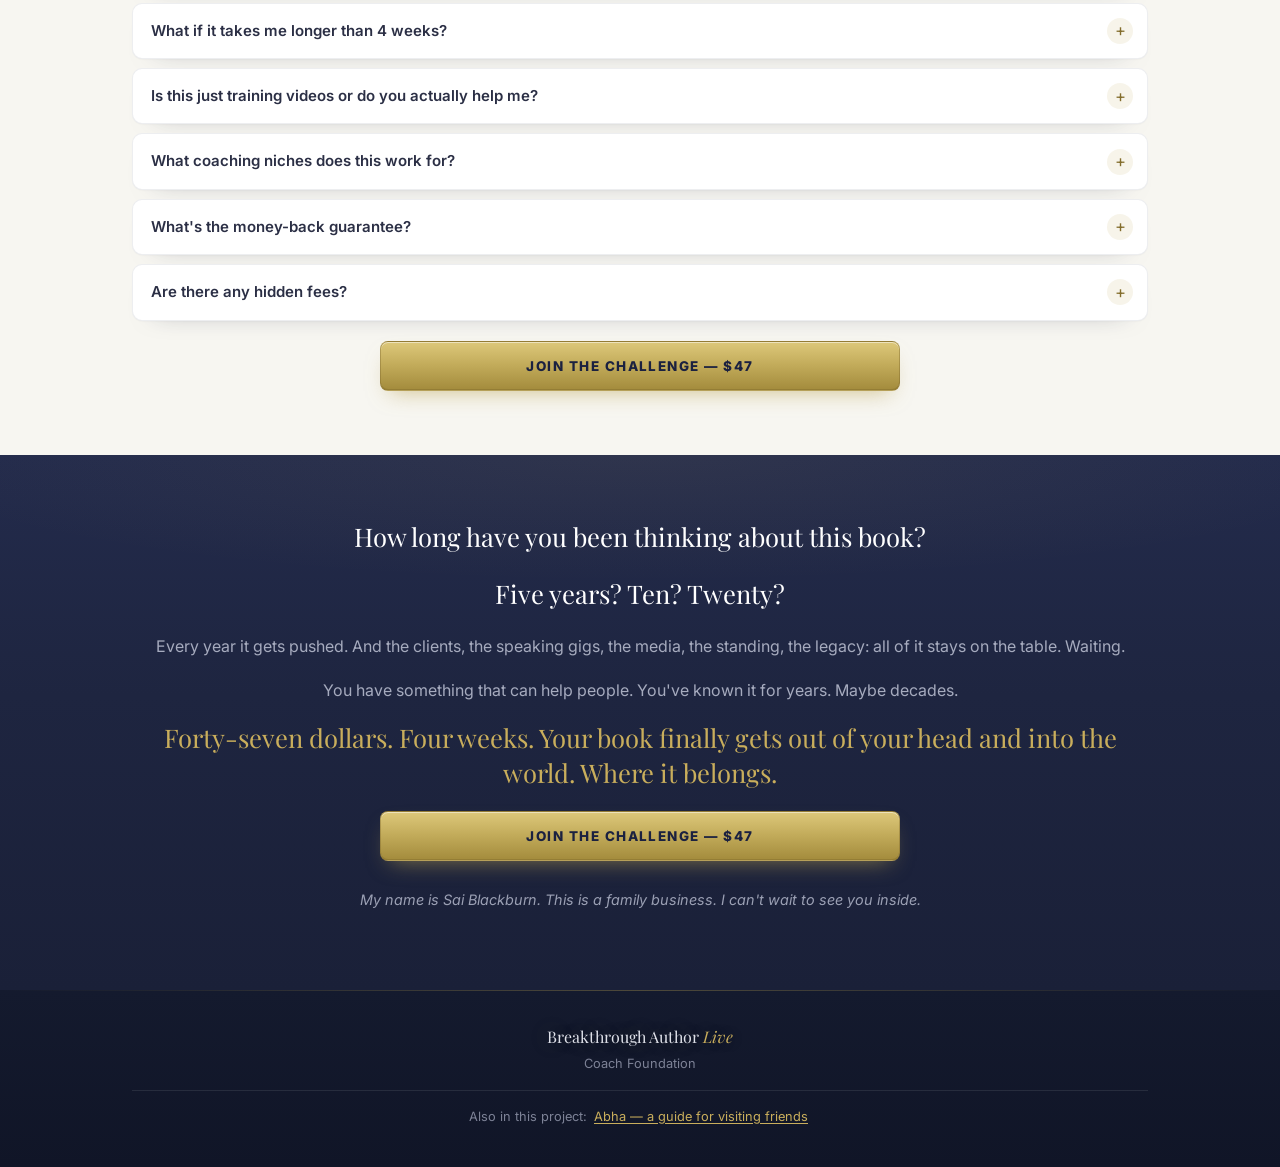
==== commit 1189f400: "Autosave" ====
--- a/index.html
+++ b/index.html
@@ -19,7 +19,7 @@
 <link rel="preconnect" href="https://fonts.googleapis.com">
 <link rel="preconnect" href="https://fonts.gstatic.com" crossorigin>
 <link href="https://fonts.googleapis.com/css2?family=Playfair+Display:ital,wght@0,600;0,700;0,800;1,500;1,600&family=Inter:wght@400;500;600;700;800&display=swap" rel="stylesheet">
-<link rel="stylesheet" href="styles.css">
+<link rel="stylesheet" href="styles.css?v=1">
 </head>
 <body>
 
@@ -41,6 +41,9 @@
     <a href="#bonuses">Bonuses</a>
     <a href="#join">Price</a>
     <a href="#faq">FAQ</a>
+    <!-- the second page in this project. It opens in its own tab, so
+         nobody loses this page by looking at it. -->
+    <a class="menu-abha" href="abha/" target="_blank" rel="noopener">Abha Guide</a>
     <a class="menu-cta" href="#join">Join the Challenge — $47</a>
   </nav>
 </header>
@@ -509,6 +512,12 @@
   <div class="wrap">
     <p class="brand-footer">Breakthrough Author <em>Live</em></p>
     <p>Coach Foundation</p>
+    <!-- the other page in this project, so one web address reaches
+         both. It opens in its own tab. -->
+    <p class="foot-abha">
+      Also in this project:
+      <a href="abha/" target="_blank" rel="noopener">Abha — a guide for visiting friends</a>
+    </p>
   </div>
 </footer>
 
@@ -551,6 +560,6 @@
   </div>
 </div>
 
-<script src="script.js"></script>
+<script src="script.js?v=1"></script>
 </body>
 </html>
--- a/styles.css
+++ b/styles.css
@@ -195,6 +195,10 @@
 
 .menu a:hover { color: #fff; }
 
+/* the link to the other page in this project (the Abha guide).
+   Gold, so it does not read as another section of the offer. */
+.menu .menu-abha { color: var(--gold-bright); }
+
 .menu .menu-cta {
   margin-top: 0.8rem;
   padding: 0.8rem 1rem;
@@ -840,6 +844,31 @@
 }
 
 .brand-footer em { font-style: italic; color: var(--gold-bright); }
+
+/* the link to the other page in this project (the Abha guide).
+   A little gold rule above it, so it reads as its own thing and
+   not as part of the coaching offer. */
+.site-footer .foot-abha {
+  margin-top: 0.9rem;
+  padding-top: 0.9rem;
+  border-top: 1px solid rgba(255, 255, 255, 0.09);
+}
+.foot-abha a {
+  /* a taller finger target than the words need, without moving
+     anything: only the part you can tap grows */
+  padding: 0.5rem 0.2rem;
+  color: var(--gold-bright);
+  text-decoration: underline;
+  text-underline-offset: 0.18em;
+}
+.foot-abha a:hover { color: #fff; }
+
+/* On a narrow phone the name is too long to sit beside "Also in
+   this project:", so it drops to its own line — and then the whole
+   line is easy to tap. */
+@media (max-width: 560px) {
+  .foot-abha a { display: block; }
+}
 
 /* ---------- sticky bottom button ---------- */
 .sticky-cta {
@@ -1183,13 +1212,13 @@
   content: "";
   position: absolute;
   left: 50%;
-  top: calc(100% + 0.72rem - 3px);
-  width: 7px;
-  height: 7px;
-  margin-left: -3.5px;
+  top: calc(100% - 4.5px);
+  width: 8px;
+  height: 8px;
+  margin-left: -4px;
   transform: rotate(45deg);
-  background: linear-gradient(140deg, #e8d28a, #b8a050);
-  box-shadow: 0 0 10px rgba(201, 174, 92, 0.75);
+  background: linear-gradient(140deg, #f2e3ae, #b8a050);
+  box-shadow: 0 0 12px rgba(201, 174, 92, 0.9);
 }
 
 /* --- buttons: a gold sheen that sweeps across on hover --- */
